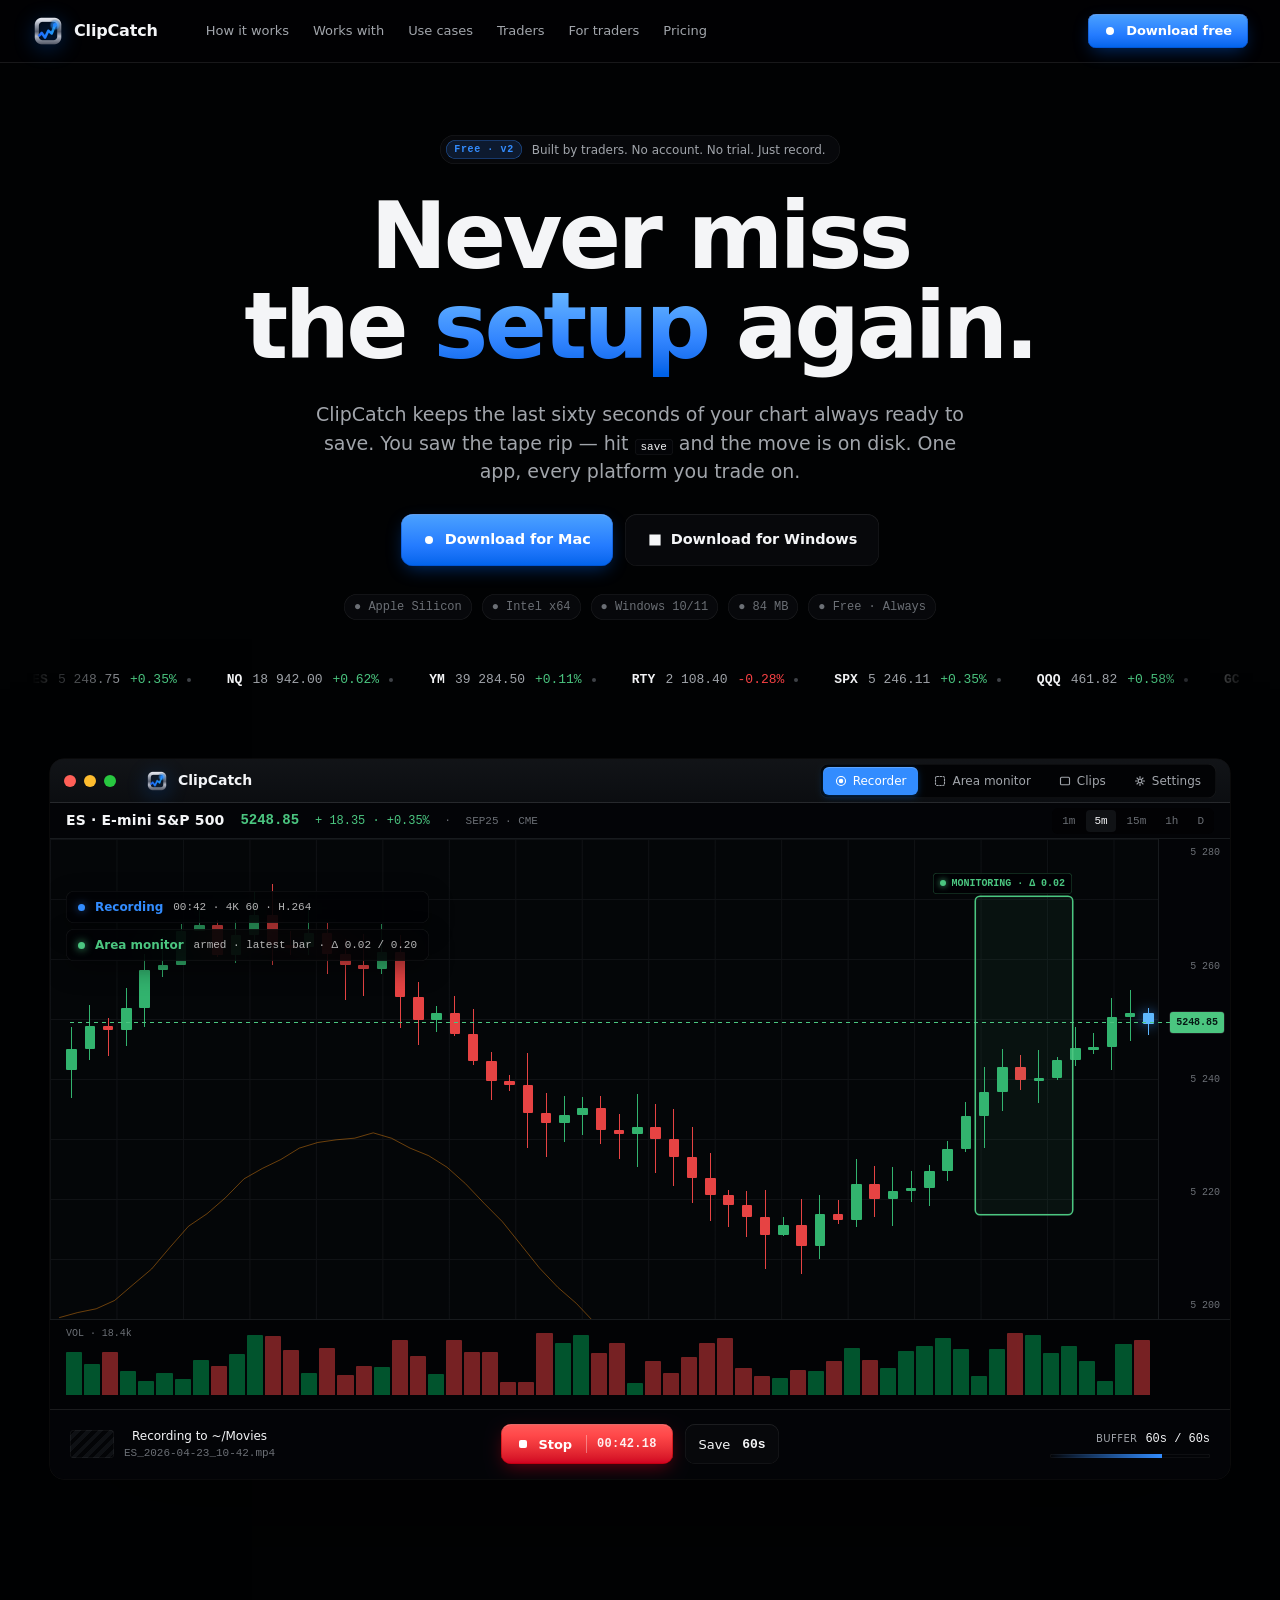
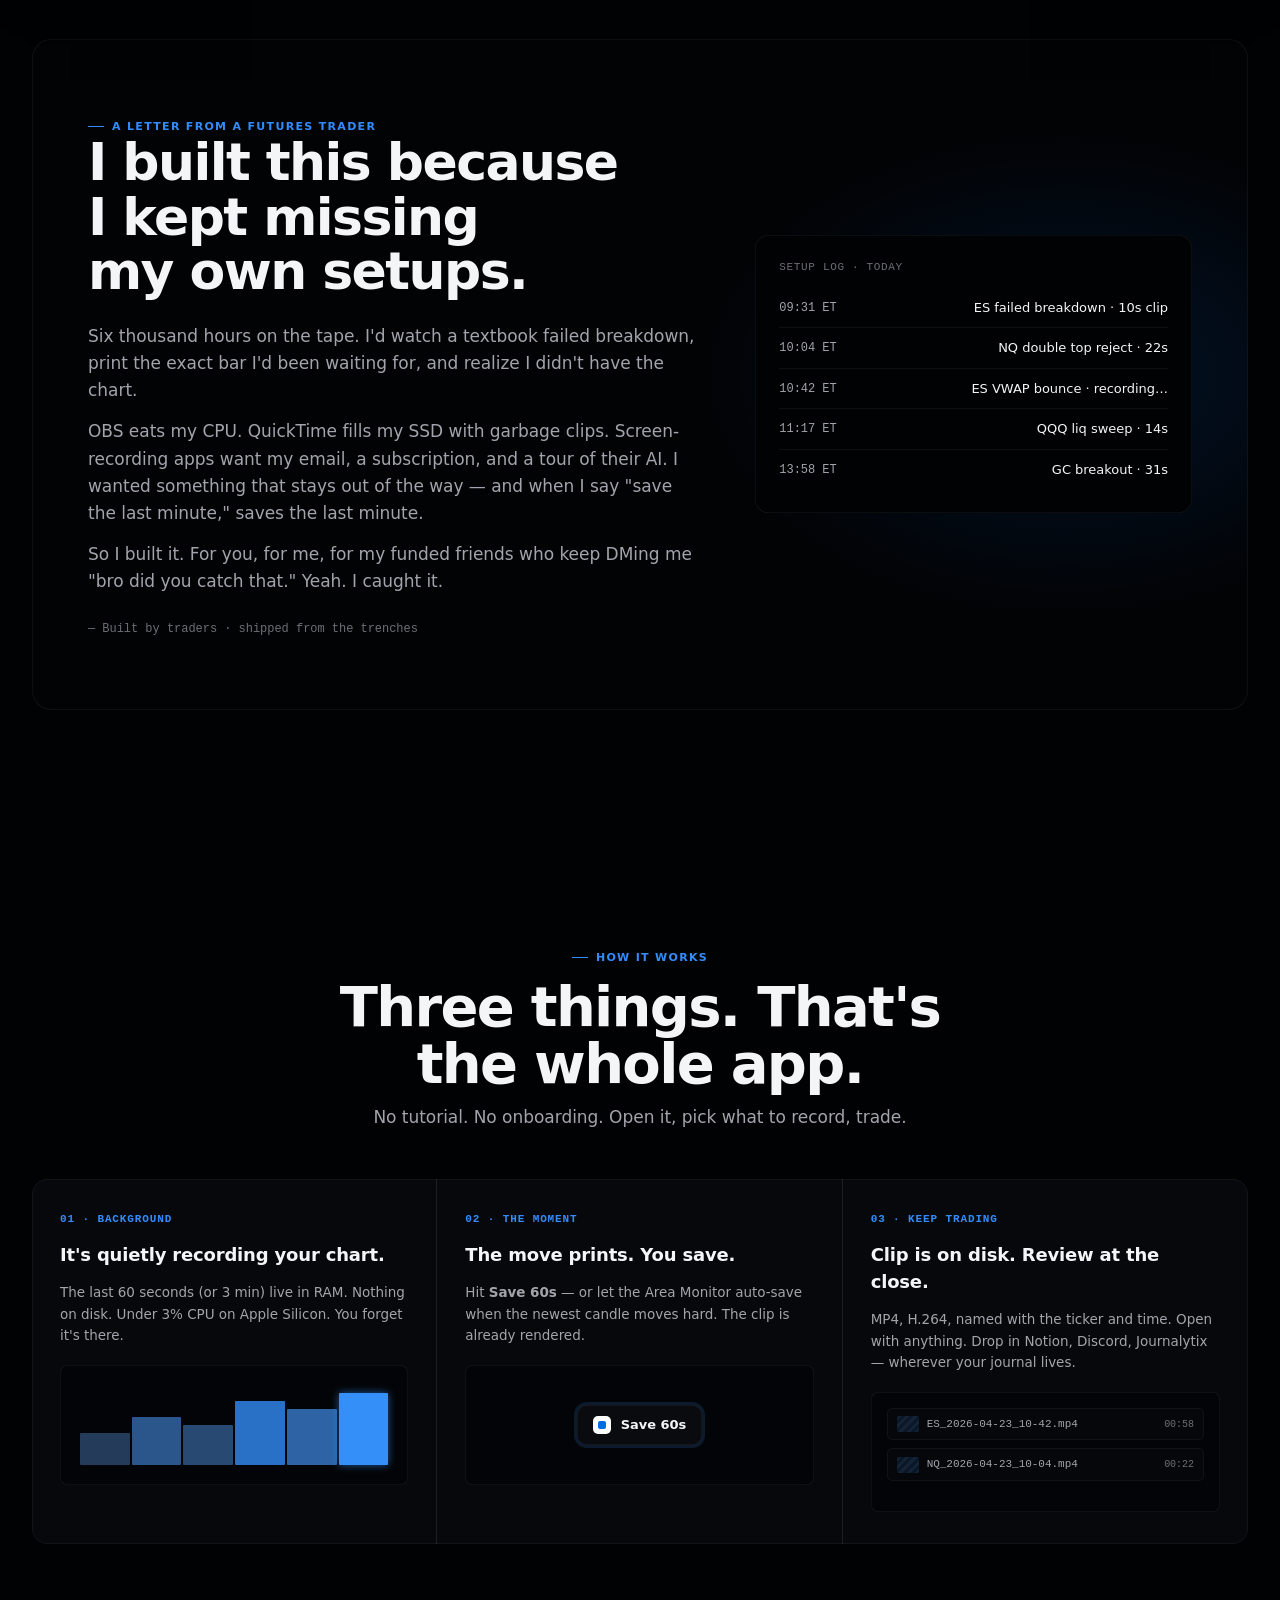
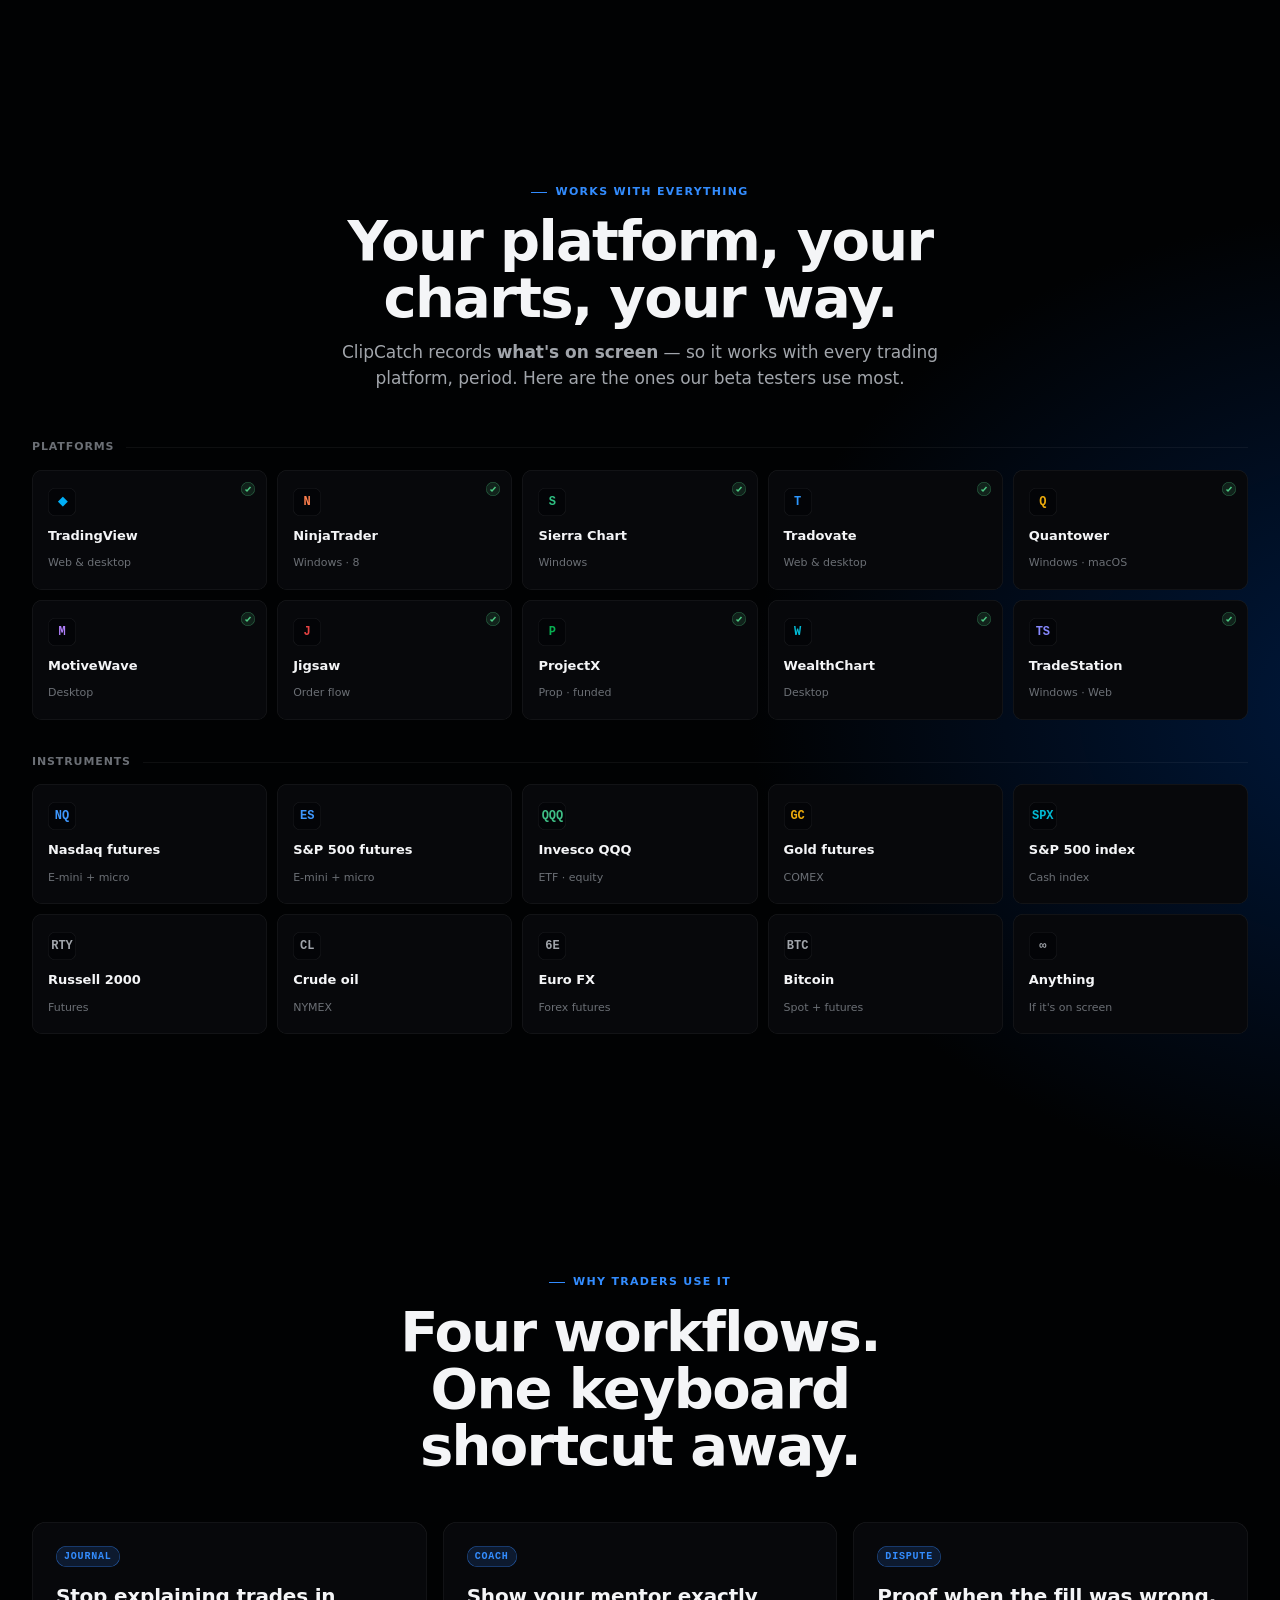
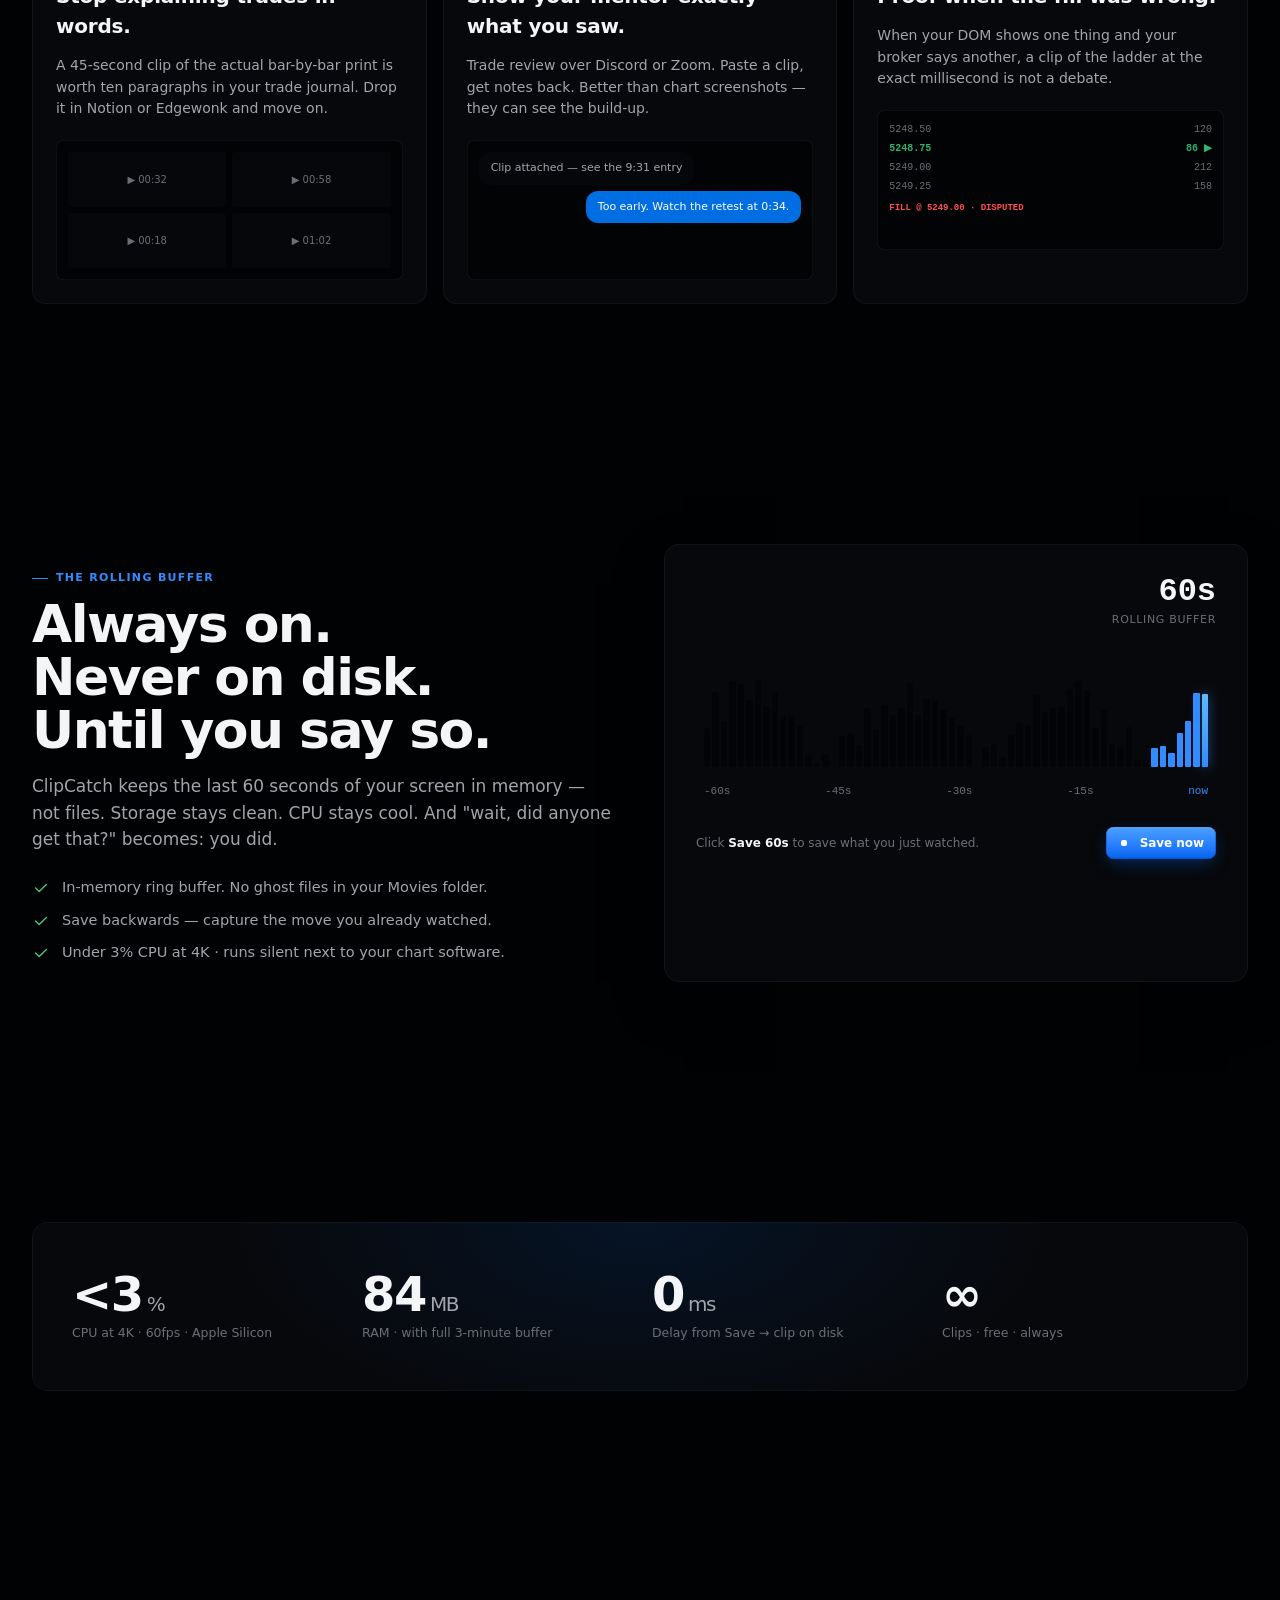
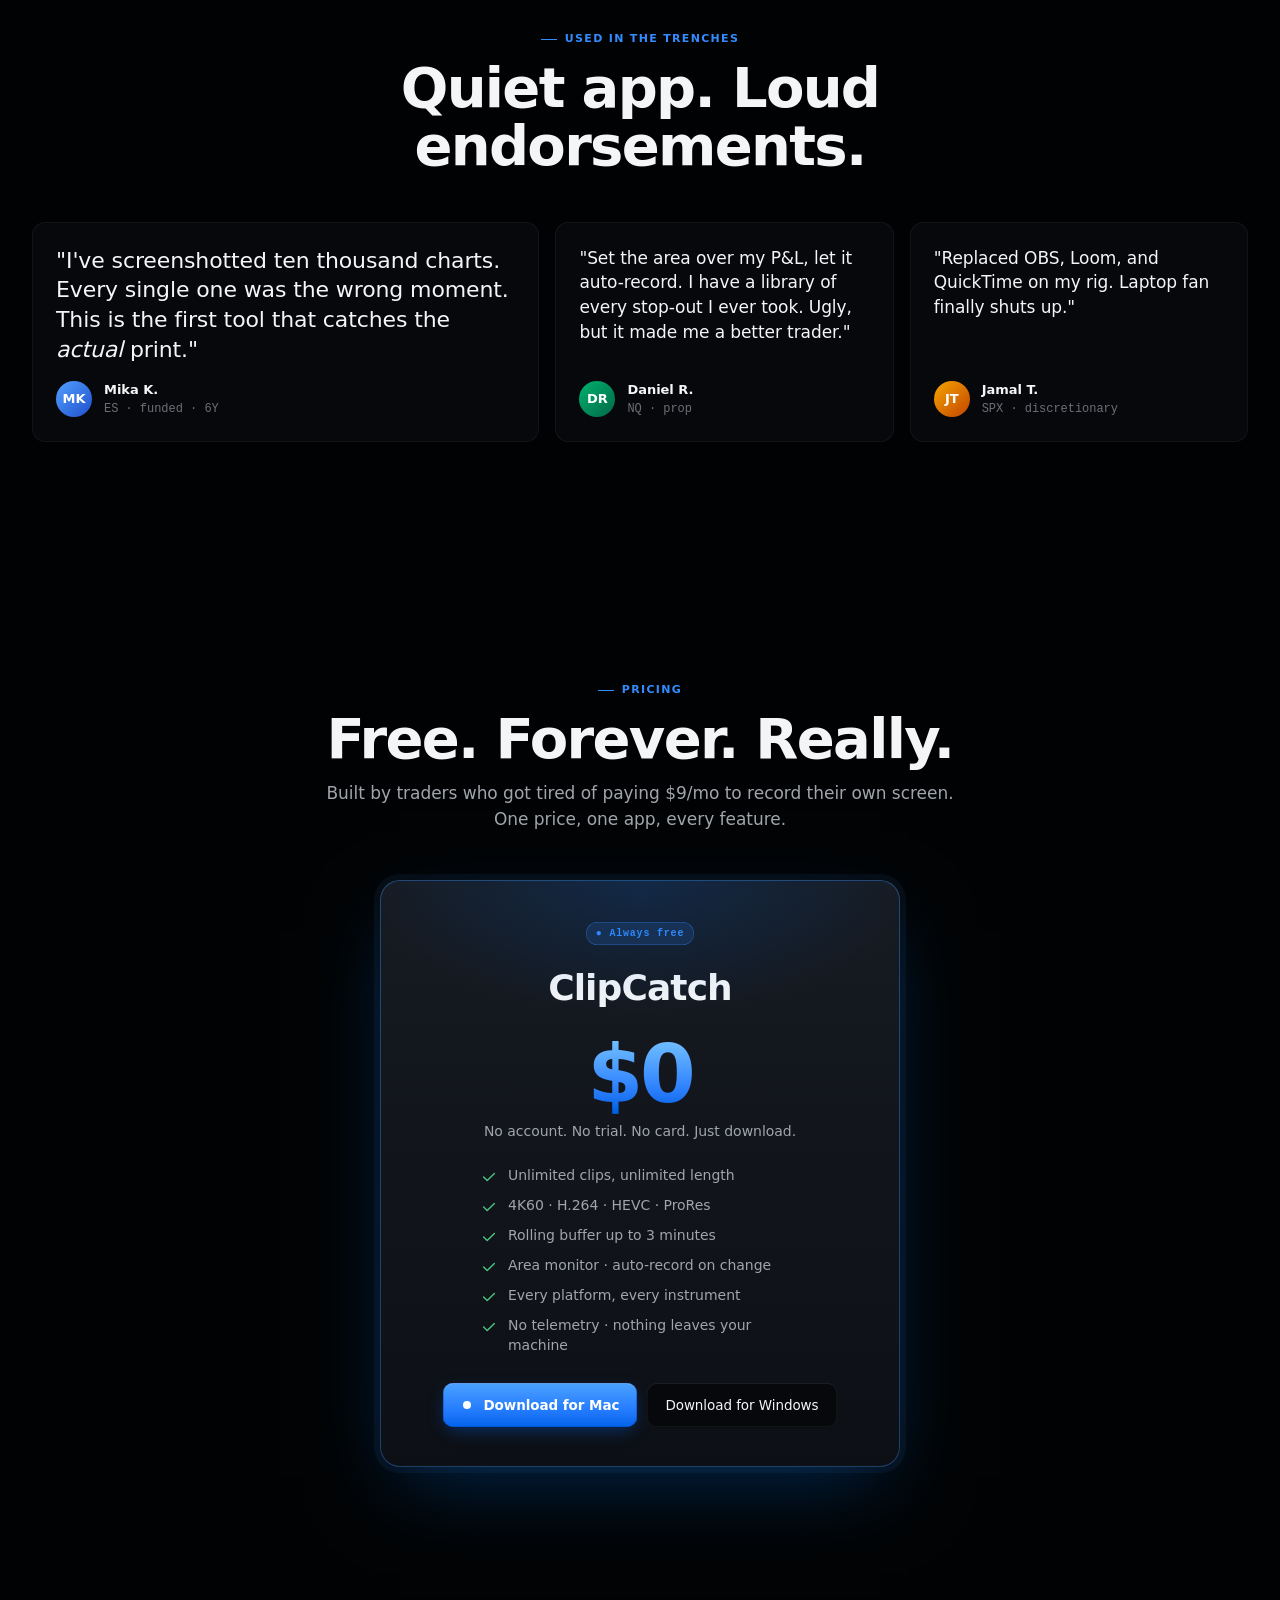
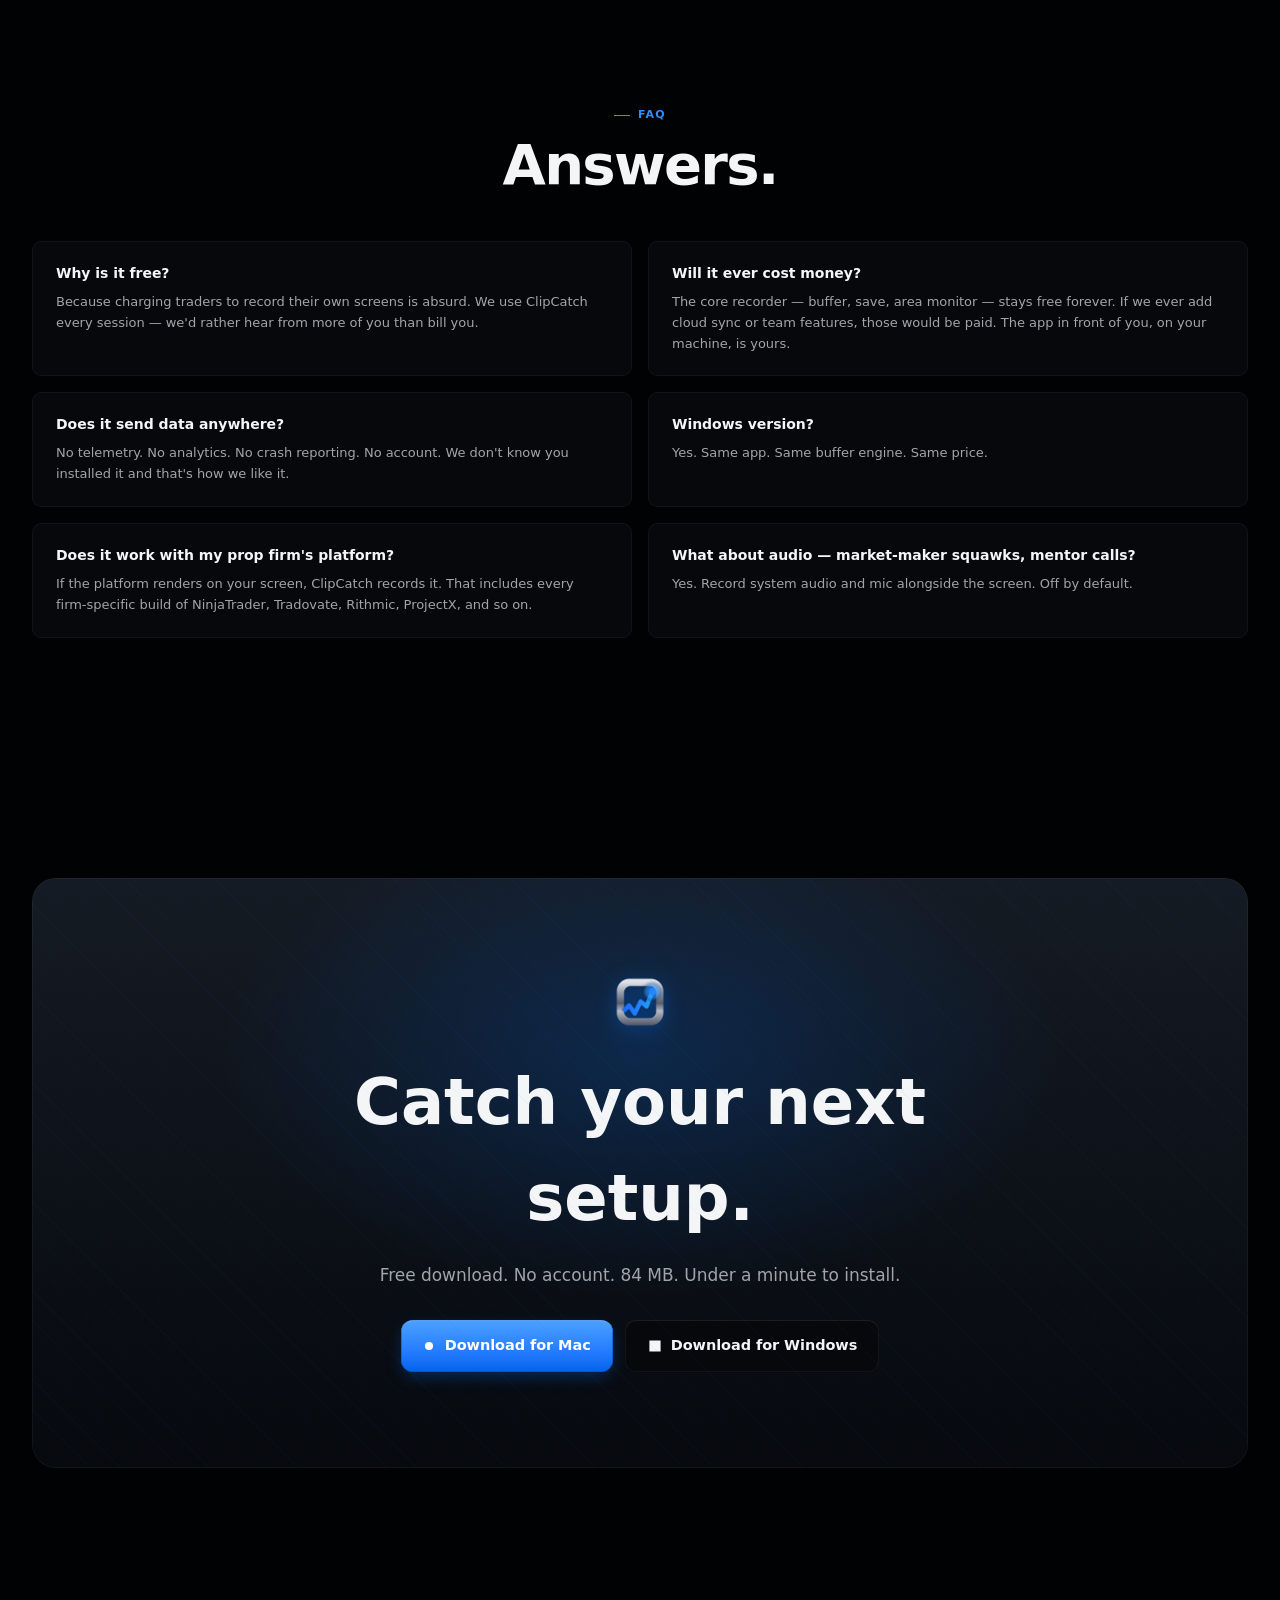
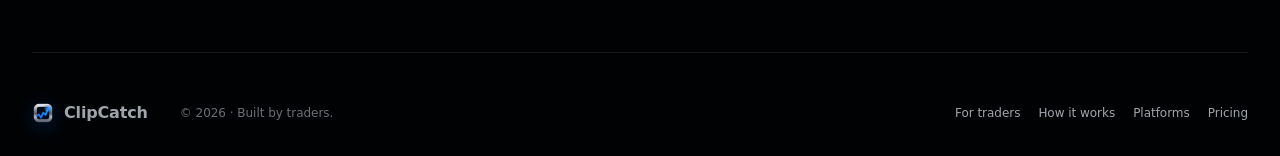
==== index.html @ 29c1c90d "ClipCatch marketing site — initial" ====
<!doctype html>
<html lang="en">
<head>
<meta charset="utf-8"/>
<title>ClipCatch</title>
<meta name="viewport" content="width=1440"/>
<link rel="icon" href="app/logo.png"/>
<meta http-equiv="refresh" content="0; url=ClipCatch%20Website.html"/>
<link rel="canonical" href="ClipCatch%20Website.html"/>
<script>location.replace("ClipCatch%20Website.html");</script>
<style>
  html,body{margin:0;background:oklch(0.085 0.008 260);color:oklch(0.72 0.01 260);
    font:15px/1.5 -apple-system,BlinkMacSystemFont,"SF Pro Text",system-ui,sans-serif;
    display:grid;place-items:center;min-height:100vh;}
  a{color:oklch(0.97 0 0);text-decoration:none;border-bottom:1px solid oklch(0.655 0.205 258);}
</style>
</head>
<body>
<p>Loading ClipCatch… <a href="ClipCatch%20Website.html">enter site</a></p>
</body>
</html>
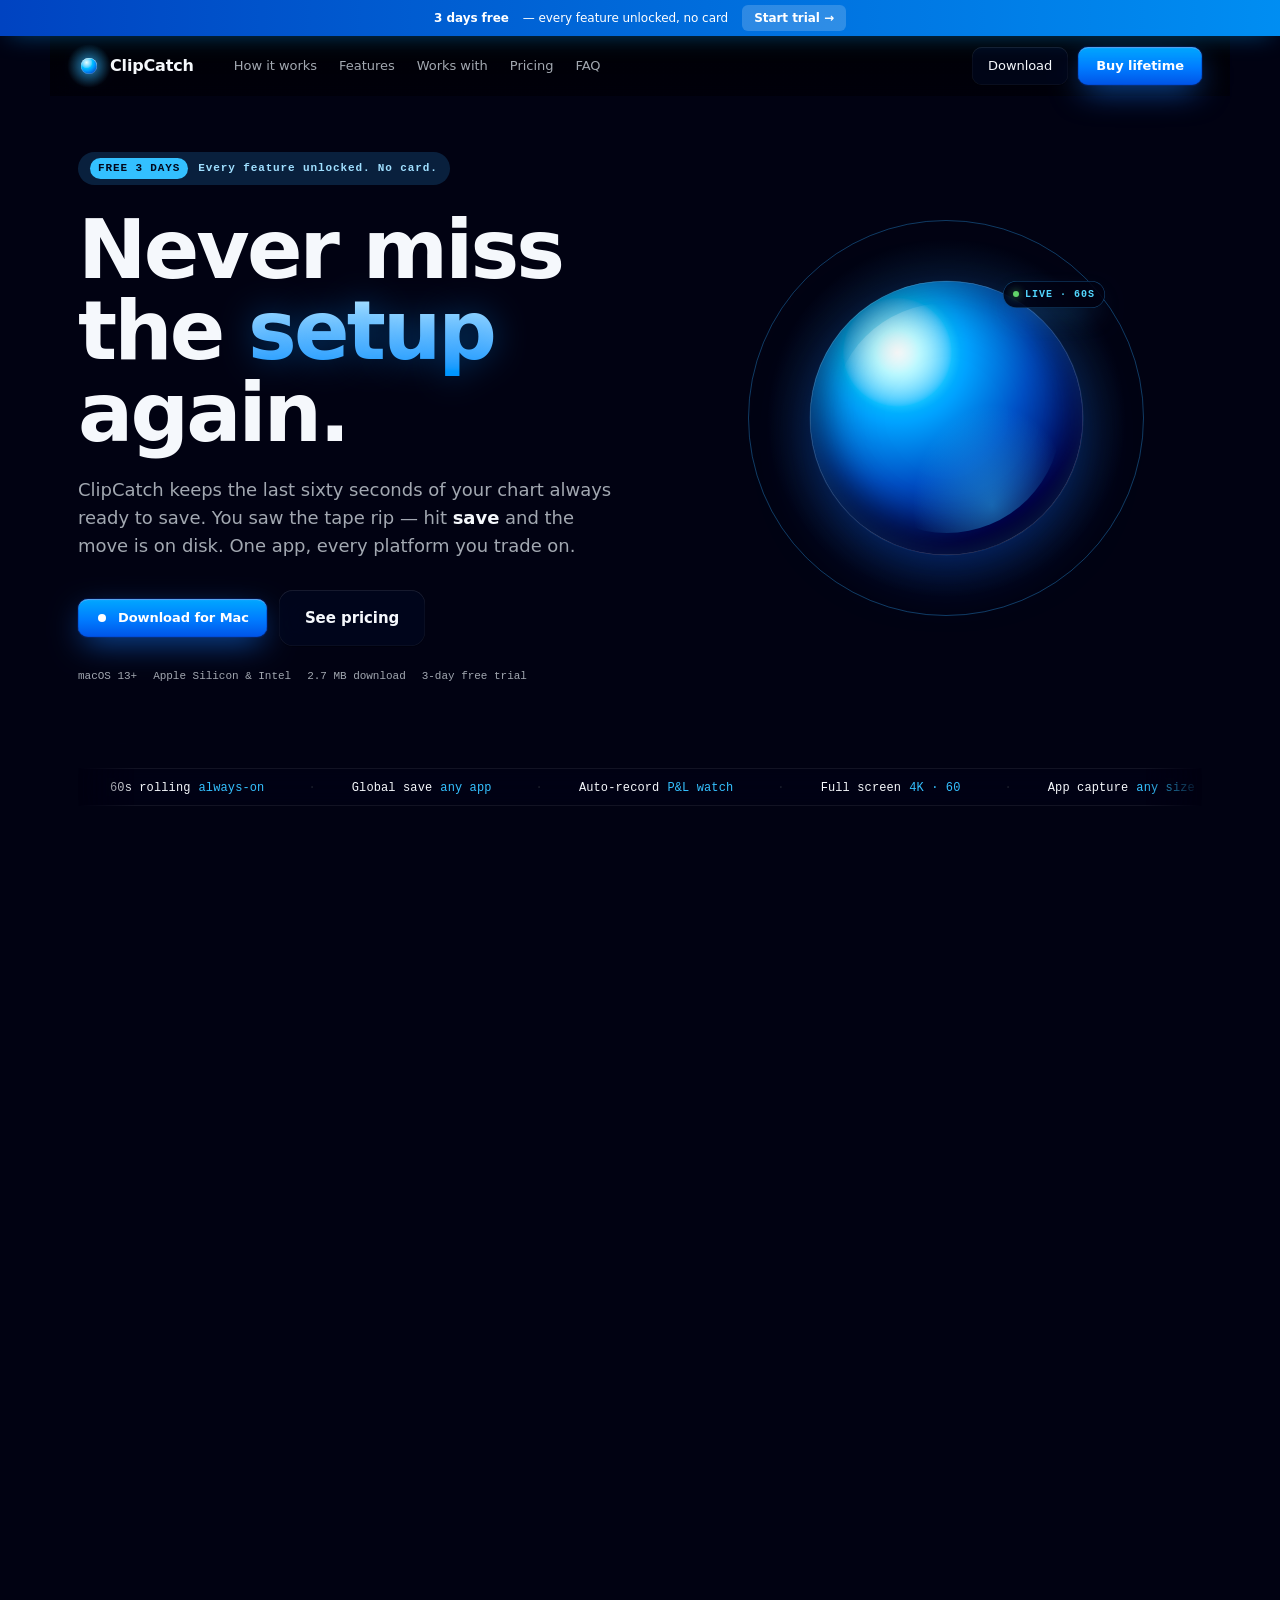
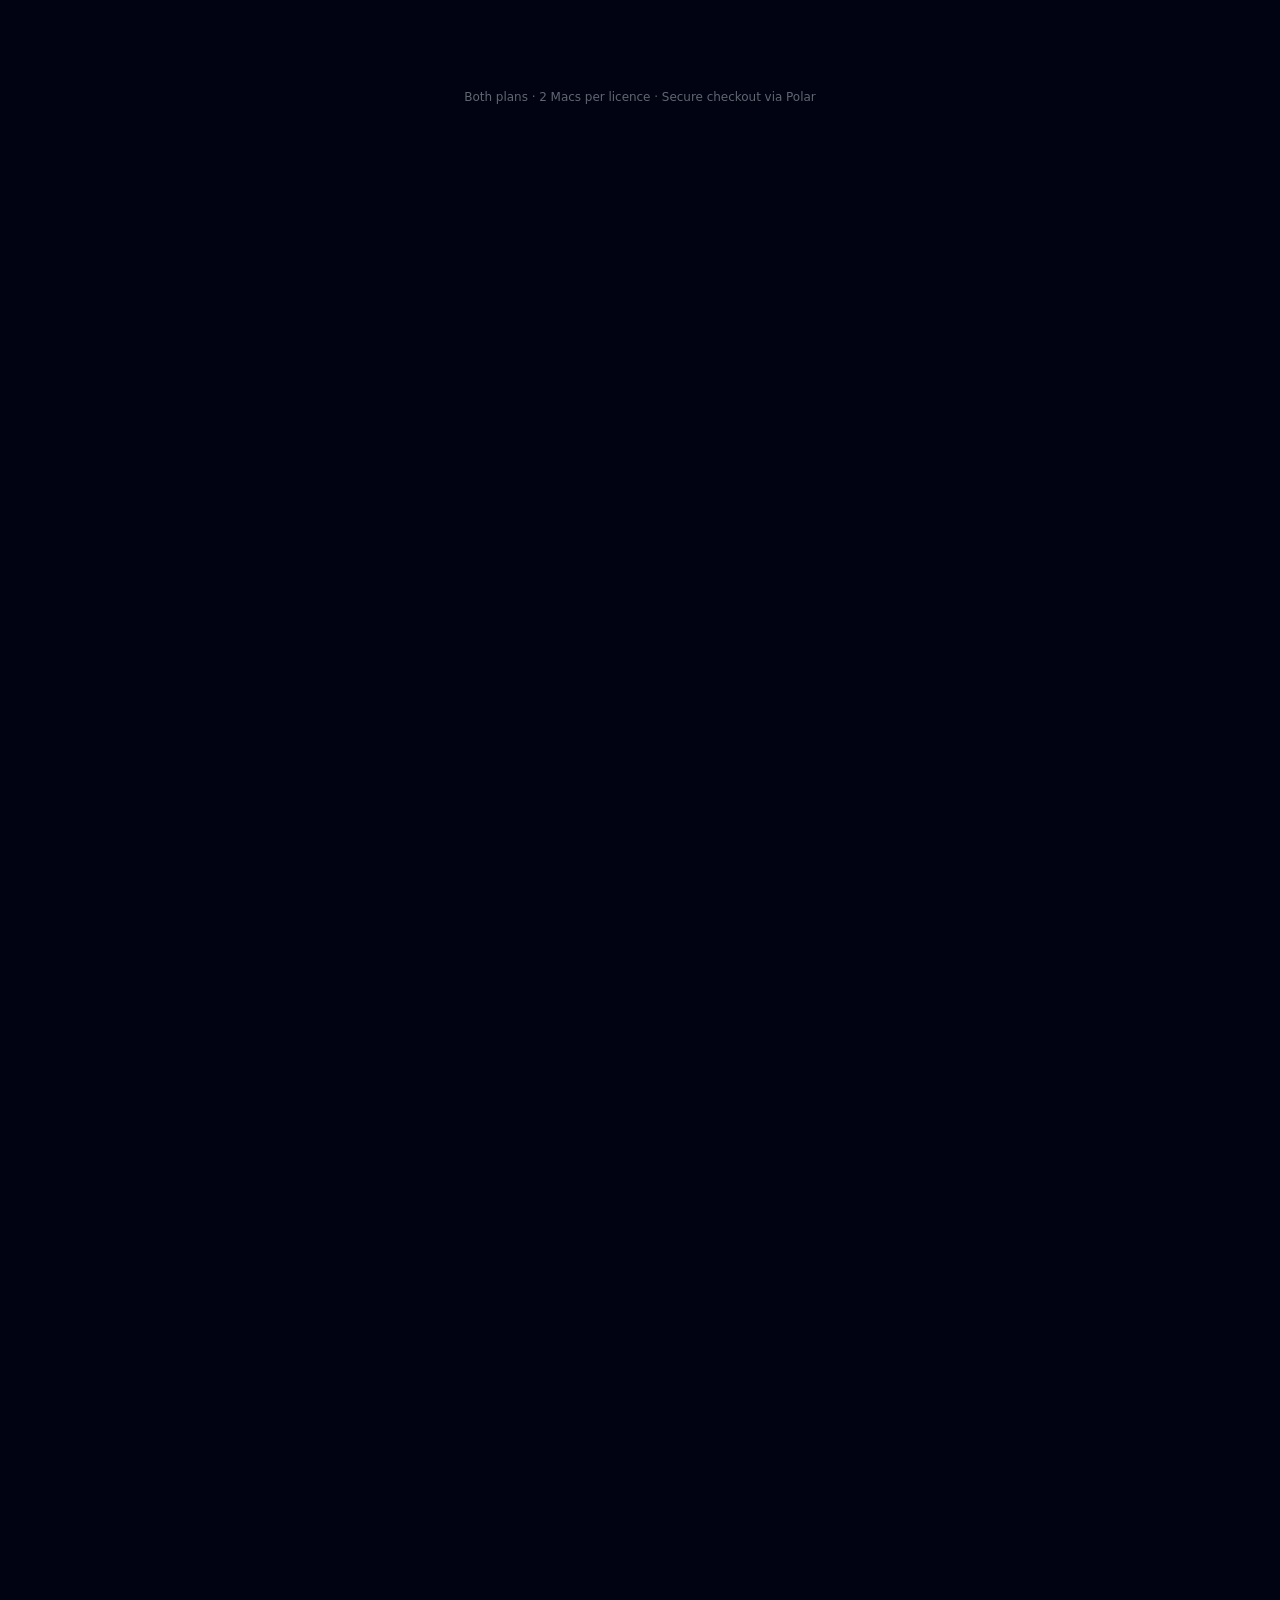
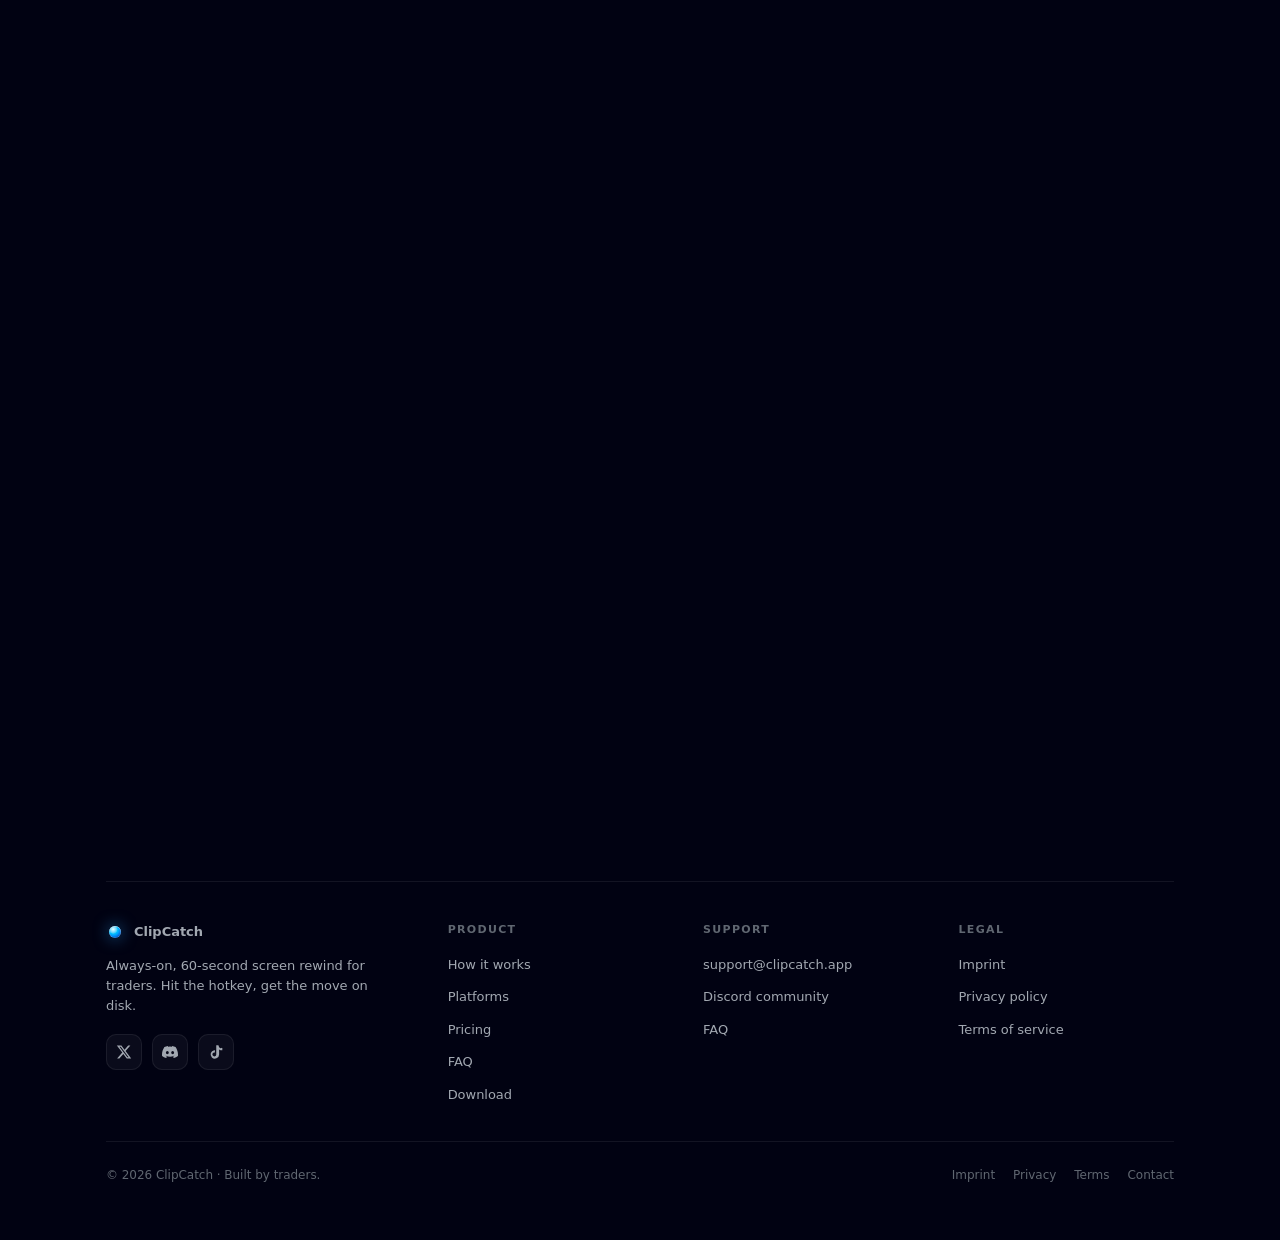
==== commit 9f845fce: "Ship signed + notarized v1.0 DMG" ====
--- a/index.html
+++ b/index.html
@@ -1,21 +1,2098 @@
-<!doctype html>
+<!DOCTYPE html>
 <html lang="en">
 <head>
-<meta charset="utf-8"/>
-<title>ClipCatch</title>
-<meta name="viewport" content="width=1440"/>
-<link rel="icon" href="app/logo.png"/>
-<meta http-equiv="refresh" content="0; url=ClipCatch%20Website.html"/>
-<link rel="canonical" href="ClipCatch%20Website.html"/>
-<script>location.replace("ClipCatch%20Website.html");</script>
+<meta charset="utf-8" />
+<meta name="viewport" content="width=device-width, initial-scale=1, viewport-fit=cover" />
+<!-- Match `--bg-deep` exactly so iOS Safari's chrome (status bar / URL bar)
+     blends seamlessly with the page edges. Without this, iOS overlays its
+     bars in a slightly different navy than what the page actually paints,
+     creating a visible horizontal seam on mobile. -->
+<meta name="theme-color" content="#080d18" />
+<meta name="apple-mobile-web-app-capable" content="yes" />
+<meta name="apple-mobile-web-app-status-bar-style" content="black-translucent" />
+<meta name="apple-mobile-web-app-title" content="ClipCatch" />
+<title>ClipCatch — Never miss the setup again.</title>
+<meta name="description" content="ClipCatch keeps the last sixty seconds of your screen always ready to save. Hit the hotkey, get the move on disk." />
+<link rel="stylesheet" href="app/tokens.css"/>
+<!-- Favicons. Safari is finicky about non-root paths and ignores ?v=
+     cachebusters once an icon's been resolved, so we serve the icons
+     from BOTH /app/ and the site root. The root copies are what Safari
+     actually picks up. -->
+<link rel="icon" type="image/x-icon" href="/favicon.ico?v=6"/>
+<link rel="icon" type="image/png" sizes="32x32" href="/favicon-32.png?v=6"/>
+<link rel="icon" type="image/png" sizes="256x256" href="/favicon.png?v=6"/>
+<link rel="shortcut icon" href="/favicon.ico?v=6"/>
+<link rel="apple-touch-icon" sizes="512x512" href="/apple-touch-icon.png?v=6"/>
+<link rel="apple-touch-icon-precomposed" sizes="512x512" href="/apple-touch-icon-precomposed.png?v=6"/>
+<!-- Preload the showcase screenshot so it starts streaming during the
+     boot loader, never showing a half-loaded grey rectangle. -->
+<link rel="preload" as="image" href="assets/screen-recorder.png" fetchpriority="high"/>
 <style>
-  html,body{margin:0;background:oklch(0.085 0.008 260);color:oklch(0.72 0.01 260);
-    font:15px/1.5 -apple-system,BlinkMacSystemFont,"SF Pro Text",system-ui,sans-serif;
-    display:grid;place-items:center;min-height:100vh;}
-  a{color:oklch(0.97 0 0);text-decoration:none;border-bottom:1px solid oklch(0.655 0.205 258);}
+/* ───────────────────────────────────────────────────────────────────
+   Page-specific layout — uses tokens from /app/tokens.css.
+   Almost all chrome (cards, glow, orb, buttons) is already styled
+   over there; this stylesheet handles flow and feature visuals only.
+   ─────────────────────────────────────────────────────────────────── */
+
+.site { max-width: 1180px; margin: 0 auto; padding: 0 28px; }
+section { padding: 96px 0; }
+section:first-of-type { padding-top: 56px; }
+section.tight { padding: 56px 0; }
+
+/* ── Trial banner (sticky above nav) ─────────────────────────────── */
+.trial-banner {
+  position: sticky; top: 0; z-index: 100;
+  display: flex; align-items: center; justify-content: center; gap: 14px;
+  height: 36px;
+  background: linear-gradient(90deg,
+    oklch(0.45 0.22 258 / 0.95), oklch(0.65 0.20 245 / 0.95));
+  color: #fff; font-size: 12px; font-weight: 500;
+  letter-spacing: -0.005em;
+  box-shadow: 0 6px 24px -10px oklch(0.65 0.18 245 / 0.6);
+}
+.trial-banner b { font-weight: 700; }
+.trial-banner a {
+  color: #fff; text-decoration: none; font-weight: 600;
+  background: oklch(1 0 0 / 0.18); padding: 4px 12px; border-radius: 6px;
+}
+.trial-banner a:hover { background: oklch(1 0 0 / 0.32); }
+
+/* ── Nav ────────────────────────────────────────────────────────── */
+nav.top {
+  position: sticky; top: 36px; z-index: 99;
+  display: flex; align-items: center; gap: 24px;
+  height: 60px;
+  padding: 0 28px;
+  max-width: 1180px; margin: 0 auto;
+  backdrop-filter: blur(14px) saturate(1.2);
+  -webkit-backdrop-filter: blur(14px) saturate(1.2);
+}
+nav.top::before {
+  content: ""; position: absolute; inset: 0;
+  background: linear-gradient(180deg, oklch(0.045 0.030 258 / 0.85), oklch(0.045 0.030 258 / 0.55));
+  z-index: -1;
+}
+nav.top .brand {
+  display: flex; align-items: center; gap: 10px; text-decoration: none;
+  font-size: 16px; font-weight: 600; color: var(--fg); letter-spacing: -0.01em;
+}
+nav.top .brand .brand-mark { width: 22px; height: 22px; }
+nav.top .links {
+  display: flex; gap: 22px; margin-left: 16px;
+  font-size: 13px; color: var(--fg-mute);
+}
+nav.top .links a { text-decoration: none; transition: color 0.15s ease; }
+nav.top .links a:hover { color: var(--fg); }
+nav.top .right { margin-left: auto; display: flex; gap: 10px; }
+
+/* ── Brand mark — the AppLogoMarkLite from the app: just the glowing
+   cyan glass dot with a soft halo, no squircle frame. Flows into
+   the page's ambient gradient instead of sitting on it like a
+   pasted app-icon thumbnail. */
+.brand-mark {
+  position: relative;
+  display: inline-grid; place-items: center;
+  width: 22px; height: 22px;
+  background: transparent;
+  flex-shrink: 0;
+}
+.brand-mark::before {
+  /* Outer halo bloom — sits behind the dot, fades into the bg. */
+  content: ""; position: absolute; inset: -50%;
+  border-radius: 50%;
+  background: radial-gradient(circle,
+    oklch(0.78 0.18 245 / 0.55) 0%,
+    oklch(0.78 0.18 245 / 0.20) 45%,
+    transparent 70%);
+  z-index: -1;
+  pointer-events: none;
+}
+.brand-mark::after {
+  /* The cyan glass dot. */
+  content: "";
+  width: 70%; height: 70%;
+  border-radius: 50%;
+  background:
+    radial-gradient(circle at 35% 28%,
+      oklch(0.98 0.03 220) 0%,
+      oklch(0.78 0.18 240) 38%,
+      oklch(0.45 0.22 250) 80%,
+      oklch(0.18 0.18 260) 100%);
+  box-shadow:
+    inset 0 0.5px 0 oklch(1 0 0 / 0.55),
+    inset 0 0 0 0.5px oklch(1 0 0 / 0.30),
+    0 0 16px oklch(0.78 0.18 245 / 0.55);
+}
+.brand-mark.sm { width: 18px; height: 18px; }
+.brand-mark.lg { width: 64px; height: 64px; }
+
+/* ── Hero ──────────────────────────────────────────────────────── */
+.hero {
+  position: relative;
+  display: grid;
+  grid-template-columns: minmax(0, 1.05fr) minmax(0, 0.95fr);
+  gap: 48px;
+  align-items: center;
+  padding: 80px 0 60px;
+}
+.hero .eyebrow {
+  display: inline-flex; align-items: center; gap: 10px;
+  padding: 6px 12px; margin-bottom: 24px;
+  background: var(--cyan-soft); color: oklch(0.88 0.10 245);
+  border-radius: 999px;
+  font-family: var(--mono); font-size: 11px; font-weight: 600; letter-spacing: 0.08em;
+  white-space: nowrap; max-width: 100%;
+}
+.hero .eyebrow .pill {
+  display: inline-flex; align-items: center; gap: 6px;
+  background: oklch(0.78 0.18 245); color: #03081C;
+  padding: 2px 8px; border-radius: 999px;
+  font-weight: 700;
+  white-space: nowrap;
+}
+.hero .eyebrow .tail { white-space: nowrap; }
+.hero h1 {
+  margin: 0 0 22px;
+  font-size: clamp(48px, 6.4vw, 84px);
+  font-weight: 600;
+  letter-spacing: -0.035em; line-height: 1.0;
+  color: var(--fg);
+}
+.hero h1 em {
+  font-style: normal;
+  background: linear-gradient(180deg, oklch(0.95 0.06 245), oklch(0.65 0.20 250));
+  -webkit-background-clip: text; background-clip: text;
+  -webkit-text-fill-color: transparent;
+  text-shadow: 0 0 32px oklch(0.65 0.20 250 / 0.35);
+}
+.hero-sub {
+  font-size: 18px; line-height: 1.55;
+  color: var(--fg-mute); max-width: 540px;
+  margin: 0 0 30px;
+}
+.hero-cta { display: flex; gap: 12px; align-items: center; flex-wrap: wrap; }
+.hero-meta {
+  margin-top: 22px;
+  display: flex; gap: 16px; flex-wrap: wrap;
+  font-family: var(--mono); font-size: 11px; color: var(--fg-faint);
+}
+.hero-meta b { color: var(--fg-mute); font-weight: 500; }
+.hero-orb {
+  display: grid; place-items: center;
+  position: relative;
+}
+
+/* On narrow screens, stack and hide the side orb. */
+@media (max-width: 900px) {
+  .hero { grid-template-columns: 1fr; gap: 32px; padding: 56px 0 40px; }
+  .hero-orb { order: -1; }
+  .hero-orb .orb { width: 220px !important; height: 220px !important; }
+}
+
+/* ── Stat strip ─────────────────────────────────────────────────── */
+.statbar {
+  display: grid;
+  grid-template-columns: repeat(4, minmax(0, 1fr));
+  gap: 0;
+  padding: 28px 0;
+  border-top: 0.5px solid var(--line);
+  border-bottom: 0.5px solid var(--line);
+}
+.statbar .stat {
+  display: flex; flex-direction: column; align-items: center; gap: 6px;
+  border-right: 0.5px solid var(--line);
+}
+.statbar .stat:last-child { border-right: 0; }
+.statbar .stat .n {
+  font-size: 38px; font-weight: 600; letter-spacing: -0.025em;
+  color: var(--fg);
+  font-variant-numeric: tabular-nums;
+  text-shadow: 0 0 24px oklch(0.78 0.18 245 / 0.30);
+}
+.statbar .stat .n small {
+  font-size: 18px; font-weight: 500; opacity: 0.5; margin-left: 2px;
+  vertical-align: 2px;
+}
+.statbar .stat .l {
+  font-size: 11.5px; color: var(--fg-faint);
+  letter-spacing: 0.04em; text-transform: uppercase;
+  font-family: var(--mono);
+}
+@media (max-width: 720px) {
+  .statbar { grid-template-columns: repeat(2, 1fr); }
+  .statbar .stat:nth-child(2) { border-right: 0; }
+}
+
+/* ── Showcase / app screenshot ──────────────────────────────────── */
+.showcase-frame {
+  position: relative;
+  max-width: 1080px;
+  margin: 0 auto;
+  transition: transform 0.5s cubic-bezier(0.22, 1, 0.36, 1);
+  will-change: transform;
+}
+.showcase-frame:hover {
+  transform: perspective(1800px) rotateX(1.2deg) translateY(-4px) scale(1.005);
+}
+.showcase-frame img {
+  display: block;
+  width: 100%;
+  height: auto;
+  /* Reserve the right aspect ratio so the layout doesn't show an
+     empty rectangle while the screenshot is still decoding. The
+     screenshot is 2584×1744 ≈ 1.482:1. */
+  aspect-ratio: 2584 / 1744;
+  background: transparent;
+  /* Cyan-blue ambient glow only — no dark drop-shadow, no border. */
+  filter:
+    drop-shadow(0 0 60px oklch(0.62 0.22 258 / 0.45))
+    drop-shadow(0 0 120px oklch(0.55 0.22 245 / 0.30));
+  transition: filter 0.5s ease, opacity 0.5s ease;
+}
+/* While the image is still decoding, fade it in instead of popping in
+   as a hard rectangle. */
+.showcase-frame img:not(.is-loaded) {
+  opacity: 0;
+}
+.showcase-frame img.is-loaded {
+  opacity: 1;
+}
+.showcase-frame:hover img.is-loaded {
+  filter:
+    drop-shadow(0 0 80px oklch(0.62 0.22 258 / 0.60))
+    drop-shadow(0 0 160px oklch(0.55 0.22 245 / 0.40));
+}
+.showcase-glow {
+  position: absolute;
+  inset: -30% 5% auto 5%;
+  height: 70%;
+  background: radial-gradient(ellipse at 50% 50%, oklch(0.62 0.22 258 / 0.35), transparent 70%);
+  filter: blur(50px);
+  pointer-events: none;
+  z-index: -1;
+}
+
+/* ── Section heads ──────────────────────────────────────────────── */
+.sec-head { text-align: center; max-width: 720px; margin: 0 auto 56px; }
+.sec-head .eyebrow {
+  display: inline-block; margin-bottom: 16px;
+  font-family: var(--mono); font-size: 11px; font-weight: 600;
+  letter-spacing: 0.12em; text-transform: uppercase;
+  color: oklch(0.78 0.18 245);
+}
+.sec-head h2 {
+  margin: 0 0 16px;
+  font-size: clamp(32px, 4vw, 52px);
+  font-weight: 600; letter-spacing: -0.03em;
+  color: var(--fg); line-height: 1.05;
+}
+.sec-head p {
+  font-size: 17px; color: var(--fg-mute); margin: 0; line-height: 1.55;
+}
+
+/* ── 3-column "Three things" cards ──────────────────────────────── */
+.pillars {
+  display: grid; grid-template-columns: repeat(3, minmax(0, 1fr));
+  gap: 18px;
+}
+.pillar {
+  padding: 28px 26px;
+  background: var(--bg-card);
+  backdrop-filter: blur(14px) saturate(1.15);
+  -webkit-backdrop-filter: blur(14px) saturate(1.15);
+  border-radius: 16px;
+  box-shadow:
+    inset 0 0 0 0.5px var(--line),
+    inset 0 1px 0 oklch(1 0 0 / 0.06),
+    0 24px 48px -24px rgba(0,0,0,0.5);
+  display: flex; flex-direction: column; gap: 14px;
+  transition: transform 0.25s ease, box-shadow 0.25s ease;
+}
+.pillar:hover {
+  transform: translateY(-2px);
+  box-shadow:
+    inset 0 0 0 0.5px var(--line-glow),
+    inset 0 1px 0 oklch(1 0 0 / 0.08),
+    0 32px 60px -24px var(--cyan-glow);
+}
+.pillar .num {
+  font-family: var(--mono); font-size: 11px; font-weight: 600;
+  letter-spacing: 0.12em; color: oklch(0.78 0.18 245);
+}
+.pillar h5 {
+  margin: 0; font-size: 19px; font-weight: 600;
+  letter-spacing: -0.018em; color: var(--fg); line-height: 1.25;
+}
+.pillar p { margin: 0; font-size: 14px; color: var(--fg-mute); line-height: 1.55; }
+.pillar .visual {
+  height: 130px; margin-top: auto;
+  border-radius: 10px;
+  background: oklch(0.06 0.025 258);
+  box-shadow: inset 0 0 0 0.5px var(--line);
+  position: relative; overflow: hidden;
+}
+@media (max-width: 760px) { .pillars { grid-template-columns: 1fr; } }
+
+/* ── Alternating feature blocks ─────────────────────────────────── */
+.feature {
+  display: grid; grid-template-columns: minmax(0, 1fr) minmax(0, 1fr);
+  gap: 64px; align-items: center;
+}
+.feature.flip > .copy { order: 2; }
+.feature .eyebrow {
+  display: inline-block; margin-bottom: 14px;
+  font-family: var(--mono); font-size: 11px; font-weight: 600;
+  letter-spacing: 0.12em; text-transform: uppercase;
+  color: oklch(0.78 0.18 245);
+}
+.feature h3 {
+  margin: 0 0 18px;
+  font-size: clamp(32px, 3.5vw, 44px);
+  font-weight: 600; letter-spacing: -0.025em;
+  color: var(--fg); line-height: 1.05;
+}
+.feature h3 em {
+  font-style: normal;
+  background: linear-gradient(180deg, oklch(0.92 0.10 240), oklch(0.55 0.22 255));
+  -webkit-background-clip: text; background-clip: text;
+  -webkit-text-fill-color: transparent;
+}
+.feature p { font-size: 16.5px; color: var(--fg-mute); line-height: 1.6; margin: 0 0 24px; }
+.feature ul { list-style: none; padding: 0; margin: 0; display: flex; flex-direction: column; gap: 10px; }
+.feature ul li {
+  display: grid; grid-template-columns: 18px 1fr; gap: 12px;
+  font-size: 14.5px; color: var(--fg-mute); line-height: 1.55;
+}
+.feature ul li svg { margin-top: 3px; color: var(--cyan); }
+
+/* Feature visual — generic frame */
+.feat-visual {
+  position: relative;
+  aspect-ratio: 1.05 / 1;
+  border-radius: 22px;
+  background: var(--bg-card);
+  backdrop-filter: blur(14px) saturate(1.15);
+  -webkit-backdrop-filter: blur(14px) saturate(1.15);
+  box-shadow:
+    inset 0 0 0 0.5px var(--line),
+    inset 0 1px 0 oklch(1 0 0 / 0.06),
+    0 40px 80px -40px var(--rec-glow);
+  overflow: hidden;
+}
+.feat-visual::before {
+  content: ""; position: absolute; inset: 0;
+  background:
+    radial-gradient(circle at 20% 18%, oklch(0.78 0.18 245 / 0.18), transparent 50%),
+    radial-gradient(circle at 80% 86%, oklch(0.55 0.22 258 / 0.20), transparent 50%);
+  pointer-events: none;
+}
+
+@media (max-width: 880px) {
+  .feature { grid-template-columns: 1fr; gap: 32px; }
+  .feature.flip > .copy { order: 1; }
+}
+
+/* Buffer-feature timeline */
+.buf-bars {
+  position: absolute; inset: 16% 18% 28% 18%;
+  display: grid; grid-template-columns: repeat(20, 1fr); gap: 4px; align-items: end;
+}
+.buf-bars span {
+  background: linear-gradient(180deg, oklch(0.35 0.12 258), oklch(0.15 0.06 258));
+  border-radius: 2px;
+  box-shadow: inset 0 0 0 0.5px oklch(0.50 0.18 258 / 0.35);
+}
+.buf-bars span.live {
+  background: linear-gradient(180deg, oklch(0.85 0.18 245), oklch(0.55 0.22 258));
+  box-shadow: 0 0 12px oklch(0.78 0.18 245 / 0.7);
+}
+.buf-tag {
+  position: absolute; top: 22px; left: 22px;
+  padding: 6px 10px; border-radius: 8px;
+  background: oklch(0.06 0.025 258 / 0.7);
+  backdrop-filter: blur(8px);
+  color: var(--fg);
+  font-family: var(--mono); font-size: 10px; letter-spacing: 0.08em;
+  box-shadow: inset 0 0 0 0.5px var(--line);
+}
+.buf-tag .dot {
+  display: inline-block; width: 6px; height: 6px; border-radius: 50%;
+  background: var(--cyan);
+  box-shadow: 0 0 8px var(--cyan-glow);
+  vertical-align: middle; margin-right: 6px;
+}
+.buf-axis {
+  position: absolute; left: 18%; right: 18%; bottom: 16%;
+  display: flex; justify-content: space-between;
+  font-family: var(--mono); font-size: 9.5px; color: var(--fg-faint);
+  letter-spacing: 0.06em;
+}
+
+/* Area-monitor visual — pulsing ring */
+.scan-frame {
+  position: absolute; left: 50%; top: 50%;
+  transform: translate(-50%, -50%);
+  width: 58%; aspect-ratio: 1.6/1;
+  border-radius: 12px;
+  border: 1.5px dashed oklch(0.78 0.18 245 / 0.65);
+  box-shadow:
+    0 0 0 1px oklch(0.78 0.18 245 / 0.18),
+    0 0 32px oklch(0.78 0.18 245 / 0.35),
+    inset 0 0 32px oklch(0.78 0.18 245 / 0.08);
+  animation: scan-pulse 2.6s ease-in-out infinite;
+}
+.scan-corner {
+  position: absolute; width: 14px; height: 14px;
+  border: 2px solid oklch(0.85 0.18 245);
+  border-radius: 2px;
+  box-shadow: 0 0 8px var(--cyan-glow);
+}
+.scan-corner.tl { top: -7px; left: -7px; border-right: 0; border-bottom: 0; }
+.scan-corner.tr { top: -7px; right: -7px; border-left: 0; border-bottom: 0; }
+.scan-corner.bl { bottom: -7px; left: -7px; border-right: 0; border-top: 0; }
+.scan-corner.br { bottom: -7px; right: -7px; border-left: 0; border-top: 0; }
+
+.scan-line {
+  position: absolute; left: 0; right: 0; height: 2px;
+  background: linear-gradient(90deg, transparent, oklch(0.85 0.18 245 / 0.85), transparent);
+  box-shadow: 0 0 12px oklch(0.78 0.18 245 / 0.7);
+  animation: scan-sweep 3.2s ease-in-out infinite;
+  pointer-events: none;
+}
+
+@keyframes scan-pulse {
+  0%, 100% { box-shadow: 0 0 0 1px oklch(0.78 0.18 245 / 0.18), 0 0 24px oklch(0.78 0.18 245 / 0.30), inset 0 0 24px oklch(0.78 0.18 245 / 0.06); }
+  50%      { box-shadow: 0 0 0 1px oklch(0.78 0.18 245 / 0.30), 0 0 48px oklch(0.78 0.18 245 / 0.50), inset 0 0 36px oklch(0.78 0.18 245 / 0.12); }
+}
+@keyframes scan-sweep {
+  0%   { top: 18%; opacity: 0; }
+  10%  { opacity: 1; }
+  90%  { opacity: 1; }
+  100% { top: 82%; opacity: 0; }
+}
+
+/* Region-picker visual — selection rectangle being drawn.
+   Empty canvas, just a hairline frame; lets the parent glass show
+   through and keeps the focus on the picker rectangle itself. */
+.region-canvas {
+  position: absolute; inset: 8%;
+  border-radius: 12px;
+  background: transparent;
+  box-shadow: inset 0 0 0 0.5px var(--line-soft);
+  overflow: hidden;
+}
+.region-rect {
+  position: absolute; left: 22%; top: 28%; width: 46%; height: 36%;
+  border-radius: 6px;
+  background: oklch(0.78 0.18 245 / 0.12);
+  border: 1px solid oklch(0.85 0.18 245 / 0.7);
+  box-shadow:
+    0 0 24px oklch(0.78 0.18 245 / 0.45),
+    inset 0 0 24px oklch(0.78 0.18 245 / 0.08);
+}
+.region-rect::before {
+  content: "640 × 420"; position: absolute; bottom: -22px; right: 0;
+  font-family: var(--mono); font-size: 10px; color: var(--cyan);
+  letter-spacing: 0.04em;
+}
+.region-cursor {
+  position: absolute; right: 28%; top: 60%;
+  width: 14px; height: 14px;
+  background: linear-gradient(135deg, oklch(0.95 0.05 245), oklch(0.65 0.22 250));
+  border-radius: 2px; transform: rotate(-25deg);
+  box-shadow: 0 0 12px oklch(0.78 0.18 245 / 0.7);
+}
+
+/* ── Use cases (4-col card grid) ────────────────────────────────── */
+.usecases {
+  display: grid; grid-template-columns: repeat(3, minmax(0, 1fr));
+  gap: 16px;
+}
+.uc {
+  padding: 22px;
+  background: var(--bg-card);
+  backdrop-filter: blur(12px) saturate(1.15);
+  border-radius: 16px;
+  box-shadow:
+    inset 0 0 0 0.5px var(--line),
+    0 24px 48px -24px rgba(0,0,0,0.4);
+  display: flex; flex-direction: column; gap: 10px;
+  transition: transform 0.25s ease, box-shadow 0.25s ease;
+}
+.uc:hover {
+  transform: translateY(-2px);
+  box-shadow:
+    inset 0 0 0 0.5px var(--line-glow),
+    0 32px 60px -24px var(--cyan-glow);
+}
+.uc .tag {
+  align-self: flex-start;
+  padding: 3px 10px; border-radius: 999px;
+  background: var(--cyan-soft);
+  color: oklch(0.85 0.10 245);
+  font-family: var(--mono); font-size: 10px; font-weight: 600;
+  letter-spacing: 0.08em;
+}
+.uc h4 { margin: 0; font-size: 17px; font-weight: 600; letter-spacing: -0.02em; color: var(--fg); }
+.uc p  { margin: 0; font-size: 13.5px; color: var(--fg-mute); line-height: 1.55; }
+@media (max-width: 880px) { .usecases { grid-template-columns: 1fr; } }
+
+/* ── Compatibility logo grid ────────────────────────────────────── */
+.compat {
+  display: grid; grid-template-columns: repeat(6, minmax(0, 1fr));
+  gap: 12px; max-width: 980px; margin: 0 auto;
+}
+.compat-item {
+  padding: 22px 12px;
+  background: var(--bg-card);
+  border-radius: 14px;
+  box-shadow: inset 0 0 0 0.5px var(--line);
+  text-align: center;
+  display: flex; flex-direction: column; align-items: center; gap: 10px;
+  transition: box-shadow 0.2s ease, transform 0.2s ease;
+}
+.compat-item:hover {
+  transform: translateY(-2px);
+  box-shadow:
+    inset 0 0 0 0.5px var(--line-glow),
+    0 16px 36px -16px var(--cyan-glow);
+}
+.compat-item .glyph {
+  width: 36px; height: 36px;
+  display: grid; place-items: center;
+  border-radius: 9px;
+  background: oklch(0.10 0.04 258);
+  box-shadow: inset 0 0 0 0.5px var(--line);
+  color: oklch(0.78 0.18 245);
+}
+.compat-item .nm { font-size: 13px; font-weight: 600; color: var(--fg); }
+.compat-item .sub { font-size: 10.5px; color: var(--fg-faint); font-family: var(--mono); }
+@media (max-width: 760px) { .compat { grid-template-columns: repeat(3, 1fr); } }
+@media (max-width: 480px) { .compat { grid-template-columns: repeat(2, 1fr); } }
+
+/* ── Quotes ─────────────────────────────────────────────────────── */
+.quotes { display: grid; grid-template-columns: 1.4fr 1fr 1fr; gap: 16px; }
+.q {
+  padding: 26px;
+  background: var(--bg-card);
+  backdrop-filter: blur(12px) saturate(1.15);
+  border-radius: 16px;
+  box-shadow: inset 0 0 0 0.5px var(--line);
+  display: flex; flex-direction: column; gap: 18px;
+}
+.q.big blockquote { font-size: 21px; line-height: 1.4; }
+.q blockquote {
+  margin: 0; font-size: 15px; line-height: 1.55;
+  color: var(--fg); letter-spacing: -0.012em;
+}
+.q blockquote em { color: oklch(0.85 0.18 245); font-style: normal; }
+.q .who { display: flex; align-items: center; gap: 12px; margin-top: auto; }
+.q .av {
+  width: 36px; height: 36px; border-radius: 50%;
+  background: linear-gradient(135deg, oklch(0.62 0.22 258), oklch(0.40 0.22 258));
+  display: grid; place-items: center;
+  font-weight: 700; font-size: 12px; color: #fff;
+  box-shadow: inset 0 0 0 0.5px oklch(1 0 0 / 0.18);
+}
+.q .nm { font-size: 13px; font-weight: 600; color: var(--fg); }
+.q .meta { font-size: 11px; color: var(--fg-faint); font-family: var(--mono); }
+@media (max-width: 880px) { .quotes { grid-template-columns: 1fr; } }
+
+/* ── Pricing ────────────────────────────────────────────────────── */
+.pricing { display: grid; grid-template-columns: repeat(2, minmax(0, 1fr)); gap: 16px; max-width: 820px; margin: 0 auto; }
+.plan {
+  position: relative;
+  padding: 32px;
+  background: var(--bg-card);
+  backdrop-filter: blur(14px) saturate(1.15);
+  border-radius: 20px;
+  box-shadow: inset 0 0 0 0.5px var(--line);
+  display: flex; flex-direction: column; gap: 18px;
+}
+.plan.featured {
+  background: linear-gradient(180deg, oklch(0.18 0.08 258), var(--bg-card));
+  box-shadow:
+    inset 0 0 0 1px var(--line-glow),
+    0 36px 72px -24px var(--rec-glow);
+}
+.plan .badge {
+  position: absolute; top: 22px; right: 22px;
+  font-family: var(--mono); font-size: 9.5px; font-weight: 700; letter-spacing: 0.10em;
+  padding: 4px 10px; border-radius: 999px;
+  background: var(--rec); color: #fff;
+  box-shadow: 0 8px 24px -8px var(--rec-glow);
+}
+.plan h3 { margin: 0; font-size: 15px; font-weight: 600; color: var(--fg); letter-spacing: 0.02em; text-transform: uppercase; }
+.plan .price { font-size: 48px; font-weight: 600; letter-spacing: -0.03em; color: var(--fg); line-height: 1; }
+.plan .terms { color: var(--fg-mute); font-size: 13px; margin-top: 4px; }
+.plan ul { list-style: none; padding: 0; margin: 0; display: flex; flex-direction: column; gap: 10px; }
+.plan ul li {
+  display: grid; grid-template-columns: 18px 1fr; gap: 12px;
+  font-size: 13.5px; color: var(--fg-mute); align-items: flex-start;
+}
+.plan ul li svg { color: var(--cyan); margin-top: 3px; }
+@media (max-width: 760px) { .pricing { grid-template-columns: 1fr; } }
+
+/* ── FAQ ────────────────────────────────────────────────────────── */
+.faq { max-width: 820px; margin: 0 auto; display: flex; flex-direction: column; gap: 10px; }
+.faq-item {
+  padding: 18px 22px;
+  background: var(--bg-card);
+  border-radius: 12px;
+  box-shadow: inset 0 0 0 0.5px var(--line);
+  transition: box-shadow 0.2s ease;
+}
+.faq-item:hover { box-shadow: inset 0 0 0 0.5px var(--line-glow); }
+.faq-item h6 { margin: 0 0 6px; font-size: 14.5px; font-weight: 600; color: var(--fg); letter-spacing: -0.012em; }
+.faq-item p  { margin: 0; font-size: 13.5px; line-height: 1.55; color: var(--fg-mute); }
+.faq-item p a { color: var(--cyan); text-decoration: none; }
+
+/* ── Final CTA ──────────────────────────────────────────────────── */
+.final {
+  position: relative;
+  text-align: center;
+  padding: 96px 28px;
+  border-radius: 28px;
+  background: var(--bg-card);
+  backdrop-filter: blur(14px) saturate(1.15);
+  box-shadow:
+    inset 0 0 0 0.5px var(--line-glow),
+    0 60px 120px -40px var(--rec-glow);
+  overflow: hidden;
+}
+.final::before {
+  content: ""; position: absolute; inset: -10%;
+  background:
+    radial-gradient(circle at 50% 0%, oklch(0.78 0.18 245 / 0.30), transparent 55%),
+    radial-gradient(circle at 50% 100%, oklch(0.55 0.22 258 / 0.30), transparent 55%);
+  pointer-events: none;
+}
+.final > * { position: relative; }
+.final h2 { margin: 0 0 16px; font-size: clamp(36px, 5vw, 60px); font-weight: 600; letter-spacing: -0.03em; color: var(--fg); line-height: 1.05; }
+.final p { margin: 0 0 26px; font-size: 17px; color: var(--fg-mute); max-width: 620px; margin-left: auto; margin-right: auto; }
+.final .meta { margin-top: 16px; font-family: var(--mono); font-size: 11px; color: var(--fg-faint); }
+
+/* ── Footer ─────────────────────────────────────────────────────── */
+footer { padding: 56px 28px 56px; }
+.foot-inner {
+  max-width: 1180px; margin: 0 auto;
+  border-top: 0.5px solid var(--line);
+  padding-top: 40px;
+}
+.foot-grid {
+  display: grid;
+  grid-template-columns: 1.4fr 1fr 1fr 1fr;
+  gap: 40px;
+  margin-bottom: 36px;
+}
+.foot-col h4 {
+  margin: 0 0 14px; font-size: 11px; letter-spacing: 0.12em;
+  text-transform: uppercase; color: var(--fg-faint); font-weight: 600;
+}
+.foot-col ul { list-style: none; margin: 0; padding: 0; display: flex; flex-direction: column; gap: 10px; }
+.foot-col a {
+  font-size: 13px; color: var(--fg-mute); text-decoration: none;
+  transition: color 0.15s ease;
+}
+.foot-col a:hover { color: var(--fg); }
+.foot-brand {
+  display: flex; align-items: center; gap: 10px;
+  font-size: 16px; font-weight: 600; color: var(--fg);
+  text-decoration: none; margin-bottom: 14px;
+}
+.foot-tagline {
+  font-size: 13px; color: var(--fg-mute); line-height: 1.55;
+  max-width: 280px; margin: 0 0 18px;
+}
+.foot-socials { display: flex; gap: 10px; }
+.foot-socials a {
+  display: inline-flex; align-items: center; justify-content: center;
+  width: 36px; height: 36px; border-radius: 10px;
+  background: oklch(1 0 0 / 0.04);
+  border: 0.5px solid var(--line);
+  color: var(--fg-mute);
+  transition: all 0.18s ease;
+}
+.foot-socials a:hover {
+  color: var(--fg);
+  background: oklch(1 0 0 / 0.08);
+  border-color: oklch(1 0 0 / 0.18);
+  transform: translateY(-1px);
+}
+.foot-socials svg { width: 16px; height: 16px; }
+.foot-bottom {
+  display: flex; align-items: center; justify-content: space-between;
+  flex-wrap: wrap; gap: 16px;
+  padding-top: 24px;
+  border-top: 0.5px solid var(--line);
+  font-size: 12px; color: var(--fg-faint);
+}
+.foot-bottom-links { display: flex; gap: 18px; flex-wrap: wrap; }
+.foot-bottom-links a { color: var(--fg-faint); text-decoration: none; }
+.foot-bottom-links a:hover { color: var(--fg-mute); }
+@media (max-width: 760px) {
+  .foot-grid { grid-template-columns: 1fr 1fr; gap: 32px 20px; }
+  .foot-col:first-child { grid-column: 1 / -1; }
+}
+
+/* ── Tactile 3D hover ────────────────────────────────────────────
+   Cards, plans, features, FAQ items, compat tiles — they all lift
+   slightly + tilt forward when the cursor enters. Spring-y ease so
+   it feels physical, not robotic. Composited (transform + shadow
+   only), no layout cost. */
+.pillar, .uc, .q, .plan, .feat-visual, .compat-item, .faq-item {
+  transition:
+    transform 0.4s cubic-bezier(0.22, 1, 0.36, 1),
+    box-shadow 0.35s ease;
+  transform-style: preserve-3d;
+  will-change: transform;
+}
+.pillar:hover, .uc:hover {
+  transform: perspective(1200px) translateY(-5px) rotateX(2.5deg) scale(1.015);
+}
+.q:hover {
+  transform: perspective(1200px) translateY(-4px) rotateX(2deg) scale(1.012);
+}
+.compat-item:hover {
+  transform: perspective(1000px) translateY(-3px) rotateX(3deg) scale(1.03);
+}
+.faq-item:hover {
+  transform: perspective(1200px) translateY(-2px) scale(1.008);
+}
+.plan:hover {
+  transform: perspective(1400px) translateY(-4px) rotateX(1.5deg) scale(1.012);
+}
+.feat-visual:hover {
+  transform: perspective(1400px) rotateY(-2.5deg) rotateX(1.5deg) translateY(-3px) scale(1.012);
+}
+
+/* ── Reveal-on-scroll — 3D rise + scale ─────────────────────────
+   Each block tilts up from below the floor as it scrolls into
+   view, scales from 96% to 100%, and fades in. Looks tactile
+   without ever touching layout (only transform + opacity, both
+   GPU). The smooth-out ease (cubic-bezier 0.22, 1, 0.36, 1) is
+   the "Apple product page" curve — slow tail, snappy start. */
+.reveal {
+  opacity: 0;
+  transform: perspective(1400px) translateY(48px) rotateX(8deg) scale(0.96);
+  transition:
+    opacity 0.65s ease,
+    transform 0.75s cubic-bezier(0.22, 1, 0.36, 1);
+  transform-origin: center 60%;
+  will-change: transform, opacity;
+}
+.reveal.in {
+  opacity: 1;
+  transform: perspective(1400px) translateY(0) rotateX(0) scale(1);
+}
+/* Once the animation has finished, drop will-change so the
+   browser doesn't keep paying the layer cost forever. */
+.reveal.in.done { will-change: auto; }
+
+/* ── Feature ticker ──────────────────────────────────────────────
+   Slim dark strip running edge-to-edge, mono labels with cyan-blue
+   accents — same shape as the old market ticker but listing
+   ClipCatch's features instead of futures symbols. */
+.tickers {
+  position: relative; z-index: 1;
+  height: 38px; overflow: hidden;
+  border-top: 0.5px solid var(--line);
+  border-bottom: 0.5px solid var(--line);
+  background: oklch(0.10 0.05 263 / 0.55);
+  backdrop-filter: blur(14px) saturate(1.15);
+  -webkit-backdrop-filter: blur(14px) saturate(1.15);
+  -webkit-mask-image: linear-gradient(90deg, transparent 0, #000 5%, #000 95%, transparent 100%);
+          mask-image: linear-gradient(90deg, transparent 0, #000 5%, #000 95%, transparent 100%);
+  margin: 24px 0 0;
+}
+.ticker-track {
+  display: inline-flex; gap: 36px;
+  height: 38px; align-items: center;
+  white-space: nowrap;
+  padding-left: 32px;
+  animation: ticker-scroll 60s linear infinite;
+  font-family: var(--mono); font-size: 12px; color: var(--fg-mute);
+  letter-spacing: 0.01em;
+}
+.ticker-track .tk { display: inline-flex; align-items: center; gap: 8px; }
+.ticker-track .tk b {
+  color: var(--fg); font-weight: 600;
+  font-family: var(--sans); font-size: 11.5px; letter-spacing: 0.04em;
+}
+.ticker-track .tk .px {
+  font-variant-numeric: tabular-nums; color: var(--fg);
+}
+/* Cyan accents replace the old up/dn green/red colouring. */
+.ticker-track .tk i  { font-style: normal; color: oklch(0.78 0.18 245); }
+.ticker-track .tk::after {
+  content: "·"; color: var(--fg-dim); margin-left: 36px; opacity: 0.5;
+}
+.ticker-track .tk:last-child::after { content: ""; }
+
+@keyframes ticker-scroll {
+  from { transform: translateX(0); }
+  to   { transform: translateX(-50%); }
+}
+@media (prefers-reduced-motion: reduce) {
+  .ticker-track { animation: none; }
+}
+
+/* ── Floating particles (hero ambient) ─────────────────────────── */
+.particles {
+  position: absolute; inset: 0;
+  pointer-events: none;
+  overflow: hidden;
+  z-index: 0;
+}
+.particle {
+  position: absolute;
+  width: 3px; height: 3px;
+  border-radius: 50%;
+  background: oklch(0.85 0.15 245);
+  box-shadow: 0 0 8px oklch(0.78 0.18 245 / 0.7);
+  opacity: 0;
+  animation: float-up linear infinite;
+}
+@keyframes float-up {
+  0%   { opacity: 0; transform: translateY(20px) scale(0.6); }
+  10%  { opacity: 0.85; }
+  90%  { opacity: 0.85; }
+  100% { opacity: 0; transform: translateY(-220px) scale(1.0); }
+}
+
+/* Hero needs to allow the particles to be absolutely positioned */
+.hero { position: relative; }
+.hero .copy, .hero .hero-orb { position: relative; z-index: 1; }
+
+/* No animated decoration on the featured plan — keeps it clean and
+   stops the page from spinning a giant gradient continuously. */
+
+/* ── Floating record badge over the orb ────────────────────────── */
+.orb-badge {
+  position: absolute; top: 12%; right: 6%;
+  display: inline-flex; align-items: center; gap: 6px;
+  padding: 6px 10px;
+  background: oklch(0.10 0.045 268 / 0.85);
+  backdrop-filter: blur(10px);
+  border-radius: 999px;
+  box-shadow: inset 0 0 0 0.5px oklch(0.78 0.18 245 / 0.4),
+              0 12px 28px -10px oklch(0.78 0.18 245 / 0.5);
+  font-family: var(--mono); font-size: 10px; font-weight: 600;
+  letter-spacing: 0.10em; text-transform: uppercase;
+  color: oklch(0.85 0.18 245);
+  animation: orb-badge-float 4.5s ease-in-out infinite;
+  z-index: 2;
+}
+.orb-badge .dot {
+  display: inline-block; width: 6px; height: 6px; border-radius: 50%;
+  background: oklch(0.78 0.18 145);
+  box-shadow: 0 0 8px oklch(0.78 0.18 145 / 0.8);
+  animation: pulseFlash 1.4s ease-in-out infinite;
+}
+@keyframes orb-badge-float {
+  0%, 100% { transform: translateY(0); }
+  50%      { transform: translateY(-8px); }
+}
+
+/* ── Live counter (stats strip) — handled by JS ────────────────── */
+.statbar .stat .n { transition: text-shadow 0.4s ease; }
+
+/* ── Quote-card hover tilt ─────────────────────────────────────── */
+.q { transition: transform 0.35s ease, box-shadow 0.35s ease; }
+.q:hover {
+  transform: translateY(-3px);
+  box-shadow:
+    inset 0 0 0 0.5px var(--line-glow),
+    0 30px 60px -20px var(--cyan-glow);
+}
+
+/* ── Pillar shimmer on hover (live ChatGPT-style sheen) ────────── */
+.pillar {
+  position: relative; overflow: hidden;
+}
+.pillar::after {
+  content: "";
+  position: absolute; inset: 0;
+  background: linear-gradient(120deg,
+    transparent 0%, transparent 40%,
+    oklch(0.78 0.18 245 / 0.10) 50%,
+    transparent 60%, transparent 100%);
+  transform: translateX(-100%);
+  pointer-events: none;
+  transition: transform 0.8s ease;
+}
+.pillar:hover::after { transform: translateX(100%); }
+
+/* ───────────────────────────────────────────────────────────
+   MOBILE — comprehensive small-screen pass.
+   Stack everything that's side-by-side, shrink type, simplify
+   nav, drop section padding so content fills the viewport.
+   ─────────────────────────────────────────────────────────── */
+
+/* Tablet — 880px and below, lots of layouts already collapse here */
+@media (max-width: 880px) {
+  .site { padding: 0 18px; }
+  section { padding: 64px 0; }
+
+  nav.top { gap: 12px; padding: 0 18px; height: 56px; }
+  nav.top .links { display: none; }
+  nav.top .right { gap: 8px; }
+  nav.top .right .btn { display: none; }
+  nav.top .right .btn-rec { padding: 0 14px; height: 36px; }
+
+  .trial-banner { font-size: 11.5px; gap: 10px; padding: 0 12px; }
+  .trial-banner a { padding: 3px 10px; font-size: 11px; }
+
+  .hero { padding: 48px 0 24px; }
+  .hero-orb .orb { width: 240px !important; height: 240px !important; }
+  .hero h1 { letter-spacing: -0.03em; }
+  .hero-sub { font-size: 16px; }
+  .hero-cta { width: 100%; }
+  .hero-cta a { flex: 1; }
+  .hero-cta button { width: 100%; }
+
+  .statbar { padding: 22px 0; }
+  .statbar .stat .n { font-size: 30px; }
+  .statbar .stat .l { font-size: 10px; }
+
+  .sec-head { margin-bottom: 36px; }
+  .sec-head h2 { letter-spacing: -0.025em; }
+  .sec-head p { font-size: 15.5px; }
+
+  .feature h3 { font-size: 32px; letter-spacing: -0.022em; }
+  .feature p { font-size: 15.5px; }
+  .feat-visual { aspect-ratio: 1.4 / 1; border-radius: 18px; }
+
+  .pillar { padding: 22px 20px; }
+  .pillar .visual { height: 110px; }
+
+  .uc { padding: 18px; }
+
+  .pricing { gap: 14px; }
+  .plan { padding: 26px; }
+  .plan .price { font-size: 40px; }
+
+  .final { padding: 64px 22px; border-radius: 22px; }
+
+  .foot-inner { flex-direction: column; align-items: flex-start; gap: 14px; }
+  .foot-inner .links { margin-left: 0; flex-wrap: wrap; gap: 14px; }
+}
+
+/* Phone — 560px and below */
+@media (max-width: 560px) {
+  .site { padding: 0 16px; }
+  section { padding: 48px 0; }
+
+  nav.top { height: 52px; padding: 0 16px; }
+  nav.top .brand { font-size: 15px; }
+
+  .trial-banner {
+    font-size: 11px;
+    flex-wrap: wrap; padding: 6px 10px; height: auto; min-height: 36px;
+  }
+
+  .hero { padding: 32px 0 16px; gap: 24px; }
+  .hero-orb .orb { width: 200px !important; height: 200px !important; }
+  .hero h1 { font-size: 44px; }
+  .hero-sub { font-size: 15px; }
+  .hero-meta { font-size: 10px; gap: 12px; }
+  /* The tail copy ("Every feature unlocked · No card.") is redundant
+     with the trial banner directly above on phones. Drop it. */
+  .hero .eyebrow .tail { display: none; }
+  .hero .eyebrow { padding: 5px 10px; font-size: 10.5px; gap: 8px; }
+
+  .hero-cta { flex-direction: column; align-items: stretch; }
+  .hero-cta a { flex: initial; width: 100%; }
+  .hero-cta button { height: 50px !important; font-size: 14px !important; }
+  .btn-xl { height: 50px; padding: 0 18px; font-size: 14px; }
+
+  .sec-head { margin-bottom: 28px; }
+  .sec-head h2 { font-size: 28px; }
+  .sec-head p { font-size: 14.5px; }
+
+  .feature { gap: 24px; }
+  .feature h3 { font-size: 26px; }
+  .feature p { font-size: 14.5px; }
+  .feature ul li { font-size: 13.5px; }
+  .feat-visual { aspect-ratio: 1.3 / 1; border-radius: 16px; }
+
+  .pillars { gap: 12px; }
+  .pillar { padding: 20px 18px; }
+  .pillar h5 { font-size: 17px; }
+  .pillar p { font-size: 13.5px; }
+
+  .compat { gap: 8px; }
+  .compat-item { padding: 16px 8px; gap: 8px; }
+  .compat-item .glyph { width: 32px; height: 32px; }
+  .compat-item .nm { font-size: 12px; }
+  .compat-item .sub { font-size: 10px; }
+
+  .quotes { gap: 12px; }
+  .q { padding: 22px; }
+  .q.big blockquote { font-size: 18px; }
+  .q blockquote { font-size: 14.5px; }
+
+  .pricing { grid-template-columns: 1fr; }
+  .plan { padding: 24px; }
+  .plan .price { font-size: 38px; }
+
+  .faq-item { padding: 16px 18px; }
+  .faq-item h6 { font-size: 14px; }
+  .faq-item p { font-size: 13px; }
+
+  .final { padding: 56px 18px; border-radius: 18px; }
+  .final h2 { font-size: 34px; }
+  .final p { font-size: 15px; }
+
+  .foot-inner { padding-top: 22px; font-size: 11.5px; }
+}
+
+/* Very small — narrow phones */
+@media (max-width: 380px) {
+  .hero h1 { font-size: 38px; }
+  .sec-head h2 { font-size: 26px; }
+  .compat { grid-template-columns: 1fr 1fr; }
+}
+
+/* ── Mobile polish — applied across all phone sizes ──────────────── */
+@media (max-width: 880px) {
+  /* Stop horizontal overflow on phones: no element may push wider than
+     the viewport. Required because some 3D-hover transforms and the
+     ticker's translateX both leak past the page edge otherwise. */
+  html, body { overflow-x: hidden; max-width: 100vw; }
+
+  /* 3D tilts on hover are nice on mac trackpads — useless and laggy on
+     touch. Disable them so taps feel snappy. */
+  .pillar:hover, .uc:hover, .q:hover, .compat-item:hover,
+  .faq-item:hover, .plan:hover, .feat-visual:hover,
+  .showcase-frame:hover {
+    transform: none;
+  }
+  .plan, .pillar, .uc, .q, .feat-visual, .faq-item, .compat-item,
+  .showcase-frame { transform: none !important; transform-style: flat; }
+
+  /* Showcase: tighter side padding, smaller glow so it doesn't feel
+     overwhelming on a phone. */
+  #showcase { padding: 32px 0; }
+  .showcase-frame img {
+    filter:
+      drop-shadow(0 0 24px oklch(0.62 0.22 258 / 0.35))
+      drop-shadow(0 0 50px oklch(0.55 0.22 245 / 0.25));
+    border-radius: 10px;
+  }
+
+  /* Boot loader smaller on phones. */
+  .boot-mark { width: 64px; height: 64px; }
+  .boot-name { font-size: 16px; }
+  .boot-bar { width: 110px; }
+
+  /* Footer stacks tighter on phones — no orphan chunks. */
+  .foot-grid { grid-template-columns: 1fr 1fr; gap: 28px 16px; }
+  .foot-col:first-child { grid-column: 1 / -1; }
+  .foot-tagline { max-width: none; }
+  .foot-bottom { font-size: 11.5px; gap: 10px; }
+  .foot-bottom-links { gap: 14px; }
+}
+
+@media (max-width: 560px) {
+  /* Trial banner can be a real eyesore if it doesn't wrap clean. */
+  .trial-banner {
+    padding: 8px 12px; gap: 8px;
+    flex-wrap: wrap; justify-content: center;
+    line-height: 1.4;
+  }
+  .trial-banner a { padding: 4px 10px; font-size: 11px; }
+
+  /* Stat strip — 4 cols at this width is too tight. Go to 2x2. */
+  .statbar { grid-template-columns: repeat(2, 1fr); padding: 18px 0; }
+  .statbar .stat { padding: 12px 8px; border-right: 0; }
+  .statbar .stat:nth-child(odd) { border-right: 0.5px solid var(--line); }
+  .statbar .stat:nth-child(-n+2) { border-bottom: 0.5px solid var(--line); }
+
+  /* Showcase: pull it edge-to-edge for max screenshot real estate. */
+  #showcase { padding: 24px 0 32px; }
+  .showcase-frame { margin: 0 -16px; max-width: none; }
+  .showcase-frame img { border-radius: 8px; }
+
+  /* Ticker spacing tighter for narrower screens. */
+  .ticker-track { gap: 24px; padding-left: 18px; font-size: 11.5px; }
+  .ticker-track .tk b { font-size: 11px; }
+  .ticker-track .tk::after { margin-left: 24px; }
+
+  /* Pricing card padding tightened. */
+  .plan { padding: 22px 20px; }
+  .plan h3 { font-size: 18px; }
+  .plan .price { font-size: 36px; }
+  .plan ul li { font-size: 13.5px; }
+
+  /* FAQ — two-line headings shouldn't crowd against the toggle. */
+  .faq-item { padding: 14px 16px; }
+
+  /* Final CTA padding pulled in. */
+  .final { padding: 48px 16px; }
+  .final h2 { font-size: 30px; }
+
+  /* Footer social row spacing on phones. */
+  .foot-socials { gap: 8px; }
+  .foot-socials a { width: 38px; height: 38px; }
+}
+
+@media (max-width: 380px) {
+  /* Tiny iPhone SE / older Android. */
+  .trial-banner { font-size: 10.5px; }
+  .trial-banner a { padding: 3px 8px; font-size: 10.5px; }
+  .hero-meta { font-size: 9.5px; gap: 10px; flex-wrap: wrap; justify-content: center; }
+  .plan { padding: 20px 18px; }
+  .final h2 { font-size: 26px; }
+}
+
+/* ── Boot loader ─────────────────────────────────────────────────
+   A full-bleed overlay with the cyan dot logo. Fades out once the
+   page has fully loaded (window.load — fires after images, fonts,
+   stylesheets are done). There's also a min-display time so fast
+   loads don't make it "flash" briefly. */
+#boot {
+  position: fixed;
+  /* Negative inset pushes the loader BEHIND iOS Safari's safe-area
+     regions (status bar, home indicator, URL bar). With viewport-fit=cover
+     in the meta and these negative offsets, the gradient paints all the
+     way to the physical edges — no horizontal seam between iOS chrome
+     and the page. */
+  top: calc(0px - env(safe-area-inset-top));
+  bottom: calc(0px - env(safe-area-inset-bottom));
+  left: calc(0px - env(safe-area-inset-left));
+  right: calc(0px - env(safe-area-inset-right));
+  /* Belt-and-braces sizing for mobile Safari, where 100vh includes the
+     space behind the dynamic URL bar and toolbar. We pin width to 100vw
+     and use 100lvh (large viewport height — viewport with all dynamic
+     UI retracted) so the loader is at least as tall as the FULL screen,
+     never leaving a gap at the bottom when the toolbar collapses. */
+  width: 100vw;
+  min-width: 100dvw;
+  min-height: 100lvh;
+  z-index: 9999;
+  display: grid; place-items: center;
+  /* Push inner content INTO the safe-area so the loader logo isn't
+     hidden behind the status bar / home indicator. */
+  padding-top: env(safe-area-inset-top);
+  padding-bottom: env(safe-area-inset-bottom);
+  /* Match body::before so there's no jarring color jump. */
+  background:
+    radial-gradient(ellipse 1600px 1100px at 92% -5%,
+      oklch(0.45 0.22 263 / 0.65), transparent 65%),
+    radial-gradient(ellipse 1500px 1200px at -5% 105%,
+      oklch(0.34 0.18 263 / 0.62), transparent 65%),
+    radial-gradient(ellipse 1300px 900px at 50% 35%,
+      oklch(0.62 0.22 258 / 0.55), transparent 65%),
+    var(--bg-deep);
+  transition: opacity 0.7s cubic-bezier(0.22, 1, 0.36, 1),
+              visibility 0s linear 0.7s;
+}
+#boot.is-done {
+  opacity: 0;
+  visibility: hidden;
+}
+.boot-stack {
+  display: flex; flex-direction: column; align-items: center; gap: 22px;
+  /* Slight upward fade-in once the script has had a tick to render. */
+  animation: bootIntro 0.6s cubic-bezier(0.22, 1, 0.36, 1) both;
+}
+.boot-mark {
+  width: 88px; height: 88px;
+  border-radius: 50%;
+  position: relative;
+  /* Cyan glass dot — same gradient stops as the favicon, scaled up. */
+  background:
+    radial-gradient(circle at 35% 28%,
+      oklch(0.98 0.03 220) 0%,
+      oklch(0.78 0.18 240) 38%,
+      oklch(0.45 0.22 250) 80%,
+      oklch(0.18 0.18 260) 100%);
+  box-shadow:
+    inset 0 1px 0 oklch(1 0 0 / 0.55),
+    inset 0 0 0 0.5px oklch(1 0 0 / 0.30),
+    0 0 60px oklch(0.78 0.18 245 / 0.55);
+  animation: bootPulse 1.8s ease-in-out infinite;
+}
+.boot-mark::before {
+  /* Big halo bloom that breathes with the dot. */
+  content: ""; position: absolute; inset: -90%;
+  border-radius: 50%; z-index: -1;
+  background: radial-gradient(circle,
+    oklch(0.78 0.18 245 / 0.45) 0%,
+    oklch(0.62 0.22 258 / 0.20) 35%,
+    transparent 70%);
+  animation: bootHalo 1.8s ease-in-out infinite;
+  pointer-events: none;
+}
+.boot-name {
+  font-size: 18px; font-weight: 600; letter-spacing: -0.02em;
+  color: var(--fg);
+  opacity: 0.92;
+}
+.boot-bar {
+  width: 140px; height: 1.5px;
+  background: oklch(1 0 0 / 0.10); border-radius: 999px;
+  overflow: hidden; position: relative;
+}
+.boot-bar::after {
+  content: ""; position: absolute; inset: 0;
+  width: 40%;
+  background: linear-gradient(90deg,
+    transparent,
+    oklch(0.78 0.18 245 / 0.95),
+    transparent);
+  animation: bootBar 1.4s cubic-bezier(0.5, 0, 0.5, 1) infinite;
+  border-radius: 999px;
+}
+@keyframes bootIntro {
+  from { opacity: 0; transform: translateY(8px); }
+  to   { opacity: 1; transform: translateY(0); }
+}
+@keyframes bootPulse {
+  0%, 100% { transform: scale(1);    box-shadow: inset 0 1px 0 oklch(1 0 0 / 0.55), inset 0 0 0 0.5px oklch(1 0 0 / 0.30), 0 0 60px oklch(0.78 0.18 245 / 0.55); }
+  50%      { transform: scale(1.08); box-shadow: inset 0 1px 0 oklch(1 0 0 / 0.65), inset 0 0 0 0.5px oklch(1 0 0 / 0.45), 0 0 90px oklch(0.78 0.18 245 / 0.85); }
+}
+@keyframes bootHalo {
+  0%, 100% { opacity: 0.6; transform: scale(1);    }
+  50%      { opacity: 1.0; transform: scale(1.15); }
+}
+@keyframes bootBar {
+  from { transform: translateX(-110%); }
+  to   { transform: translateX(310%);  }
+}
+/* Hide page chrome until the loader fades — prevents the "weird half-loaded
+   look" the user mentioned. JS toggles `is-ready` on <html> after load.
+   Also locks the page from scrolling during boot — without this the user
+   can drift down on touch / wheel and the page would scroll under the
+   loader. */
+html:not(.is-ready),
+html:not(.is-ready) body {
+  overflow: hidden;
+  height: 100%;
+}
+html:not(.is-ready) body > *:not(#boot) {
+  opacity: 0;
+}
+html.is-ready body > *:not(#boot) {
+  opacity: 1;
+  transition: opacity 0.5s ease 0.15s;
+}
+@media (prefers-reduced-motion: reduce) {
+  .boot-mark, .boot-mark::before, .boot-bar::after { animation: none; }
+}
 </style>
 </head>
 <body>
-<p>Loading ClipCatch… <a href="ClipCatch%20Website.html">enter site</a></p>
+
+<!-- ── Boot loader ─────────────────────────────────────────────── -->
+<div id="boot" aria-hidden="true">
+  <div class="boot-stack">
+    <div class="boot-mark"></div>
+    <div class="boot-name">ClipCatch</div>
+    <div class="boot-bar"></div>
+  </div>
+</div>
+<script>
+  (function () {
+    // Disable the browser's scroll-restoration so a return visit doesn't
+    // drop the user mid-page. Once. We do NOT snap-to-top again after
+    // load — that's what was throwing the user back up when they
+    // scrolled during the boot fade.
+    if ('scrollRestoration' in history) {
+      history.scrollRestoration = 'manual';
+    }
+
+    // Capture an anchor (#how, #pricing) so we can honour it after the
+    // loader fades. We don't trigger the browser's automatic anchor
+    // jump during boot because the target's still hidden behind the
+    // loader and would scroll under it.
+    var initialHash = window.location.hash;
+
+    var bootedAt = Date.now();
+    var MIN_VISIBLE_MS = 1400; // page gets a beat to fully settle
+    function dismiss() {
+      var elapsed = Date.now() - bootedAt;
+      var wait = Math.max(0, MIN_VISIBLE_MS - elapsed);
+      setTimeout(function () {
+        document.documentElement.classList.add('is-ready');
+        var boot = document.getElementById('boot');
+        if (boot) boot.classList.add('is-done');
+
+        // Honour a real anchor after the loader fades.
+        if (initialHash && initialHash !== '#top' && initialHash !== '#') {
+          var target = document.querySelector(initialHash);
+          if (target) {
+            setTimeout(function () {
+              target.scrollIntoView({ behavior: 'smooth', block: 'start' });
+            }, 400);
+          }
+        }
+      }, wait);
+    }
+    if (document.readyState === 'complete') {
+      dismiss();
+    } else {
+      window.addEventListener('load', dismiss);
+      // Hard timeout fallback — never let the loader hang forever.
+      setTimeout(dismiss, 6000);
+    }
+  })();
+</script>
+
+<!-- ── Trial banner ───────────────────────────────────────────── -->
+<div class="trial-banner">
+  <b>3 days free</b> — every feature unlocked, no card
+  <a href="#download">Start trial →</a>
+</div>
+
+<!-- ── Nav ───────────────────────────────────────────────────── -->
+<nav class="top">
+  <a href="#top" class="brand">
+    <span class="brand-mark"></span>
+    ClipCatch
+  </a>
+  <div class="links">
+    <a href="#how">How it works</a>
+    <a href="#features">Features</a>
+    <a href="#compat">Works with</a>
+    <a href="#pricing">Pricing</a>
+    <a href="#faq">FAQ</a>
+  </div>
+  <div class="right">
+    <a href="#download" style="text-decoration:none;">
+      <button class="btn">Download</button>
+    </a>
+    <a href="https://buy.polar.sh/polar_cl_JOILziopdEaRrJgdWkZ5XtJck77gS9FcMaVHE3GNiio" style="text-decoration:none;">
+      <button class="btn-rec">Buy lifetime</button>
+    </a>
+  </div>
+</nav>
+
+<div class="site" id="top">
+
+<!-- ── Hero ──────────────────────────────────────────────────── -->
+<section class="hero">
+  <!-- Drifting cyan particles — populated by JS at the bottom. -->
+  <div class="particles" id="hero-particles" aria-hidden="true"></div>
+
+  <div class="copy">
+    <div class="eyebrow">
+      <span class="pill">FREE 3 DAYS</span>
+      <span class="tail">Every feature unlocked. No card.</span>
+    </div>
+    <h1>Never miss<br/>the <em>setup</em> again.</h1>
+    <p class="hero-sub">
+      ClipCatch keeps the last sixty seconds of your chart always ready to save.
+      You saw the tape rip — hit <b style="color:var(--fg);">save</b> and the move is on disk.
+      One app, every platform you trade on.
+    </p>
+    <div class="hero-cta">
+      <a href="#download" style="text-decoration:none;">
+        <button class="btn-rec btn-xl">
+          <span class="pulse"><span class="circ"></span></span>
+          Download for Mac
+        </button>
+      </a>
+      <a href="#pricing" style="text-decoration:none;">
+        <button class="btn btn-xl">See pricing</button>
+      </a>
+    </div>
+    <div class="hero-meta">
+      <span><b>macOS 13+</b></span>
+      <span><b>Apple Silicon &amp; Intel</b></span>
+      <span><b>2.7 MB download</b></span>
+      <span><b>3-day free trial</b></span>
+    </div>
+  </div>
+
+  <div class="hero-orb">
+    <div class="orb" id="hero-orb-el" style="width: 360px; height: 360px;">
+      <div class="orb-halo"></div>
+      <div class="orb-core">
+        <div class="orb-spec"></div>
+        <div class="orb-rim"></div>
+      </div>
+      <div class="orb-ring"></div>
+      <span class="orb-badge"><span class="dot"></span>Live · 60s</span>
+    </div>
+  </div>
+</section>
+
+<!-- ── Live ticker — markets the audience watches ──────────────── -->
+<div class="tickers" aria-hidden="true">
+  <div class="ticker-track" id="ticker-track"></div>
+</div>
+
+<!-- ── Stat bar ──────────────────────────────────────────────── -->
+<section class="tight">
+  <div class="statbar reveal">
+    <div class="stat"><span class="n">&lt;3<small>%</small></span><span class="l">CPU at 4K · 60 fps</span></div>
+    <div class="stat"><span class="n">84<small>MB</small></span><span class="l">RAM with full buffer</span></div>
+    <div class="stat"><span class="n">0<small>ms</small></span><span class="l">Save → clip on disk</span></div>
+    <div class="stat"><span class="n">∞</span><span class="l">Clips · unlimited</span></div>
+  </div>
+</section>
+
+<!-- ── Showcase / app screenshot ─────────────────────────────── -->
+<section class="tight" id="showcase">
+  <div class="sec-head reveal">
+    <span class="eyebrow">The app, on day one</span>
+    <h2>Three tabs. Built for one thing.</h2>
+    <p>Recorder, Clips, Settings. No menus to dig through, no project files, no exports. Hit the hotkey, the clip is on disk.</p>
+  </div>
+
+  <div class="showcase-frame reveal">
+    <img src="assets/screen-recorder.png"
+         alt="ClipCatch Recorder window — sidebar with Recorder, Clips, Settings, License, About. Main area shows live preview, source chips, and a record button."
+         loading="eager"
+         decoding="async"
+         onload="this.classList.add('is-loaded')"/>
+    <div class="showcase-glow"></div>
+  </div>
+</section>
+
+<!-- ── How it works (three pillars) ──────────────────────────── -->
+<section id="how">
+  <div class="sec-head reveal">
+    <span class="eyebrow">How it works</span>
+    <h2>Three things. That's the whole app.</h2>
+    <p>No tutorial. No onboarding. Open it, pick what to record, trade.</p>
+  </div>
+
+  <div class="pillars reveal">
+    <div class="pillar">
+      <span class="num">01 · BACKGROUND</span>
+      <h5>It's quietly recording your chart.</h5>
+      <p>The last 60 seconds (or 3 min) live in RAM. Nothing on disk. Under 3% CPU on Apple Silicon. You forget it's there.</p>
+      <div class="visual">
+        <div style="position:absolute; inset:18px; display:flex; align-items:flex-end; gap:3px;">
+          <div style="height:35%; flex:1; background:oklch(0.30 0.10 258); border-radius:1px;"></div>
+          <div style="height:55%; flex:1; background:oklch(0.40 0.13 258); border-radius:1px;"></div>
+          <div style="height:48%; flex:1; background:oklch(0.36 0.11 258); border-radius:1px;"></div>
+          <div style="height:78%; flex:1; background:oklch(0.55 0.18 258); border-radius:1px;"></div>
+          <div style="height:64%; flex:1; background:oklch(0.46 0.15 258); border-radius:1px;"></div>
+          <div style="height:88%; flex:1; background:oklch(0.78 0.18 245); border-radius:1px; box-shadow: 0 0 12px var(--cyan-glow);"></div>
+        </div>
+      </div>
+    </div>
+    <div class="pillar">
+      <span class="num">02 · THE MOMENT</span>
+      <h5>The move prints. You save.</h5>
+      <p>Hit <b style="color:var(--fg);">Save 60s</b> — or let the Area Monitor auto-save when the newest candle moves hard. The clip is already rendered.</p>
+      <div class="visual">
+        <div style="position:absolute; inset:0; display:grid; place-items:center;">
+          <div style="display:flex; gap:10px; align-items:center; padding:10px 16px; border-radius:10px; background:oklch(0.10 0.04 258); box-shadow: inset 0 0 0 0.5px var(--line), 0 0 0 3px var(--cyan-soft);">
+            <div style="width:18px; height:18px; border-radius:5px; background:#fff; display:grid; place-items:center;">
+              <div style="width:8px; height:8px; border-radius:2px; background:var(--rec);"></div>
+            </div>
+            <span style="color:var(--fg); font-size:13px; font-weight:600;">Save 60s</span>
+          </div>
+        </div>
+      </div>
+    </div>
+    <div class="pillar">
+      <span class="num">03 · KEEP TRADING</span>
+      <h5>Clip is on disk. Review at the close.</h5>
+      <p>MP4, H.264, named with the ticker and time. Open with anything. Drop in Notion, Discord, Journalytix — wherever your journal lives.</p>
+      <div class="visual">
+        <div style="position:absolute; inset:14px; display:flex; flex-direction:column; gap:6px;">
+          <div style="display:flex; gap:8px; align-items:center; padding:7px 10px; border-radius:6px; background:oklch(0.10 0.04 258); box-shadow: inset 0 0 0 0.5px var(--line);">
+            <div style="width:22px; height:14px; border-radius:2px; background:repeating-linear-gradient(135deg, oklch(0.20 0.06 258) 0 3px, oklch(0.15 0.05 258) 3px 6px);"></div>
+            <div style="font-family:var(--mono); font-size:10.5px; color:var(--fg-mute);">ES_2026-04-23_10-42.mp4</div>
+            <span style="margin-left:auto; color:var(--fg-faint); font-family:var(--mono); font-size:10px;">00:58</span>
+          </div>
+          <div style="display:flex; gap:8px; align-items:center; padding:7px 10px; border-radius:6px; background:oklch(0.10 0.04 258); box-shadow: inset 0 0 0 0.5px var(--line);">
+            <div style="width:22px; height:14px; border-radius:2px; background:repeating-linear-gradient(135deg, oklch(0.20 0.06 258) 0 3px, oklch(0.15 0.05 258) 3px 6px);"></div>
+            <div style="font-family:var(--mono); font-size:10.5px; color:var(--fg-mute);">NQ_2026-04-23_10-04.mp4</div>
+            <span style="margin-left:auto; color:var(--fg-faint); font-family:var(--mono); font-size:10px;">00:22</span>
+          </div>
+        </div>
+      </div>
+    </div>
+  </div>
+</section>
+
+<!-- ── Feature: Rolling buffer ──────────────────────────────── -->
+<section id="features">
+  <div class="feature reveal">
+    <div class="copy">
+      <span class="eyebrow">The rolling buffer</span>
+      <h3>Always on.<br/>Never on disk.<br/>Until you say <em>so</em>.</h3>
+      <p>
+        ClipCatch keeps the last 60 seconds of your screen in memory — not files.
+        Storage stays clean. CPU stays cool.
+        And "wait, did anyone get that?" becomes: you did.
+      </p>
+      <ul>
+        <li><svg class="i" viewBox="0 0 20 20"><path d="M4 10l4 4 8-8"/></svg><span>In-memory ring buffer. No ghost files in your Movies folder.</span></li>
+        <li><svg class="i" viewBox="0 0 20 20"><path d="M4 10l4 4 8-8"/></svg><span>Save backwards — capture the move you already watched.</span></li>
+        <li><svg class="i" viewBox="0 0 20 20"><path d="M4 10l4 4 8-8"/></svg><span>Under 3% CPU at 4K · runs silent next to your chart software.</span></li>
+      </ul>
+    </div>
+    <div class="feat-visual">
+      <div class="buf-tag"><span class="dot"></span>BUFFERING · 60 / 60</div>
+      <div class="buf-bars" id="buf-bars"></div>
+      <div class="buf-axis">
+        <span>-60s</span><span>-45s</span><span>-30s</span><span>-15s</span><span style="color: var(--cyan);">now</span>
+      </div>
+    </div>
+  </div>
+</section>
+
+<!-- ── Feature: Area monitor ────────────────────────────────── -->
+<section>
+  <div class="feature flip reveal">
+    <div class="copy">
+      <span class="eyebrow">Area monitor</span>
+      <h3>Draw a box.<br/>Walk away.<br/><em>Records itself.</em></h3>
+      <p>
+        Drag a rectangle over your P&amp;L tile, your boss bar, your fill notification.
+        ClipCatch watches the pixels. The instant they change, it's recording — no key,
+        no click, no missed move.
+      </p>
+      <ul>
+        <li><svg class="i" viewBox="0 0 20 20"><path d="M4 10l4 4 8-8"/></svg><span>Three sensitivity levels — quiet markets to fast tape.</span></li>
+        <li><svg class="i" viewBox="0 0 20 20"><path d="M4 10l4 4 8-8"/></svg><span>Auto-stops a few seconds after the region settles.</span></li>
+        <li><svg class="i" viewBox="0 0 20 20"><path d="M4 10l4 4 8-8"/></svg><span>Works against any platform's UI — Tradovate, NinjaTrader, TradingView.</span></li>
+      </ul>
+    </div>
+    <div class="feat-visual">
+      <div class="scan-frame">
+        <div class="scan-corner tl"></div>
+        <div class="scan-corner tr"></div>
+        <div class="scan-corner bl"></div>
+        <div class="scan-corner br"></div>
+        <div class="scan-line"></div>
+      </div>
+      <div class="buf-tag" style="background: oklch(0.06 0.025 258 / 0.78);">
+        <span class="dot" style="background:var(--match); box-shadow:0 0 8px var(--match-glow);"></span>ARMED · WATCHING
+      </div>
+    </div>
+  </div>
+</section>
+
+<!-- ── Feature: Custom region ───────────────────────────────── -->
+<section>
+  <div class="feature reveal">
+    <div class="copy">
+      <span class="eyebrow">Custom region</span>
+      <h3>Like ⌘⇧5 — but it was<br/><em>already recording</em>.</h3>
+      <p>
+        Pick any rectangle on screen with the picker, the way you'd take a screenshot.
+        ClipCatch captures only that. Sharper output, smaller files, no UI chrome —
+        just the pixels you actually want to keep.
+      </p>
+      <ul>
+        <li><svg class="i" viewBox="0 0 20 20"><path d="M4 10l4 4 8-8"/></svg><span>Pixel-exact crop. Native resolution, no rescaling.</span></li>
+        <li><svg class="i" viewBox="0 0 20 20"><path d="M4 10l4 4 8-8"/></svg><span>Works with the rolling buffer — region recordings are also retroactive.</span></li>
+        <li><svg class="i" viewBox="0 0 20 20"><path d="M4 10l4 4 8-8"/></svg><span>Save just the chart, just the DOM, just the P&amp;L. Whatever you need.</span></li>
+      </ul>
+    </div>
+    <div class="feat-visual">
+      <div class="region-canvas">
+        <div class="region-rect"></div>
+        <div class="region-cursor"></div>
+      </div>
+    </div>
+  </div>
+</section>
+
+<!-- ── Use cases ────────────────────────────────────────────── -->
+<section>
+  <div class="sec-head reveal">
+    <span class="eyebrow">Why traders use it</span>
+    <h2>Four workflows.<br/>One keyboard shortcut away.</h2>
+  </div>
+  <div class="usecases reveal">
+    <div class="uc">
+      <span class="tag">JOURNAL</span>
+      <h4>Stop explaining trades in words.</h4>
+      <p>A 45-second clip of the actual bar-by-bar print is worth ten paragraphs in your trade journal. Drop it in Notion or Edgewonk and move on.</p>
+    </div>
+    <div class="uc">
+      <span class="tag">COACH</span>
+      <h4>Show your mentor exactly what you saw.</h4>
+      <p>Trade review over Discord or Zoom. Paste a clip, get notes back. Better than chart screenshots — they can see the build-up.</p>
+    </div>
+    <div class="uc">
+      <span class="tag">DISPUTE</span>
+      <h4>Proof when the fill was wrong.</h4>
+      <p>When your DOM shows one thing and your broker says another, a clip of the ladder at the exact millisecond is not a debate.</p>
+    </div>
+  </div>
+</section>
+
+<!-- ── Compatibility ────────────────────────────────────────── -->
+<section id="compat">
+  <div class="sec-head reveal">
+    <span class="eyebrow">Works with everything</span>
+    <h2>Your platform,<br/>your charts, your way.</h2>
+    <p>ClipCatch records <b style="color:var(--fg);">what's on screen</b> — so it works with every trading platform, period. Here are the ones our beta testers use most.</p>
+  </div>
+
+  <div class="compat reveal">
+    <div class="compat-item">
+      <div class="glyph"><svg width="18" height="18" viewBox="0 0 16 16" fill="none" stroke="currentColor" stroke-width="1.6" stroke-linecap="round"><path d="M5 2v12M5 4.5h-1.5M5 4.5h1.5M5 11.5h-1.5M5 11.5h1.5"/><path d="M11 3v10M11 5h-1.5M11 5h1.5M11 10h-1.5M11 10h1.5"/></svg></div>
+      <div class="nm">TradingView</div>
+      <div class="sub">Web · Desktop</div>
+    </div>
+    <div class="compat-item">
+      <div class="glyph"><svg width="18" height="18" viewBox="0 0 16 16" fill="currentColor"><path d="M8 1l1.6 5L14 8l-4.4 2L8 15l-1.6-5L2 8l4.4-2z"/></svg></div>
+      <div class="nm">NinjaTrader</div>
+      <div class="sub">Windows</div>
+    </div>
+    <div class="compat-item">
+      <div class="glyph"><svg width="18" height="18" viewBox="0 0 16 16" fill="currentColor"><path d="M1 13l4-7 3 4 3-6 4 9z"/></svg></div>
+      <div class="nm">Sierra Chart</div>
+      <div class="sub">Windows</div>
+    </div>
+    <div class="compat-item">
+      <div class="glyph"><svg width="18" height="18" viewBox="0 0 16 16" fill="none" stroke="currentColor" stroke-width="1.5"><circle cx="8" cy="8" r="6"/><circle cx="8" cy="8" r="3"/><circle cx="8" cy="8" r="1.2" fill="currentColor" stroke="none"/></svg></div>
+      <div class="nm">Tradovate</div>
+      <div class="sub">Web</div>
+    </div>
+    <div class="compat-item">
+      <div class="glyph"><svg width="18" height="18" viewBox="0 0 16 16" fill="none" stroke="currentColor" stroke-width="1.5" stroke-linecap="round"><path d="M2 8h3l2-4 2 8 2-4h3"/></svg></div>
+      <div class="nm">Rithmic</div>
+      <div class="sub">Native</div>
+    </div>
+    <div class="compat-item">
+      <div class="glyph"><svg width="18" height="18" viewBox="0 0 16 16" fill="none" stroke="currentColor" stroke-width="1.5"><rect x="2" y="4" width="12" height="9" rx="1"/><path d="M5 4V2h6v2"/></svg></div>
+      <div class="nm">TWS · IBKR</div>
+      <div class="sub">Desktop</div>
+    </div>
+    <div class="compat-item">
+      <div class="glyph"><svg width="18" height="18" viewBox="0 0 16 16" fill="none" stroke="currentColor" stroke-width="1.5"><path d="M2 12V4l6 4 6-4v8"/></svg></div>
+      <div class="nm">ProjectX</div>
+      <div class="sub">Web</div>
+    </div>
+    <div class="compat-item">
+      <div class="glyph"><svg width="18" height="18" viewBox="0 0 16 16" fill="none" stroke="currentColor" stroke-width="1.5"><path d="M8 2l5 3v4l-5 5-5-5V5z"/></svg></div>
+      <div class="nm">Tradesea</div>
+      <div class="sub">Web</div>
+    </div>
+    <div class="compat-item">
+      <div class="glyph"><svg width="18" height="18" viewBox="0 0 16 16" fill="none" stroke="currentColor" stroke-width="1.5"><circle cx="8" cy="8" r="6"/><path d="M5 8h6M8 5v6"/></svg></div>
+      <div class="nm">MetaTrader 5</div>
+      <div class="sub">Web · Desktop</div>
+    </div>
+    <div class="compat-item">
+      <div class="glyph"><svg width="18" height="18" viewBox="0 0 16 16" fill="none" stroke="currentColor" stroke-width="1.5"><path d="M3 10l3-6 4 8 3-5"/></svg></div>
+      <div class="nm">cTrader</div>
+      <div class="sub">Desktop</div>
+    </div>
+    <div class="compat-item">
+      <div class="glyph"><svg width="18" height="18" viewBox="0 0 16 16" fill="none" stroke="currentColor" stroke-width="1.5"><rect x="2" y="3" width="12" height="10" rx="1.5"/><path d="M5 7h6M5 10h4"/></svg></div>
+      <div class="nm">ThinkOrSwim</div>
+      <div class="sub">Desktop</div>
+    </div>
+    <div class="compat-item">
+      <div class="glyph"><svg width="18" height="18" viewBox="0 0 16 16" fill="none" stroke="currentColor" stroke-width="1.5"><path d="M2 4h12M2 8h12M2 12h12"/></svg></div>
+      <div class="nm">Anything else</div>
+      <div class="sub">…it's just pixels</div>
+    </div>
+  </div>
+</section>
+
+<!-- ── Quotes ──────────────────────────────────────────────── -->
+<section>
+  <div class="sec-head reveal">
+    <span class="eyebrow">Used in the trenches</span>
+    <h2>Quiet app. Loud endorsements.</h2>
+  </div>
+
+  <div class="quotes reveal">
+    <div class="q big">
+      <blockquote>"I've screenshotted ten thousand charts. Every single one was the wrong moment. This is the first tool that catches the <em>actual</em> print."</blockquote>
+      <div class="who">
+        <div class="av">MK</div>
+        <div><div class="nm">Mika K.</div><div class="meta">ES · funded · 6Y</div></div>
+      </div>
+    </div>
+    <div class="q">
+      <blockquote>"Set the area over my P&amp;L, let it auto-record. I have a library of every stop-out I ever took. Ugly, but it made me a better trader."</blockquote>
+      <div class="who">
+        <div class="av" style="background: linear-gradient(135deg, oklch(0.74 0.16 155), oklch(0.40 0.18 175));">DR</div>
+        <div><div class="nm">Daniel R.</div><div class="meta">NQ · prop</div></div>
+      </div>
+    </div>
+    <div class="q">
+      <blockquote>"Replaced OBS, Loom, and QuickTime on my rig. Laptop fan finally shuts up."</blockquote>
+      <div class="who">
+        <div class="av" style="background: linear-gradient(135deg, oklch(0.78 0.18 75), oklch(0.55 0.22 45));">JT</div>
+        <div><div class="nm">Jamal T.</div><div class="meta">SPX · discretionary</div></div>
+      </div>
+    </div>
+    <div class="q">
+      <blockquote>"My journal used to be screenshots and bad memory. Now it's actual replays of the entry. Game changer for review."</blockquote>
+      <div class="who">
+        <div class="av" style="background: linear-gradient(135deg, oklch(0.72 0.18 305), oklch(0.48 0.22 285));">SV</div>
+        <div><div class="nm">Sofia V.</div><div class="meta">CL · swing</div></div>
+      </div>
+    </div>
+    <div class="q">
+      <blockquote>"Bound the save key to my MX side button. Three weeks in, I've never missed a fill again. Worth ten times the price."</blockquote>
+      <div class="who">
+        <div class="av" style="background: linear-gradient(135deg, oklch(0.74 0.18 195), oklch(0.50 0.22 215));">RC</div>
+        <div><div class="nm">Ryan C.</div><div class="meta">CME · scalper</div></div>
+      </div>
+    </div>
+    <div class="q">
+      <blockquote>"I run two charts and a DOM. ClipCatch's footprint is genuinely invisible — couldn't say that about Loom."</blockquote>
+      <div class="who">
+        <div class="av" style="background: linear-gradient(135deg, oklch(0.78 0.18 25), oklch(0.55 0.22 5));">AH</div>
+        <div><div class="nm">Aria H.</div><div class="meta">FX · 4Y</div></div>
+      </div>
+    </div>
+  </div>
+</section>
+
+<!-- ── Pricing ─────────────────────────────────────────────── -->
+<section id="pricing">
+  <div class="sec-head reveal">
+    <span class="eyebrow">Pricing</span>
+    <h2>Simple pricing.<br/>Serious tool.</h2>
+    <p>Every plan starts with <b style="color:var(--fg);">3 days free</b> — no credit card, no account, every feature unlocked. Pay when you've decided it's worth keeping.</p>
+  </div>
+
+  <div class="pricing reveal">
+    <div class="plan">
+      <h3>Monthly</h3>
+      <div>
+        <div class="price">$9.99</div>
+        <div class="terms">per month · cancel anytime</div>
+      </div>
+      <ul>
+        <li><svg class="i" viewBox="0 0 20 20"><path d="M4 10l4 4 8-8"/></svg>Unlimited 60-second saves</li>
+        <li><svg class="i" viewBox="0 0 20 20"><path d="M4 10l4 4 8-8"/></svg>Area-monitor auto-record</li>
+        <li><svg class="i" viewBox="0 0 20 20"><path d="M4 10l4 4 8-8"/></svg>Global save hotkey</li>
+        <li><svg class="i" viewBox="0 0 20 20"><path d="M4 10l4 4 8-8"/></svg>Works on 2 Macs</li>
+        <li><svg class="i" viewBox="0 0 20 20"><path d="M4 10l4 4 8-8"/></svg>Updates while subscribed</li>
+      </ul>
+      <a href="https://buy.polar.sh/polar_cl_8kSarE1enwLX3NGOn9ha3VAMIMVRARowD8t6d0jMccS" style="text-decoration:none; margin-top:auto;">
+        <button class="btn" style="width:100%; height:48px; font-size:14px; border-radius:12px;">Start monthly</button>
+      </a>
+    </div>
+
+    <div class="plan featured">
+      <span class="badge">BEST VALUE</span>
+      <h3>Lifetime</h3>
+      <div>
+        <div class="price">$99.99</div>
+        <div class="terms">one-time · pays back in 10 months</div>
+      </div>
+      <ul>
+        <li><svg class="i" viewBox="0 0 20 20"><path d="M4 10l4 4 8-8"/></svg>Everything in Monthly</li>
+        <li><svg class="i" viewBox="0 0 20 20"><path d="M4 10l4 4 8-8"/></svg>All future updates forever</li>
+        <li><svg class="i" viewBox="0 0 20 20"><path d="M4 10l4 4 8-8"/></svg>No renewal, no surprises</li>
+        <li><svg class="i" viewBox="0 0 20 20"><path d="M4 10l4 4 8-8"/></svg>Priority email support</li>
+        <li><svg class="i" viewBox="0 0 20 20"><path d="M4 10l4 4 8-8"/></svg>Keeps working if we ever shut down</li>
+      </ul>
+      <a href="https://buy.polar.sh/polar_cl_JOILziopdEaRrJgdWkZ5XtJck77gS9FcMaVHE3GNiio" style="text-decoration:none; margin-top:auto;">
+        <button class="btn-rec" style="width:100%; height:48px; font-size:14px; border-radius:12px;">
+          <span class="pulse"><span class="circ"></span></span>
+          Buy lifetime
+        </button>
+      </a>
+    </div>
+  </div>
+
+  <p style="text-align:center; color:var(--fg-faint); font-size:12px; margin-top:24px;">
+    Both plans · 2 Macs per licence · Secure checkout via Polar
+  </p>
+</section>
+
+<!-- ── FAQ ─────────────────────────────────────────────────── -->
+<section id="faq">
+  <div class="sec-head reveal">
+    <span class="eyebrow">FAQ</span>
+    <h2>Answers.</h2>
+  </div>
+  <div class="faq reveal">
+    <div class="faq-item"><h6>How does the 3-day trial work?</h6><p>Download, install, record. No card, no account, no friction. After 3 days the app asks for a licence key before it'll record again. Saved clips stay in your Movies folder regardless — they're just MP4s, they never needed the app.</p></div>
+    <div class="faq-item"><h6>Can I use one licence on multiple Macs?</h6><p>Yes. Every licence covers 2 Macs — work desk + home setup is the typical split. You can free up a slot from Settings → License if you sell or replace a machine.</p></div>
+    <div class="faq-item"><h6>Monthly or lifetime — which should I pick?</h6><p>Lifetime pays itself back in 10 months and never renews. Pick Monthly if you want to feel it out, Lifetime if you already know you're keeping it. You can upgrade from Monthly to Lifetime anytime and we'll credit you what you already paid.</p></div>
+    <div class="faq-item"><h6>Does it send data anywhere?</h6><p>No telemetry. No analytics. No crash reporting. Licence checks go to Polar.sh once a day, that's it. Your recordings never leave your machine unless you share them yourself.</p></div>
+    <div class="faq-item"><h6>Does it work with my prop firm's platform?</h6><p>If the platform renders on your screen, ClipCatch records it. Every firm-specific build of NinjaTrader, Tradovate, Rithmic, ProjectX, TradingView, TWS — they all just render pixels, ClipCatch catches them.</p></div>
+    <div class="faq-item"><h6>What if I change my mind?</h6><p>That's exactly why we offer a 3-day free trial — every feature unlocked, no card required. Try it on your own setup before you pay. We don't process refunds after purchase, so please use the trial first.</p></div>
+    <div class="faq-item"><h6>How do I cancel my subscription?</h6><p>Open the email Polar sent you at checkout — there's a "Manage subscription" link that takes you straight to your customer portal. From there, hit <b style="color:var(--fg);">Cancel subscription</b> and you're done. Cancellation stops future renewals immediately; you keep access until the end of the period you've already paid for. Lost the email? Email <a href="mailto:support@clipcatch.app">support@clipcatch.app</a> with the address you used at checkout and we'll send the link.</p></div>
+    <div class="faq-item"><h6>What about audio — mentor calls, squawks?</h6><p>System audio + mic capture are both supported with built-in AGC. You decide per-recording whether to include them in Settings → Camera &amp; Mic.</p></div>
+    <div class="faq-item"><h6>Windows version?</h6><p>Not yet. We prototyped one but the platform's capture APIs are messier than macOS — rather than ship something half-baked we're focusing Mac-only until the Mac build is exactly where we want it.</p></div>
+  </div>
+</section>
+
+<!-- ── Final CTA ───────────────────────────────────────────── -->
+<section id="download">
+  <div class="final reveal">
+    <span class="brand-mark lg" style="margin: 0 auto 24px; display: block;"></span>
+    <h2>3 days free.<br/>No strings.</h2>
+    <p>Try every feature, no credit card, no account. If ClipCatch hasn't paid for itself in three sessions, keep the clips and walk.</p>
+    <div class="hero-cta" style="justify-content:center;">
+      <a href="/downloads/ClipCatch-1.0.dmg" style="text-decoration:none;">
+        <button class="btn-rec btn-xl">
+          <span class="pulse"><span class="circ"></span></span>
+          Download for Mac
+        </button>
+      </a>
+      <a href="#pricing" style="text-decoration:none;">
+        <button class="btn btn-xl">See pricing</button>
+      </a>
+    </div>
+    <div class="meta">macOS 13+ · Apple Silicon &amp; Intel · 2.7 MB download</div>
+  </div>
+</section>
+
+<footer>
+  <div class="foot-inner">
+    <div class="foot-grid">
+      <div class="foot-col">
+        <a href="#top" class="foot-brand"><span class="brand-mark sm"></span>ClipCatch</a>
+        <p class="foot-tagline">Always-on, 60-second screen rewind for traders. Hit the hotkey, get the move on disk.</p>
+        <div class="foot-socials">
+          <a href="https://x.com/clipcatchrec" target="_blank" rel="noopener" aria-label="ClipCatch on X">
+            <svg viewBox="0 0 24 24" fill="currentColor" aria-hidden="true"><path d="M18.244 2.25h3.308l-7.227 8.26 8.502 11.24H16.17l-5.214-6.817L4.99 21.75H1.68l7.73-8.835L1.254 2.25H8.08l4.713 6.231zm-1.161 17.52h1.833L7.084 4.126H5.117z"/></svg>
+          </a>
+          <a href="https://discord.gg/byrXQW9xbk" target="_blank" rel="noopener" aria-label="ClipCatch on Discord">
+            <svg viewBox="0 0 24 24" fill="currentColor" aria-hidden="true"><path d="M20.317 4.37a19.79 19.79 0 0 0-4.885-1.515.07.07 0 0 0-.078.038 13.7 13.7 0 0 0-.617 1.247 18.27 18.27 0 0 0-5.487 0 12.7 12.7 0 0 0-.626-1.247.07.07 0 0 0-.078-.038A19.74 19.74 0 0 0 3.677 4.37a.07.07 0 0 0-.032.027C.533 9.046-.32 13.58.099 18.057a.08.08 0 0 0 .031.057 19.9 19.9 0 0 0 5.993 3.03.07.07 0 0 0 .084-.027 14.07 14.07 0 0 0 1.226-1.994.07.07 0 0 0-.04-.098 13.1 13.1 0 0 1-1.872-.892.07.07 0 0 1-.007-.118c.126-.094.252-.192.371-.291a.07.07 0 0 1 .074-.01c3.927 1.793 8.18 1.793 12.062 0a.07.07 0 0 1 .074.009c.12.099.246.198.372.292a.07.07 0 0 1-.006.118c-.598.349-1.22.645-1.873.891a.07.07 0 0 0-.04.099c.36.698.772 1.362 1.225 1.994a.07.07 0 0 0 .084.028 19.84 19.84 0 0 0 6.002-3.03.08.08 0 0 0 .032-.054c.5-5.177-.838-9.674-3.549-13.66a.06.06 0 0 0-.031-.028zM8.02 15.331c-1.183 0-2.157-1.085-2.157-2.419 0-1.333.956-2.419 2.157-2.419 1.21 0 2.176 1.096 2.157 2.42 0 1.333-.956 2.418-2.157 2.418zm7.975 0c-1.183 0-2.157-1.085-2.157-2.419 0-1.333.955-2.419 2.157-2.419 1.21 0 2.176 1.096 2.157 2.42 0 1.333-.946 2.418-2.157 2.418z"/></svg>
+          </a>
+          <a href="https://www.tiktok.com/@clipcatch.app" target="_blank" rel="noopener" aria-label="ClipCatch on TikTok">
+            <svg viewBox="0 0 24 24" fill="currentColor" aria-hidden="true"><path d="M19.59 6.69a4.83 4.83 0 0 1-3.77-4.25V2h-3.45v13.67a2.89 2.89 0 0 1-5.2 1.74 2.89 2.89 0 0 1 2.31-4.64 2.93 2.93 0 0 1 .88.13V9.4a6.84 6.84 0 0 0-1-.05A6.33 6.33 0 0 0 5.8 20.1a6.34 6.34 0 0 0 10.86-4.43V8.16A8.16 8.16 0 0 0 21.5 9.4V6a4.85 4.85 0 0 1-1.91-.36z"/></svg>
+          </a>
+        </div>
+      </div>
+
+      <div class="foot-col">
+        <h4>Product</h4>
+        <ul>
+          <li><a href="#how">How it works</a></li>
+          <li><a href="#compat">Platforms</a></li>
+          <li><a href="#pricing">Pricing</a></li>
+          <li><a href="#faq">FAQ</a></li>
+          <li><a href="downloads/ClipCatch-1.0.dmg">Download</a></li>
+        </ul>
+      </div>
+
+      <div class="foot-col">
+        <h4>Support</h4>
+        <ul>
+          <li><a href="mailto:support@clipcatch.app">support@clipcatch.app</a></li>
+          <li><a href="https://discord.gg/byrXQW9xbk" target="_blank" rel="noopener">Discord community</a></li>
+          <li><a href="#faq">FAQ</a></li>
+        </ul>
+      </div>
+
+      <div class="foot-col">
+        <h4>Legal</h4>
+        <ul>
+          <li><a href="imprint.html">Imprint</a></li>
+          <li><a href="privacy.html">Privacy policy</a></li>
+          <li><a href="terms.html">Terms of service</a></li>
+        </ul>
+      </div>
+    </div>
+
+    <div class="foot-bottom">
+      <span>© 2026 ClipCatch · Built by traders.</span>
+      <div class="foot-bottom-links">
+        <a href="imprint.html">Imprint</a>
+        <a href="privacy.html">Privacy</a>
+        <a href="terms.html">Terms</a>
+        <a href="mailto:support@clipcatch.app">Contact</a>
+      </div>
+    </div>
+  </div>
+</footer>
+
+</div><!-- /.site -->
+
+<script>
+// Tiny reveal-on-scroll observer. Adds `.in` to trigger the 3D rise,
+// then `.done` after the transition finishes so the browser can stop
+// paying the will-change layer cost.
+const io = new IntersectionObserver((entries) => {
+  for (const e of entries) {
+    if (e.isIntersecting) {
+      e.target.classList.add("in");
+      io.unobserve(e.target);
+      // Match the longest transition duration in the .reveal rule.
+      setTimeout(() => e.target.classList.add("done"), 850);
+    }
+  }
+}, { rootMargin: "0px 0px -10% 0px" });
+document.querySelectorAll(".reveal").forEach(el => io.observe(el));
+
+// Buffer-bars feature visual — generate 20 randomised bars with the
+// last one highlighted as "live".
+(function() {
+  const root = document.getElementById("buf-bars");
+  if (!root) return;
+  const N = 20;
+  const heights = Array.from({length: N}, (_, i) => {
+    const t = i / (N - 1);
+    const base = 0.35 + 0.55 * Math.abs(Math.sin(t * Math.PI * 2.5));
+    return Math.max(0.20, Math.min(0.95, base + (Math.random() - 0.5) * 0.18));
+  });
+  for (let i = 0; i < N; i++) {
+    const span = document.createElement("span");
+    span.style.height = (heights[i] * 100) + "%";
+    if (i === N - 1) span.className = "live";
+    root.appendChild(span);
+  }
+})();
+
+/* ─── Feature ticker — slim dark strip running edge-to-edge with the
+   feature list of ClipCatch in monospace. Two copies of the items
+   are rendered side-by-side so the CSS keyframe can translate by
+   -50% without a jump. */
+(function() {
+  const track = document.getElementById("ticker-track");
+  if (!track) return;
+  const items = [
+    { sym: "BUFFER",   px: "60s rolling",       hint: "always-on" },
+    { sym: "HOTKEY",   px: "Global save",       hint: "any app"   },
+    { sym: "AREA",     px: "Auto-record",       hint: "P&L watch" },
+    { sym: "DISPLAY",  px: "Full screen",       hint: "4K · 60"   },
+    { sym: "WINDOW",   px: "App capture",       hint: "any size"  },
+    { sym: "REGION",   px: "Custom rect",       hint: "pixel-perfect" },
+    { sym: "MIC",      px: "AGC",               hint: "noise-gated"   },
+    { sym: "NAMING",   px: "Auto title",        hint: "ticker · time" },
+    { sym: "MULTI",    px: "Multi-display",     hint: "any monitor"   },
+    { sym: "GPU",      px: "Hardware encode",   hint: "<3% CPU"       },
+    { sym: "PRIVACY",  px: "Local-only",        hint: "no cloud"      },
+    { sym: "TRIAL",    px: "3 days free",       hint: "no card"       }
+  ];
+  function renderItem(it) {
+    return `<span class="tk"><span class="px">${it.px}</span><i>${it.hint}</i></span>`;
+  }
+  // Two copies so the loop is seamless when CSS does translateX(-50%).
+  track.innerHTML = items.map(renderItem).join("") + items.map(renderItem).join("");
+})();
+
+/* ─── Floating particles in the hero — fewer dots, slower drift,
+   skip on reduced-motion + small screens for free perf. */
+(function() {
+  const root = document.getElementById("hero-particles");
+  if (!root) return;
+  if (window.matchMedia("(prefers-reduced-motion: reduce)").matches) return;
+  if (window.innerWidth < 720) return;   // skip on phones — saves a lot of CPU
+  const N = 8;
+  for (let i = 0; i < N; i++) {
+    const el = document.createElement("div");
+    el.className = "particle";
+    const size = 2 + Math.random() * 2;
+    const left = Math.random() * 100;
+    const dur = 14 + Math.random() * 8;
+    const delay = -Math.random() * dur;
+    el.style.cssText = `
+      width: ${size}px; height: ${size}px;
+      left: ${left}%; bottom: -10px;
+      animation-duration: ${dur}s;
+      animation-delay: ${delay}s;
+      opacity: ${0.45 + Math.random() * 0.35};
+    `;
+    root.appendChild(el);
+  }
+})();
+
+/* ─── Stat-strip counter — when the strip enters the viewport, count
+   each number up from zero to the target. Pure JS, no library. */
+(function() {
+  const stats = document.querySelectorAll(".statbar .stat .n");
+  if (!stats.length) return;
+  function parseTarget(el) {
+    const raw = el.textContent.trim();
+    if (raw === "∞") return null;
+    const n = parseFloat(raw.replace(/[^0-9.]/g, ""));
+    return isNaN(n) ? null : { value: n, label: raw };
+  }
+  const targets = Array.from(stats).map(el => ({ el, target: parseTarget(el) }));
+  targets.forEach(t => {
+    if (t.target) t.el.textContent = "0" + (t.target.label.replace(/^[0-9.]+/, "").charAt(0) === "<" ? "" : "");
+  });
+  function animate(t) {
+    if (!t.target) return;
+    const dur = 1400, t0 = performance.now();
+    function step(now) {
+      const k = Math.min(1, (now - t0) / dur);
+      const eased = 1 - Math.pow(1 - k, 3);
+      const cur = t.target.value * eased;
+      const suffix = t.target.label.replace(/^.*?(\D*)$/, "$1");
+      const isInt = !t.target.label.includes(".");
+      const num = isInt ? Math.round(cur) : cur.toFixed(0);
+      // Reattach the original prefix (e.g. "<") and inner small suffix.
+      const inner = t.el.querySelector("small");
+      const innerHTML = inner ? inner.outerHTML : "";
+      const prefix = t.target.label.startsWith("<") ? "<" : "";
+      t.el.innerHTML = prefix + num + innerHTML;
+      if (k < 1) requestAnimationFrame(step);
+    }
+    requestAnimationFrame(step);
+  }
+  const counterIO = new IntersectionObserver((entries) => {
+    for (const e of entries) {
+      if (e.isIntersecting) {
+        targets.forEach(animate);
+        counterIO.disconnect();
+        break;
+      }
+    }
+  }, { rootMargin: "0px 0px -10% 0px" });
+  if (targets[0]) counterIO.observe(targets[0].el.closest(".statbar"));
+})();
+
+/* ─── Hero orb mouse-tracking 3D tilt — follow the cursor with a
+   small Y/X rotation so the orb feels like a real lit object you
+   could grab. Transform-only, GPU-accelerated, throttled to one
+   update per animation frame so it never stutters. */
+(function() {
+  if (window.matchMedia("(prefers-reduced-motion: reduce)").matches) return;
+  if (window.innerWidth < 720) return;
+  const orb = document.getElementById("hero-orb-el");
+  if (!orb) return;
+
+  // Keep the parent's perspective context so the rotation feels 3D.
+  const wrap = orb.parentElement;
+  if (wrap) wrap.style.perspective = "900px";
+
+  let scheduled = false;
+  let targetX = 0, targetY = 0;
+  let currentX = 0, currentY = 0;
+
+  function onMove(e) {
+    const r = orb.getBoundingClientRect();
+    const cx = r.left + r.width  / 2;
+    const cy = r.top  + r.height / 2;
+    // Distance from orb center, normalised by half the viewport.
+    const dx = (e.clientX - cx) / (window.innerWidth  / 2);
+    const dy = (e.clientY - cy) / (window.innerHeight / 2);
+    // Cap the angle so the effect stays subtle (max ±10°).
+    targetY =  Math.max(-1, Math.min(1, dx)) * 10;
+    targetX = -Math.max(-1, Math.min(1, dy)) * 8;
+    if (!scheduled) { scheduled = true; requestAnimationFrame(tick); }
+  }
+
+  function tick() {
+    scheduled = false;
+    // Ease toward the target so motion is smooth, not jerky.
+    currentX += (targetX - currentX) * 0.12;
+    currentY += (targetY - currentY) * 0.12;
+    orb.style.transform =
+      `rotateX(${currentX.toFixed(2)}deg) rotateY(${currentY.toFixed(2)}deg)`;
+    if (Math.abs(targetX - currentX) > 0.05 || Math.abs(targetY - currentY) > 0.05) {
+      requestAnimationFrame(tick);
+    }
+  }
+
+  document.addEventListener("mousemove", onMove, { passive: true });
+
+  // Reset the orb when the cursor leaves the window.
+  document.addEventListener("mouseleave", () => {
+    targetX = 0; targetY = 0;
+    if (!scheduled) { scheduled = true; requestAnimationFrame(tick); }
+  });
+})();
+</script>
+
 </body>
 </html>
--- a/app/tokens.css
+++ b/app/tokens.css
@@ -0,0 +1,440 @@
+/* ─────────────────────────────────────────────────────────────────
+   ClipCatch · design tokens + shared utilities
+   Deep-space background, glass cards, electric cyan accents.
+   Matches the new in-app aesthetic — Hello-style sphere energy with
+   ClipCatch's blue palette, restrained but intensely saturated where
+   color appears.
+   ───────────────────────────────────────────────────────────────── */
+
+:root,
+[data-theme="dark"] {
+  /* ── Surfaces ───────────────────────────────────────── */
+  /* Deep saturated navy, identical to the app's D1AmbientBackground
+     base. Reads as a glowing blue space, not near-black. */
+  --bg:         oklch(0.110 0.050 263);
+  --bg-deep:    oklch(0.100 0.045 268);
+  --bg-inset:   oklch(0.085 0.040 263);
+  /* Translucent floating surfaces — the ambient glow behind them
+     bleeds through subtly, so they read as "lit from within". */
+  --bg-card:    oklch(0.135 0.055 258 / 0.72);
+  --bg-elev:    oklch(0.165 0.060 258 / 0.85);
+
+  /* ── Text ───────────────────────────────────────────── */
+  --fg:         oklch(0.978 0.006 258);
+  --fg-mute:    oklch(0.730 0.015 258);
+  --fg-faint:   oklch(0.510 0.018 258);
+  --fg-dim:     oklch(0.360 0.018 258);
+
+  /* ── Lines / hairline borders ───────────────────────── */
+  --line:       oklch(1 0 0 / 0.07);
+  --line-soft:  oklch(1 0 0 / 0.04);
+  --line-glow:  oklch(0.78 0.18 245 / 0.22);
+
+  /* ── Accent — electric cyan (matches the M3-2 logo dot) ─ */
+  --cyan:       oklch(0.78 0.18 245);
+  --cyan-soft:  oklch(0.78 0.18 245 / 0.16);
+  --cyan-glow:  oklch(0.78 0.18 245 / 0.55);
+
+  /* ── Primary CTA — deep electric blue ─────────────────── */
+  --rec:        oklch(0.62 0.22 258);
+  --rec-soft:   oklch(0.62 0.22 258 / 0.16);
+  --rec-glow:   oklch(0.62 0.22 258 / 0.65);
+
+  /* ── Acid green — live / matching ─────────────────────── */
+  --match:      oklch(0.84 0.20 145);
+  --match-soft: oklch(0.84 0.20 145 / 0.16);
+  --match-glow: oklch(0.84 0.20 145 / 0.45);
+
+  /* ── Coral red — alert / divergent ────────────────────── */
+  --alert:      oklch(0.70 0.22 22);
+  --alert-soft: oklch(0.70 0.22 22 / 0.16);
+
+  /* ── Deep purple — secondary accent ───────────────────── */
+  --purple:     oklch(0.55 0.22 290);
+  --purple-soft:oklch(0.55 0.22 290 / 0.16);
+
+  /* ── Type ───────────────────────────────────────────── */
+  --mono: ui-monospace, "SF Mono", "JetBrains Mono", "Menlo", "Consolas", monospace;
+  --sans: -apple-system, BlinkMacSystemFont, "SF Pro Text", "Inter", system-ui, "Segoe UI", sans-serif;
+}
+
+/* ── Base document ───────────────────────────────────── */
+*, *::before, *::after { box-sizing: border-box; }
+html { color-scheme: dark; }
+html, body {
+  margin: 0; padding: 0;
+  background: var(--bg-deep);
+  color: var(--fg);
+  font-family: var(--sans);
+  font-size: 15px;
+  line-height: 1.5;
+  letter-spacing: -0.002em;
+  -webkit-font-smoothing: antialiased;
+  -moz-osx-font-smoothing: grayscale;
+  text-rendering: optimizeLegibility;
+  font-feature-settings: "ss01", "ss02", "cv11";
+}
+body {
+  min-height: 100vh;
+  /* Solid deep-navy base — flat color, cheap. */
+  background: var(--bg-deep);
+}
+
+/* Ambient gradient lives on a fixed pseudo-element behind everything.
+   Painting once + staying in place is dramatically cheaper than
+   `background-attachment: fixed`, which forces a full re-paint of
+   the gradient on every scroll frame.
+
+   Gradient values + sizes tuned to feel like the app's actual
+   D1AmbientBackground rather than going near-black at the edges:
+   bigger ellipses, brighter center accent, plus a soft full-page
+   blue wash on top so there's never a dark vacuum in the middle. */
+body::before {
+  content: "";
+  position: fixed;
+  inset: 0;
+  z-index: -1;
+  pointer-events: none;
+  background:
+    radial-gradient(ellipse 1600px 1100px at 92% -5%,
+      oklch(0.45 0.22 263 / 0.65), transparent 65%),
+    radial-gradient(ellipse 1500px 1200px at -5% 105%,
+      oklch(0.34 0.18 263 / 0.62), transparent 65%),
+    radial-gradient(ellipse 1300px 900px at 50% 35%,
+      oklch(0.62 0.22 258 / 0.55), transparent 65%),
+    /* Soft full-page wash so no part of the viewport ever goes
+       darker than the deep navy base — matches the app's feel. */
+    linear-gradient(180deg,
+      oklch(0.18 0.07 263 / 0.55) 0%,
+      oklch(0.13 0.06 263 / 0.30) 100%);
+  will-change: transform;
+  transform: translateZ(0);
+}
+
+::selection { background: var(--rec); color: #fff; }
+a { color: inherit; }
+
+.mono { font-family: var(--mono); font-feature-settings: "tnum", "zero"; }
+
+/* ── Inline SVG icon baseline ──────────────────────────── */
+.i {
+  display: inline-block;
+  width: 18px; height: 18px;
+  fill: none;
+  stroke: currentColor;
+  stroke-width: 1.5;
+  stroke-linecap: round;
+  stroke-linejoin: round;
+  flex-shrink: 0;
+  vertical-align: middle;
+}
+
+/* ─────────────────────────────────────────────────────────
+   Buttons — cinematic glow, glass surface
+   ───────────────────────────────────────────────────────── */
+
+.btn {
+  appearance: none;
+  -webkit-appearance: none;
+  border: 0;
+  display: inline-flex; align-items: center; justify-content: center;
+  gap: 8px; white-space: nowrap;
+  cursor: pointer; user-select: none;
+
+  height: 38px; padding: 0 16px;
+  border-radius: 10px;
+
+  font: inherit;
+  font-size: 13px; font-weight: 500;
+  letter-spacing: -0.005em;
+  color: var(--fg);
+
+  background: var(--bg-card);
+  backdrop-filter: blur(12px) saturate(1.2);
+  -webkit-backdrop-filter: blur(12px) saturate(1.2);
+  box-shadow:
+    inset 0 0 0 0.5px var(--line),
+    inset 0 1px 0 oklch(1 0 0 / 0.05),
+    0 1px 0 rgba(0,0,0,0.25);
+
+  transition:
+    background 0.18s ease,
+    box-shadow 0.18s ease,
+    transform 0.1s ease,
+    filter 0.18s ease;
+}
+.btn:hover {
+  background: var(--bg-elev);
+  box-shadow:
+    inset 0 0 0 0.5px oklch(1 0 0 / 0.18),
+    inset 0 1px 0 oklch(1 0 0 / 0.06),
+    0 8px 24px -10px oklch(0.65 0.18 245 / 0.45);
+}
+.btn:active { transform: translateY(0.5px); }
+.btn:focus-visible {
+  outline: 0;
+  box-shadow:
+    inset 0 0 0 0.5px oklch(1 0 0 / 0.16),
+    0 0 0 3px var(--cyan-soft);
+}
+
+.btn-xl {
+  height: 56px; padding: 0 26px;
+  border-radius: 14px;
+  font-size: 15px;
+  font-weight: 600;
+}
+
+/* .btn-rec — primary CTA, electric blue with deep glow */
+.btn-rec {
+  appearance: none;
+  -webkit-appearance: none;
+  border: 0;
+  display: inline-flex; align-items: center; justify-content: center;
+  gap: 10px; white-space: nowrap;
+  cursor: pointer; user-select: none;
+
+  height: 38px; padding: 0 18px;
+  border-radius: 10px;
+
+  font: inherit;
+  font-size: 13px; font-weight: 600;
+  letter-spacing: -0.005em;
+  color: #fff;
+
+  background: linear-gradient(180deg,
+    oklch(0.72 0.20 250) 0%,
+    oklch(0.50 0.24 258) 100%);
+
+  box-shadow:
+    inset 0 1px 0 oklch(1 0 0 / 0.32),
+    inset 0 0 0 0.5px oklch(0.45 0.22 258),
+    0 10px 32px -6px var(--rec-glow),
+    0 0 0 1px oklch(0.30 0.18 258 / 0.3),
+    0 1px 0 rgba(0,0,0,0.20);
+
+  transition:
+    filter 0.18s ease,
+    transform 0.1s ease,
+    box-shadow 0.18s ease;
+}
+.btn-rec:hover  {
+  filter: brightness(1.10) saturate(1.05);
+  box-shadow:
+    inset 0 1px 0 oklch(1 0 0 / 0.32),
+    inset 0 0 0 0.5px oklch(0.45 0.22 258),
+    0 14px 38px -6px var(--rec-glow),
+    0 0 0 1px oklch(0.30 0.18 258 / 0.35),
+    0 1px 0 rgba(0,0,0,0.20);
+}
+.btn-rec:active { transform: translateY(0.5px); }
+.btn-rec:focus-visible {
+  outline: 0;
+  box-shadow:
+    inset 0 1px 0 oklch(1 0 0 / 0.32),
+    inset 0 0 0 0.5px oklch(0.45 0.22 258),
+    0 0 0 3px oklch(0.65 0.20 258 / 0.45);
+}
+
+.btn-rec.live {
+  background: linear-gradient(180deg,
+    oklch(0.78 0.18 245) 0%,
+    oklch(0.55 0.22 258) 100%);
+  box-shadow:
+    inset 0 1px 0 oklch(1 0 0 / 0.34),
+    inset 0 0 0 0.5px oklch(0.45 0.22 258),
+    0 12px 36px -4px var(--cyan-glow),
+    0 0 0 1px oklch(0.30 0.18 258 / 0.35),
+    0 1px 0 rgba(0,0,0,0.20);
+}
+.btn-rec.live:focus-visible {
+  box-shadow:
+    inset 0 1px 0 oklch(1 0 0 / 0.34),
+    inset 0 0 0 0.5px oklch(0.45 0.22 258),
+    0 0 0 3px oklch(0.78 0.18 245 / 0.45);
+}
+
+/* Timer slug */
+.btn-rec .timer {
+  font-family: var(--mono);
+  font-weight: 600;
+  font-size: 12px;
+  padding-left: 10px;
+  margin-left: 4px;
+  border-left: 0.5px solid oklch(1 0 0 / 0.35);
+  color: oklch(1 0 0 / 0.92);
+  letter-spacing: 0.02em;
+  font-variant-numeric: tabular-nums;
+}
+
+/* ─────────────────────────────────────────────────────────
+   Pulse indicator
+   ───────────────────────────────────────────────────────── */
+.pulse {
+  position: relative;
+  display: inline-grid; place-items: center;
+  width: 12px; height: 12px;
+  flex-shrink: 0;
+}
+.pulse .circ,
+.pulse .sq {
+  display: block;
+  width: 8px; height: 8px;
+  background: #fff;
+  box-shadow: 0 0 0 0 oklch(1 0 0 / 0.55);
+}
+.pulse .circ {
+  border-radius: 50%;
+  animation: pulseRing 1.6s cubic-bezier(.4,0,.6,1) infinite;
+}
+.pulse .sq {
+  border-radius: 2px;
+  animation: pulseFlash 1.2s ease-in-out infinite;
+}
+
+@keyframes pulseRing {
+  0%   { box-shadow: 0 0 0 0   oklch(1 0 0 / 0.55); }
+  70%  { box-shadow: 0 0 0 10px oklch(1 0 0 / 0);   }
+  100% { box-shadow: 0 0 0 0   oklch(1 0 0 / 0);    }
+}
+@keyframes pulseFlash {
+  0%, 100% { opacity: 1;    transform: scale(1);    }
+  50%      { opacity: 0.55; transform: scale(0.92); }
+}
+
+/* ─────────────────────────────────────────────────────────
+   Signature orb — the centerpiece visual.
+   A glassy, multi-layered 3D sphere with cyan-blue gradients,
+   specular highlight, soft halo. Slow rotation for breath.
+
+   Markup:
+     <div class="orb">
+       <div class="orb-halo"></div>
+       <div class="orb-core">
+         <div class="orb-spec"></div>
+         <div class="orb-rim"></div>
+       </div>
+       <div class="orb-ring"></div>
+     </div>
+   ───────────────────────────────────────────────────────── */
+
+.orb {
+  position: relative;
+  width: 280px; height: 280px;
+  display: grid; place-items: center;
+  transform: translateZ(0);  /* enable subpixel filter rendering */
+}
+
+.orb-halo {
+  position: absolute; inset: -14%;
+  background:
+    radial-gradient(circle, var(--cyan-glow) 0%, transparent 55%);
+  /* No blur or animation — same look at a fraction of the GPU cost.
+     The radial gradient already feels soft. */
+  opacity: 0.7;
+  pointer-events: none;
+}
+
+.orb-core {
+  position: relative;
+  width: 76%; height: 76%;
+  border-radius: 50%;
+  background:
+    radial-gradient(circle at 32% 26%,
+      oklch(1 0 0 / 0.92) 0%,
+      oklch(0.92 0.10 220) 8%,
+      oklch(0.72 0.18 240) 22%,
+      oklch(0.45 0.22 248) 48%,
+      oklch(0.18 0.16 258) 78%,
+      oklch(0.04 0.06 260) 100%);
+  box-shadow:
+    inset 0 0 60px oklch(0 0 0 / 0.55),
+    inset 0 -22px 36px oklch(0.05 0.10 260 / 0.6),
+    0 18px 60px -10px oklch(0.40 0.22 258 / 0.55),
+    0 0 0 0.5px oklch(0.78 0.18 245 / 0.18);
+  /* Static — no rotation. The off-center specular makes the orb
+     look 3D without a constant spin. */
+}
+
+.orb-spec {
+  position: absolute;
+  inset: 8%;
+  border-radius: 50%;
+  background:
+    radial-gradient(circle at 30% 22%,
+      oklch(1 0 0 / 0.55) 0%,
+      transparent 25%),
+    radial-gradient(ellipse at 70% 88%,
+      oklch(0.78 0.18 245 / 0.45) 0%,
+      transparent 35%);
+  pointer-events: none;
+  mix-blend-mode: screen;
+}
+
+.orb-rim {
+  position: absolute;
+  inset: 0;
+  border-radius: 50%;
+  box-shadow:
+    inset 0 0 0 0.5px oklch(1 0 0 / 0.22),
+    inset 0 0 24px oklch(0.78 0.18 245 / 0.18);
+  pointer-events: none;
+}
+
+.orb-ring {
+  position: absolute;
+  inset: -18px;
+  border-radius: 50%;
+  border: 1px solid oklch(0.78 0.18 245 / 0.30);
+  /* No box-shadow / no animation — was forcing a layer repaint
+     every frame. The static thin ring still gives the orb framing. */
+  pointer-events: none;
+}
+
+/* ─────────────────────────────────────────────────────────
+   Glass card — a generic translucent surface for
+   hovering / floating elements (pricing, FAQ, etc.)
+   ───────────────────────────────────────────────────────── */
+
+.glass {
+  background: var(--bg-card);
+  backdrop-filter: blur(14px) saturate(1.15);
+  -webkit-backdrop-filter: blur(14px) saturate(1.15);
+  border-radius: 16px;
+  box-shadow:
+    inset 0 0 0 0.5px var(--line),
+    inset 0 1px 0 oklch(1 0 0 / 0.06),
+    0 24px 48px -24px rgba(0,0,0,0.5);
+}
+
+.glass-glow {
+  background: var(--bg-card);
+  backdrop-filter: blur(14px) saturate(1.15);
+  -webkit-backdrop-filter: blur(14px) saturate(1.15);
+  border-radius: 18px;
+  box-shadow:
+    inset 0 0 0 0.5px var(--line-glow),
+    inset 0 1px 0 oklch(1 0 0 / 0.08),
+    0 30px 60px -30px var(--rec-glow);
+}
+
+/* ─────────────────────────────────────────────────────────
+   Stat number — clinical dashboard typography
+   ───────────────────────────────────────────────────────── */
+
+.stat-num {
+  font-family: var(--mono);
+  font-weight: 600;
+  font-variant-numeric: tabular-nums;
+  letter-spacing: -0.01em;
+  color: var(--fg);
+  text-shadow: 0 0 24px oklch(0.78 0.18 245 / 0.25);
+}
+
+/* Respect reduced-motion */
+@media (prefers-reduced-motion: reduce) {
+  .pulse .circ,
+  .pulse .sq,
+  .orb-core, .orb-ring, .orb-halo,
+  * { animation: none !important; transition-duration: 0.01ms !important; }
+}
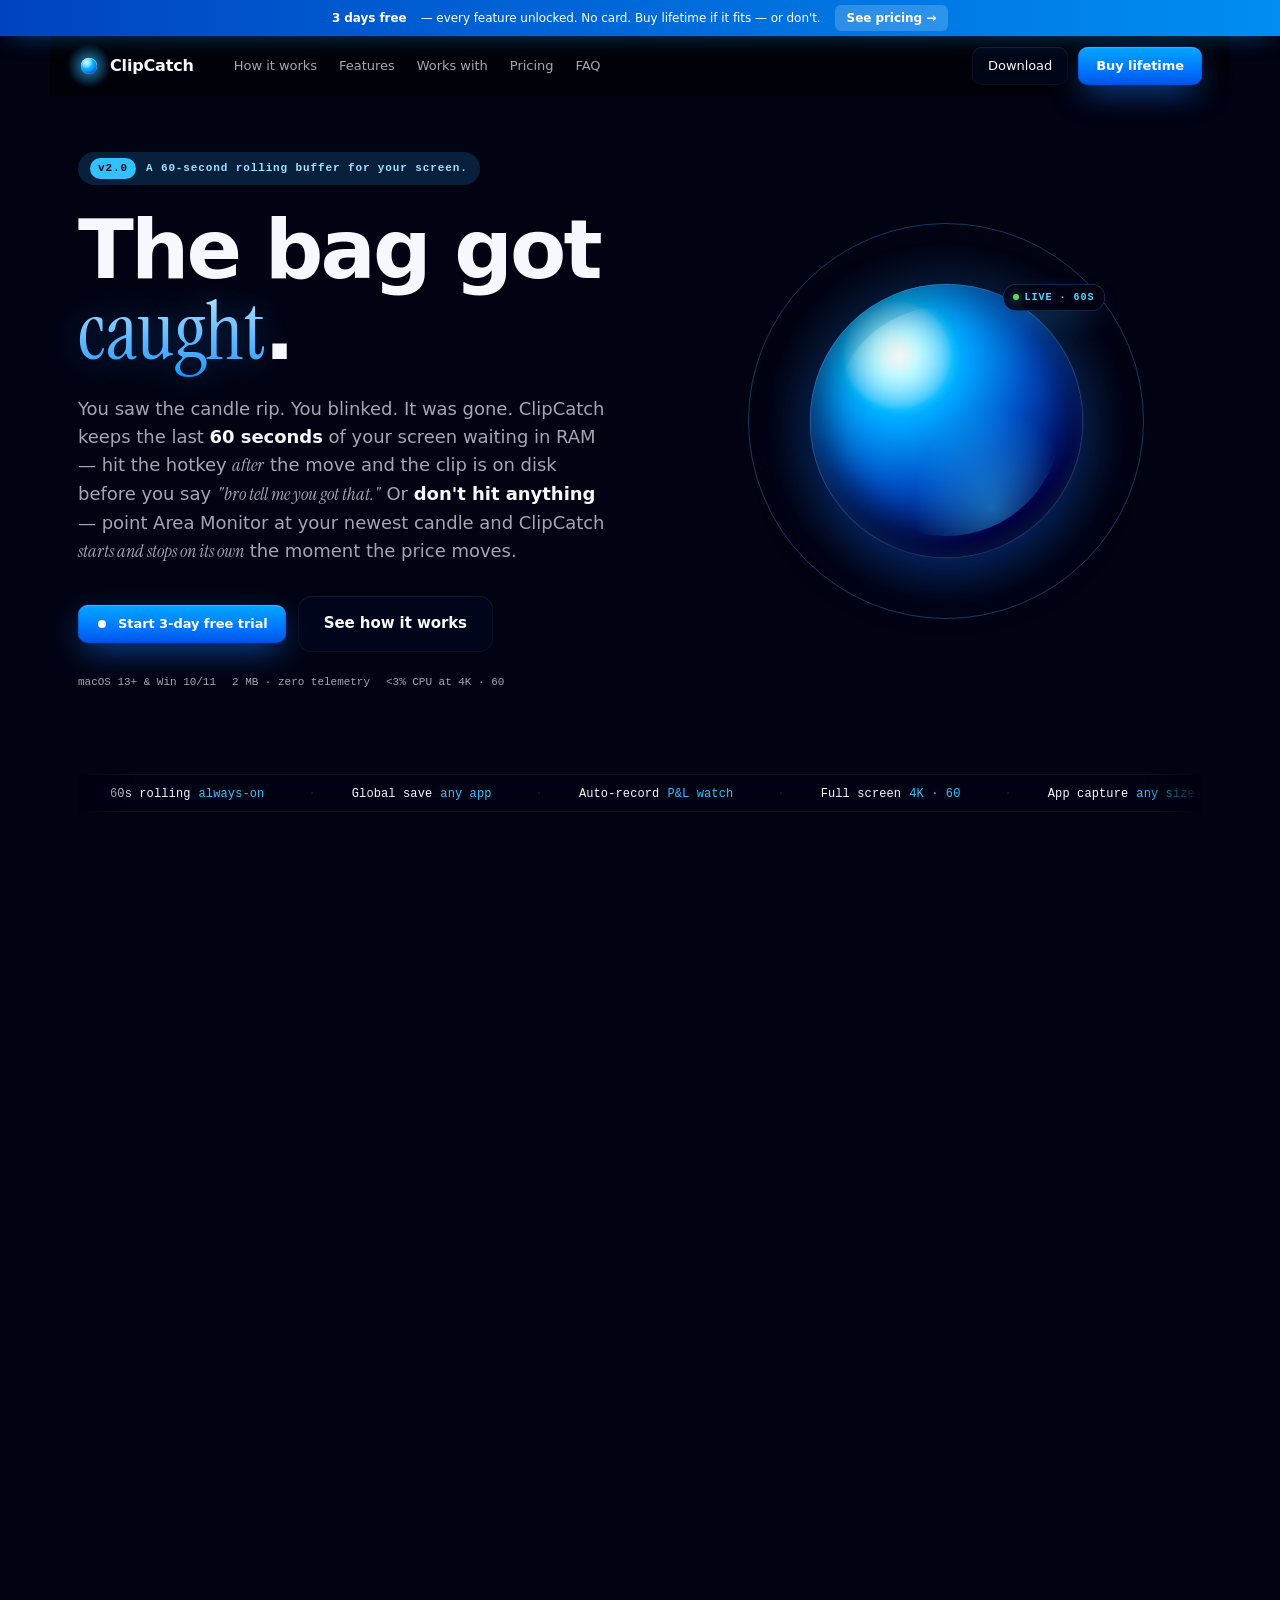
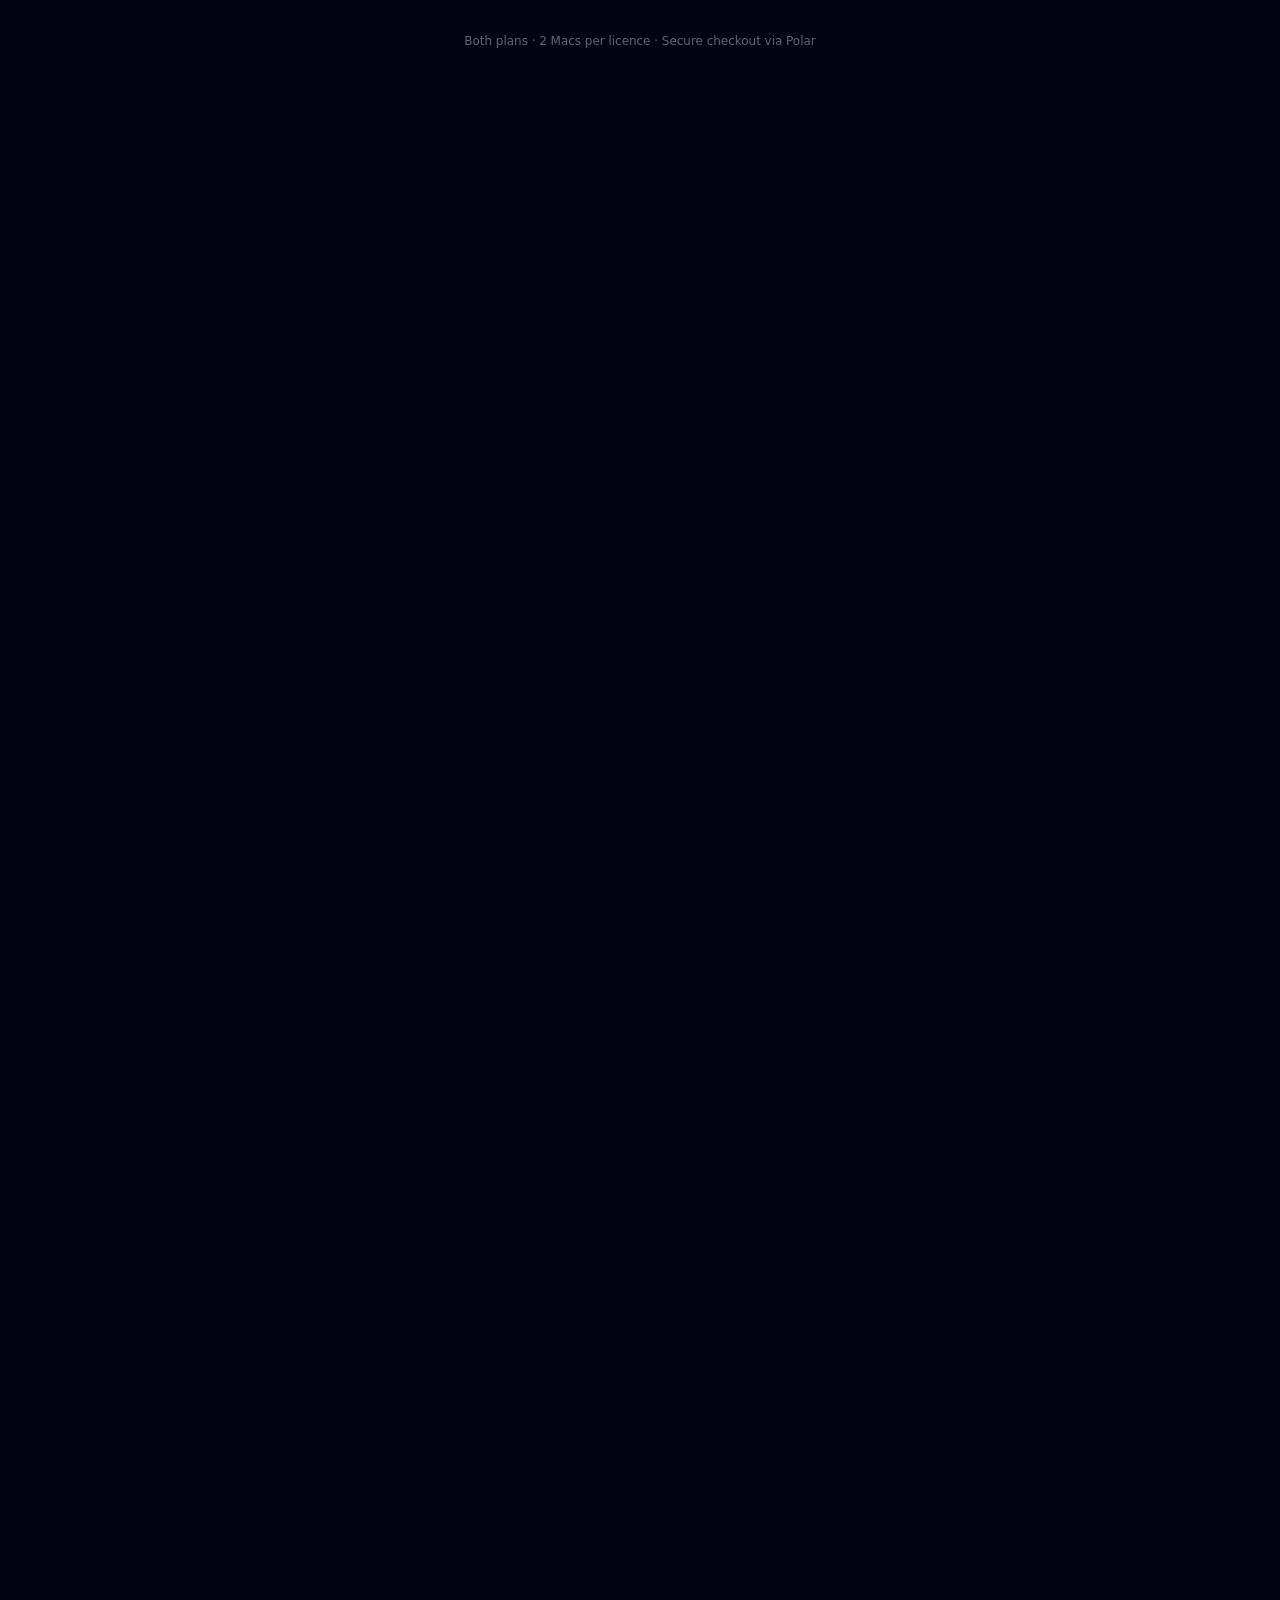
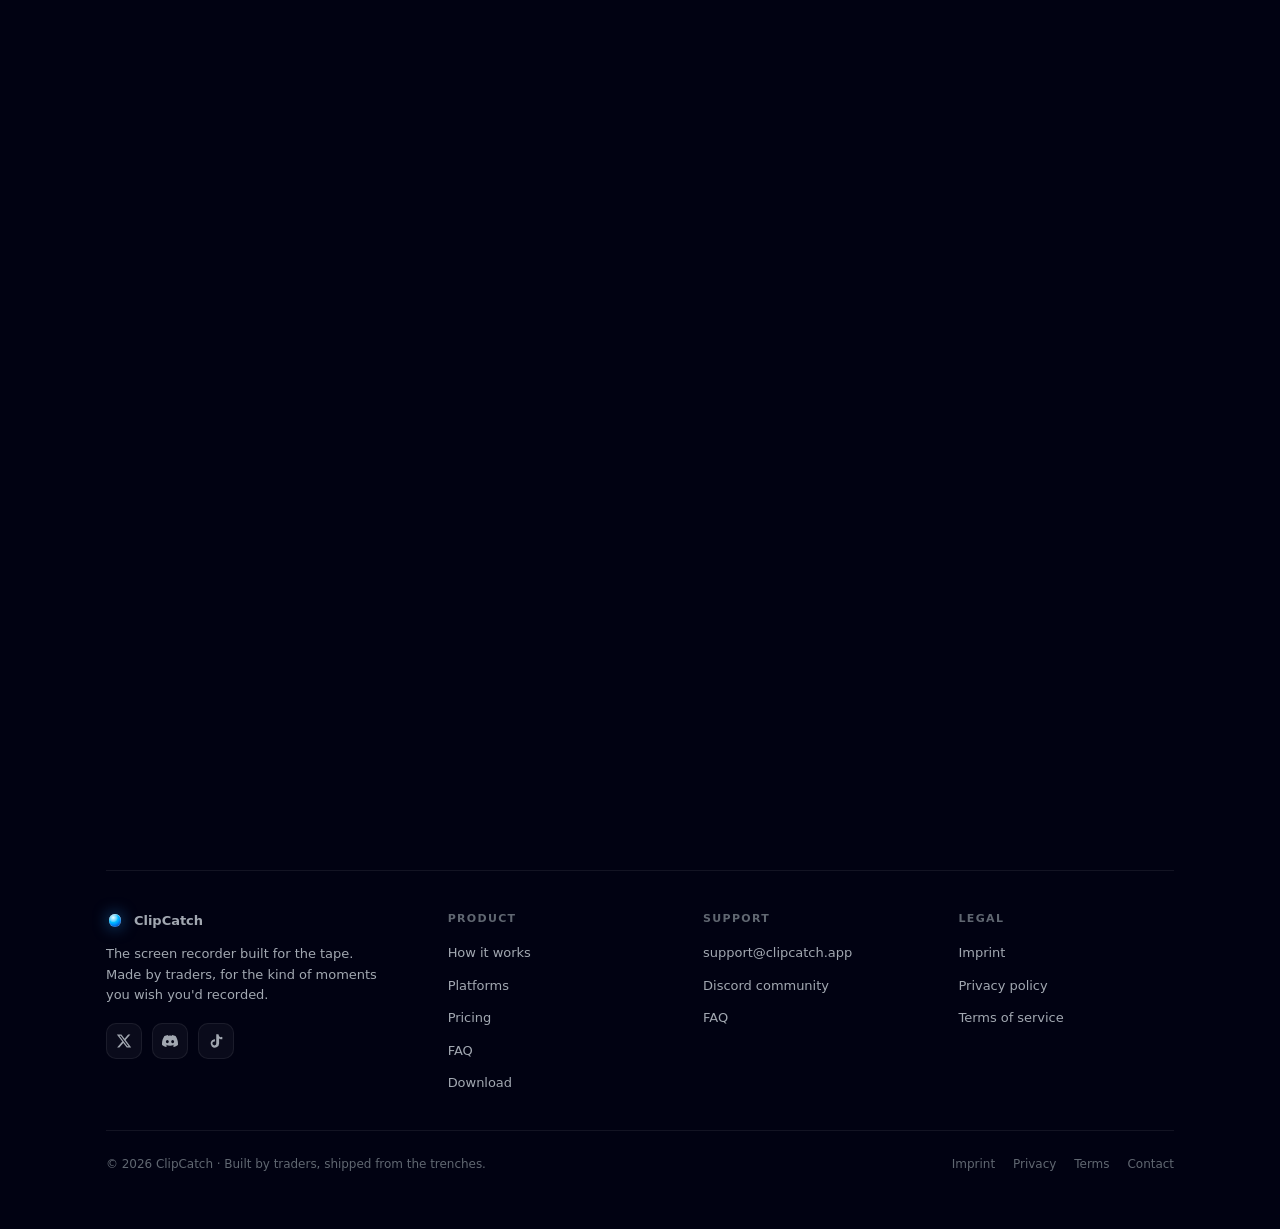
==== commit 29001da0: "Ship v1.0 — signed DMG, appcast, copy refresh, auto-record story, serif accents" ====
--- a/index.html
+++ b/index.html
@@ -11,8 +11,8 @@
 <meta name="apple-mobile-web-app-capable" content="yes" />
 <meta name="apple-mobile-web-app-status-bar-style" content="black-translucent" />
 <meta name="apple-mobile-web-app-title" content="ClipCatch" />
-<title>ClipCatch — Never miss the setup again.</title>
-<meta name="description" content="ClipCatch keeps the last sixty seconds of your screen always ready to save. Hit the hotkey, get the move on disk." />
+<title>ClipCatch — the bag got caught.</title>
+<meta name="description" content="A 60-second rolling buffer for your screen. Hit the hotkey AFTER the move and the clip is on disk before you say 'bro tell me you got that.'" />
 <link rel="stylesheet" href="app/tokens.css"/>
 <!-- Favicons. Safari is finicky about non-root paths and ignores ?v=
      cachebusters once an icon's been resolved, so we serve the icons
@@ -27,6 +27,23 @@
 <!-- Preload the showcase screenshot so it starts streaming during the
      boot loader, never showing a half-loaded grey rectangle. -->
 <link rel="preload" as="image" href="assets/screen-recorder.png" fetchpriority="high"/>
+<!-- Instrument Serif — italic display face for the cyan accent words. -->
+<link rel="preconnect" href="https://fonts.googleapis.com"/>
+<link rel="preconnect" href="https://fonts.gstatic.com" crossorigin/>
+<link href="https://fonts.googleapis.com/css2?family=Instrument+Serif:ital@0;1&display=swap" rel="stylesheet"/>
+<style>
+/* Accent face for <em>'d words. Lives globally so every section that
+   highlights a phrase in cyan automatically picks it up. The italic
+   pairs with Inter's geometric sans for clear typographic contrast
+   without leaving the navy/cyan brand world. */
+em, .accent-serif {
+  font-family: "Instrument Serif", "Iowan Old Style", Georgia, serif;
+  font-style: italic;
+  font-weight: 400;
+  letter-spacing: 0;
+}
+h1 em, h2 em, h3 em { letter-spacing: -0.5px; }
+</style>
 <style>
 /* ───────────────────────────────────────────────────────────────────
    Page-specific layout — uses tokens from /app/tokens.css.
@@ -1342,8 +1359,8 @@
 
 <!-- ── Trial banner ───────────────────────────────────────────── -->
 <div class="trial-banner">
-  <b>3 days free</b> — every feature unlocked, no card
-  <a href="#download">Start trial →</a>
+  <b>3 days free</b> — every feature unlocked. No card. Buy lifetime if it fits — or don't.
+  <a href="#pricing">See pricing →</a>
 </div>
 
 <!-- ── Nav ───────────────────────────────────────────────────── -->
@@ -1378,31 +1395,33 @@
 
   <div class="copy">
     <div class="eyebrow">
-      <span class="pill">FREE 3 DAYS</span>
-      <span class="tail">Every feature unlocked. No card.</span>
-    </div>
-    <h1>Never miss<br/>the <em>setup</em> again.</h1>
+      <span class="pill">v2.0</span>
+      <span class="tail">A 60-second rolling buffer for your screen.</span>
+    </div>
+    <h1>The bag got<br/><em>caught</em>.</h1>
     <p class="hero-sub">
-      ClipCatch keeps the last sixty seconds of your chart always ready to save.
-      You saw the tape rip — hit <b style="color:var(--fg);">save</b> and the move is on disk.
-      One app, every platform you trade on.
+      You saw the candle rip. You blinked. It was gone. ClipCatch keeps the last
+      <b style="color:var(--fg);">60 seconds</b> of your screen waiting in RAM —
+      hit the hotkey <em>after</em> the move and the clip is on disk before you say
+      <em>"bro tell me you got that."</em>
+      Or <b style="color:var(--fg);">don't hit anything</b> — point Area Monitor at your
+      newest candle and ClipCatch <em>starts and stops on its own</em> the moment the price moves.
     </p>
     <div class="hero-cta">
       <a href="#download" style="text-decoration:none;">
         <button class="btn-rec btn-xl">
           <span class="pulse"><span class="circ"></span></span>
-          Download for Mac
+          Start 3-day free trial
         </button>
       </a>
-      <a href="#pricing" style="text-decoration:none;">
-        <button class="btn btn-xl">See pricing</button>
+      <a href="#how" style="text-decoration:none;">
+        <button class="btn btn-xl">See how it works</button>
       </a>
     </div>
     <div class="hero-meta">
-      <span><b>macOS 13+</b></span>
-      <span><b>Apple Silicon &amp; Intel</b></span>
-      <span><b>2.7 MB download</b></span>
-      <span><b>3-day free trial</b></span>
+      <span><b>macOS 13+ &amp; Win 10/11</b></span>
+      <span><b>2 MB · zero telemetry</b></span>
+      <span><b>&lt;3% CPU at 4K · 60</b></span>
     </div>
   </div>
 
@@ -1427,19 +1446,19 @@
 <!-- ── Stat bar ──────────────────────────────────────────────── -->
 <section class="tight">
   <div class="statbar reveal">
-    <div class="stat"><span class="n">&lt;3<small>%</small></span><span class="l">CPU at 4K · 60 fps</span></div>
-    <div class="stat"><span class="n">84<small>MB</small></span><span class="l">RAM with full buffer</span></div>
-    <div class="stat"><span class="n">0<small>ms</small></span><span class="l">Save → clip on disk</span></div>
-    <div class="stat"><span class="n">∞</span><span class="l">Clips · unlimited</span></div>
+    <div class="stat"><span class="n">60<small>s</small></span><span class="l">Rolling buffer</span></div>
+    <div class="stat"><span class="n">&lt;3<small>%</small></span><span class="l">CPU at 4K · 60</span></div>
+    <div class="stat"><span class="n">0</span><span class="l">Telemetry pings</span></div>
+    <div class="stat"><span class="n">∞</span><span class="l">Clips per session</span></div>
   </div>
 </section>
 
 <!-- ── Showcase / app screenshot ─────────────────────────────── -->
 <section class="tight" id="showcase">
   <div class="sec-head reveal">
-    <span class="eyebrow">The app, on day one</span>
-    <h2>Three tabs. Built for one thing.</h2>
-    <p>Recorder, Clips, Settings. No menus to dig through, no project files, no exports. Hit the hotkey, the clip is on disk.</p>
+    <span class="eyebrow">ClipCatch for macOS · v2.0 · Native Apple Silicon</span>
+    <h2>Three tabs. <em>Built for one thing.</em></h2>
+    <p>Recorder, Clips, Journal. No menus to dig through, no project files, no exports. Hit the hotkey, the clip is on disk.</p>
   </div>
 
   <div class="showcase-frame reveal">
@@ -1456,15 +1475,15 @@
 <section id="how">
   <div class="sec-head reveal">
     <span class="eyebrow">How it works</span>
-    <h2>Three things. That's the whole app.</h2>
-    <p>No tutorial. No onboarding. Open it, pick what to record, trade.</p>
+    <h2>Three things. <em>That's the app.</em></h2>
+    <p>No tutorials, no AI tour, no email walls. Open it, point at your chart, get back to trading.</p>
   </div>
 
   <div class="pillars reveal">
     <div class="pillar">
-      <span class="num">01 · BACKGROUND</span>
-      <h5>It's quietly recording your chart.</h5>
-      <p>The last 60 seconds (or 3 min) live in RAM. Nothing on disk. Under 3% CPU on Apple Silicon. You forget it's there.</p>
+      <span class="num">01 · ALWAYS ROLLING</span>
+      <h5>It's quietly recording your screen — into RAM.</h5>
+      <p>Sixty seconds (configurable up to 3 min) live in memory. Nothing on disk. You forget it's there. Your SSD stays clean.</p>
       <div class="visual">
         <div style="position:absolute; inset:18px; display:flex; align-items:flex-end; gap:3px;">
           <div style="height:35%; flex:1; background:oklch(0.30 0.10 258); border-radius:1px;"></div>
@@ -1477,9 +1496,9 @@
       </div>
     </div>
     <div class="pillar">
-      <span class="num">02 · THE MOMENT</span>
-      <h5>The move prints. You save.</h5>
-      <p>Hit <b style="color:var(--fg);">Save 60s</b> — or let the Area Monitor auto-save when the newest candle moves hard. The clip is already rendered.</p>
+      <span class="num">02 · HANDS OFF</span>
+      <h5>It saves <em>itself</em>.</h5>
+      <p>Drag a box around your latest candle. The instant the pixels inside change, ClipCatch starts recording — and stops a few seconds after they settle. You don't touch the keyboard. You don't see a button. You just trade.</p>
       <div class="visual">
         <div style="position:absolute; inset:0; display:grid; place-items:center;">
           <div style="display:flex; gap:10px; align-items:center; padding:10px 16px; border-radius:10px; background:oklch(0.10 0.04 258); box-shadow: inset 0 0 0 0.5px var(--line), 0 0 0 3px var(--cyan-soft);">
@@ -1492,9 +1511,9 @@
       </div>
     </div>
     <div class="pillar">
-      <span class="num">03 · KEEP TRADING</span>
-      <h5>Clip is on disk. Review at the close.</h5>
-      <p>MP4, H.264, named with the ticker and time. Open with anything. Drop in Notion, Discord, Journalytix — wherever your journal lives.</p>
+      <span class="num">03 · DROP &amp; GO</span>
+      <h5>Clip on disk. Named with the ticker.</h5>
+      <p>MP4, H.264 or ProRes, ready for Notion, Discord, your eval firm, your group chat. Keep trading — you didn't miss it.</p>
       <div class="visual">
         <div style="position:absolute; inset:14px; display:flex; flex-direction:column; gap:6px;">
           <div style="display:flex; gap:8px; align-items:center; padding:7px 10px; border-radius:6px; background:oklch(0.10 0.04 258); box-shadow: inset 0 0 0 0.5px var(--line);">
@@ -1517,17 +1536,17 @@
 <section id="features">
   <div class="feature reveal">
     <div class="copy">
-      <span class="eyebrow">The rolling buffer</span>
-      <h3>Always on.<br/>Never on disk.<br/>Until you say <em>so</em>.</h3>
+      <span class="eyebrow">The rewind</span>
+      <h3>You press save<br/><em>after</em> the move.</h3>
       <p>
-        ClipCatch keeps the last 60 seconds of your screen in memory — not files.
-        Storage stays clean. CPU stays cool.
-        And "wait, did anyone get that?" becomes: you did.
+        OBS makes you predict the future. ClipCatch lets you record the past.
+        The buffer rolls in memory — disk only sees the bytes you actually want.
       </p>
       <ul>
-        <li><svg class="i" viewBox="0 0 20 20"><path d="M4 10l4 4 8-8"/></svg><span>In-memory ring buffer. No ghost files in your Movies folder.</span></li>
-        <li><svg class="i" viewBox="0 0 20 20"><path d="M4 10l4 4 8-8"/></svg><span>Save backwards — capture the move you already watched.</span></li>
-        <li><svg class="i" viewBox="0 0 20 20"><path d="M4 10l4 4 8-8"/></svg><span>Under 3% CPU at 4K · runs silent next to your chart software.</span></li>
+        <li><svg class="i" viewBox="0 0 20 20"><path d="M4 10l4 4 8-8"/></svg><span><b style="color:var(--fg);">0 bytes on disk</b> until you hit save.</span></li>
+        <li><svg class="i" viewBox="0 0 20 20"><path d="M4 10l4 4 8-8"/></svg><span><b style="color:var(--fg);">Hardware-accel encode</b> — VideoToolbox / NVENC.</span></li>
+        <li><svg class="i" viewBox="0 0 20 20"><path d="M4 10l4 4 8-8"/></svg><span><b style="color:var(--fg);">Area Monitor</b> auto-saves when your latest bar moves &gt; threshold.</span></li>
+        <li><svg class="i" viewBox="0 0 20 20"><path d="M4 10l4 4 8-8"/></svg><span><b style="color:var(--fg);">720p · 1080p · 1440p · 4K · Native</b> — pick once, forget.</span></li>
       </ul>
     </div>
     <div class="feat-visual">
@@ -1544,17 +1563,19 @@
 <section>
   <div class="feature flip reveal">
     <div class="copy">
-      <span class="eyebrow">Area monitor</span>
-      <h3>Draw a box.<br/>Walk away.<br/><em>Records itself.</em></h3>
+      <span class="eyebrow">Area monitor — the killer feature</span>
+      <h3>You stop pressing buttons.<br/>It <em>records itself.</em></h3>
       <p>
-        Drag a rectangle over your P&amp;L tile, your boss bar, your fill notification.
-        ClipCatch watches the pixels. The instant they change, it's recording — no key,
-        no click, no missed move.
+        Drag a rectangle around your latest candle once. From that point on
+        ClipCatch <b style="color:var(--fg);">starts</b> the recording the instant the pixels move,
+        <b style="color:var(--fg);">stops</b> it when they settle, and writes the 60 seconds
+        leading up to it to disk. You watch the chart. The app handles the keyboard.
       </p>
       <ul>
-        <li><svg class="i" viewBox="0 0 20 20"><path d="M4 10l4 4 8-8"/></svg><span>Three sensitivity levels — quiet markets to fast tape.</span></li>
-        <li><svg class="i" viewBox="0 0 20 20"><path d="M4 10l4 4 8-8"/></svg><span>Auto-stops a few seconds after the region settles.</span></li>
-        <li><svg class="i" viewBox="0 0 20 20"><path d="M4 10l4 4 8-8"/></svg><span>Works against any platform's UI — Tradovate, NinjaTrader, TradingView.</span></li>
+        <li><svg class="i" viewBox="0 0 20 20"><path d="M4 10l4 4 8-8"/></svg><span>Auto-starts on motion, auto-stops on calm — zero hotkeys.</span></li>
+        <li><svg class="i" viewBox="0 0 20 20"><path d="M4 10l4 4 8-8"/></svg><span>Three sensitivity levels — quiet RTH to overnight crypto.</span></li>
+        <li><svg class="i" viewBox="0 0 20 20"><path d="M4 10l4 4 8-8"/></svg><span>Works against any platform's UI — Tradovate, NinjaTrader, TradingView, MotiveWave.</span></li>
+        <li><svg class="i" viewBox="0 0 20 20"><path d="M4 10l4 4 8-8"/></svg><span>Run two area monitors on two charts — one buffer engine, both auto-saving.</span></li>
       </ul>
     </div>
     <div class="feat-visual">
@@ -1576,17 +1597,17 @@
 <section>
   <div class="feature reveal">
     <div class="copy">
-      <span class="eyebrow">Custom region</span>
-      <h3>Like ⌘⇧5 — but it was<br/><em>already recording</em>.</h3>
+      <span class="eyebrow">Save-before</span>
+      <h3>The clip of what<br/>you <em>just watched.</em></h3>
       <p>
-        Pick any rectangle on screen with the picker, the way you'd take a screenshot.
-        ClipCatch captures only that. Sharper output, smaller files, no UI chrome —
-        just the pixels you actually want to keep.
+        You press the button <em>after</em> the candle prints. ClipCatch reaches into RAM,
+        writes the previous minute to disk, keeps recording. Save 30 clips a session
+        without thinking.
       </p>
       <ul>
-        <li><svg class="i" viewBox="0 0 20 20"><path d="M4 10l4 4 8-8"/></svg><span>Pixel-exact crop. Native resolution, no rescaling.</span></li>
-        <li><svg class="i" viewBox="0 0 20 20"><path d="M4 10l4 4 8-8"/></svg><span>Works with the rolling buffer — region recordings are also retroactive.</span></li>
-        <li><svg class="i" viewBox="0 0 20 20"><path d="M4 10l4 4 8-8"/></svg><span>Save just the chart, just the DOM, just the P&amp;L. Whatever you need.</span></li>
+        <li><svg class="i" viewBox="0 0 20 20"><path d="M4 10l4 4 8-8"/></svg><span>Market rips through level — <b style="color:var(--fg);">10:42.08</b>.</span></li>
+        <li><svg class="i" viewBox="0 0 20 20"><path d="M4 10l4 4 8-8"/></svg><span>You hit ⌘⇧S — <b style="color:var(--fg);">10:42.17</b>.</span></li>
+        <li><svg class="i" viewBox="0 0 20 20"><path d="M4 10l4 4 8-8"/></svg><span>Clip writes to ~/Movies · still recording.</span></li>
       </ul>
     </div>
     <div class="feat-visual">
@@ -1602,18 +1623,18 @@
 <section>
   <div class="sec-head reveal">
     <span class="eyebrow">Why traders use it</span>
-    <h2>Four workflows.<br/>One keyboard shortcut away.</h2>
+    <h2>Three workflows.<br/>One keyboard shortcut away.</h2>
   </div>
   <div class="usecases reveal">
     <div class="uc">
       <span class="tag">JOURNAL</span>
-      <h4>Stop explaining trades in words.</h4>
-      <p>A 45-second clip of the actual bar-by-bar print is worth ten paragraphs in your trade journal. Drop it in Notion or Edgewonk and move on.</p>
+      <h4>Trade review, on the bar.</h4>
+      <p>A 45-second clip of the actual bar-by-bar print is worth ten paragraphs in your journal. Drop it in Notion or Edgewonk and move on.</p>
     </div>
     <div class="uc">
-      <span class="tag">COACH</span>
-      <h4>Show your mentor exactly what you saw.</h4>
-      <p>Trade review over Discord or Zoom. Paste a clip, get notes back. Better than chart screenshots — they can see the build-up.</p>
+      <span class="tag">EVAL</span>
+      <h4>Eval-ready MP4 in one hotkey.</h4>
+      <p>Funded eval guys finally stop saying "screenshot please." Topstep, Apex, TakeProfit, MFFU, ProjectX — all accept the MP4 with timestamp overlay.</p>
     </div>
     <div class="uc">
       <span class="tag">DISPUTE</span>
@@ -1627,8 +1648,8 @@
 <section id="compat">
   <div class="sec-head reveal">
     <span class="eyebrow">Works with everything</span>
-    <h2>Your platform,<br/>your charts, your way.</h2>
-    <p>ClipCatch records <b style="color:var(--fg);">what's on screen</b> — so it works with every trading platform, period. Here are the ones our beta testers use most.</p>
+    <h2>Your platform.<br/><em>Your charts.</em> Your way.</h2>
+    <p>ClipCatch records <b style="color:var(--fg);">what's on screen</b> — so it works with every trading platform, period. The list isn't exhaustive, just our beta testers' top picks.</p>
   </div>
 
   <div class="compat reveal">
@@ -1698,51 +1719,51 @@
 <!-- ── Quotes ──────────────────────────────────────────────── -->
 <section>
   <div class="sec-head reveal">
-    <span class="eyebrow">Used in the trenches</span>
-    <h2>Quiet app. Loud endorsements.</h2>
+    <span class="eyebrow">From the group chat</span>
+    <h2>The <em>tape doesn't lie.</em><br/>Neither do they.</h2>
   </div>
 
   <div class="quotes reveal">
     <div class="q big">
-      <blockquote>"I've screenshotted ten thousand charts. Every single one was the wrong moment. This is the first tool that catches the <em>actual</em> print."</blockquote>
+      <blockquote>"Hit the hotkey 3 seconds after a 12-tick fade. Caught the whole reversal. My funded eval guys finally stopped saying 'screenshot please.'"</blockquote>
       <div class="who">
-        <div class="av">MK</div>
-        <div><div class="nm">Mika K.</div><div class="meta">ES · funded · 6Y</div></div>
+        <div class="av">JM</div>
+        <div><div class="nm">@japesmoney</div><div class="meta">ES · NQ · 6 figs funded</div></div>
       </div>
     </div>
     <div class="q">
-      <blockquote>"Set the area over my P&amp;L, let it auto-record. I have a library of every stop-out I ever took. Ugly, but it made me a better trader."</blockquote>
+      <blockquote>"OBS used to fan my MacBook on a Tuesday. ClipCatch sits at 1% CPU and just exists. I forget it's running until I save the clip."</blockquote>
       <div class="who">
-        <div class="av" style="background: linear-gradient(135deg, oklch(0.74 0.16 155), oklch(0.40 0.18 175));">DR</div>
-        <div><div class="nm">Daniel R.</div><div class="meta">NQ · prop</div></div>
+        <div class="av" style="background: linear-gradient(135deg, oklch(0.74 0.16 155), oklch(0.40 0.18 175));">RK</div>
+        <div><div class="nm">Rohan K.</div><div class="meta">Quant dev · ex prop</div></div>
       </div>
     </div>
     <div class="q">
-      <blockquote>"Replaced OBS, Loom, and QuickTime on my rig. Laptop fan finally shuts up."</blockquote>
+      <blockquote>"My trade journal used to be paragraphs. Now it's clips. Way better. I actually re-watch my own trades, which is a feature I didn't know I wanted."</blockquote>
       <div class="who">
-        <div class="av" style="background: linear-gradient(135deg, oklch(0.78 0.18 75), oklch(0.55 0.22 45));">JT</div>
-        <div><div class="nm">Jamal T.</div><div class="meta">SPX · discretionary</div></div>
+        <div class="av" style="background: linear-gradient(135deg, oklch(0.78 0.18 75), oklch(0.55 0.22 45));">SL</div>
+        <div><div class="nm">Sara L.</div><div class="meta">CL · GC · NYC</div></div>
       </div>
     </div>
     <div class="q">
-      <blockquote>"My journal used to be screenshots and bad memory. Now it's actual replays of the entry. Game changer for review."</blockquote>
+      <blockquote>"The area monitor caught a midnight wick I would've slept through. Sent it to my Discord squad before they even saw the print. Folks went insane."</blockquote>
       <div class="who">
-        <div class="av" style="background: linear-gradient(135deg, oklch(0.72 0.18 305), oklch(0.48 0.22 285));">SV</div>
-        <div><div class="nm">Sofia V.</div><div class="meta">CL · swing</div></div>
+        <div class="av" style="background: linear-gradient(135deg, oklch(0.72 0.18 305), oklch(0.48 0.22 285));">DV</div>
+        <div><div class="nm">@derivvolt</div><div class="meta">Crypto perps · TikTok 240k</div></div>
       </div>
     </div>
     <div class="q">
-      <blockquote>"Bound the save key to my MX side button. Three weeks in, I've never missed a fill again. Worth ten times the price."</blockquote>
+      <blockquote>"$99 once. No subscription. No 'Pro tier with the actual feature you need.' Refreshing. Bought lifetime in 4 minutes."</blockquote>
       <div class="who">
-        <div class="av" style="background: linear-gradient(135deg, oklch(0.74 0.18 195), oklch(0.50 0.22 215));">RC</div>
-        <div><div class="nm">Ryan C.</div><div class="meta">CME · scalper</div></div>
+        <div class="av" style="background: linear-gradient(135deg, oklch(0.74 0.18 195), oklch(0.50 0.22 215));">TG</div>
+        <div><div class="nm">Tom G.</div><div class="meta">FX · 12-yr screen jockey</div></div>
       </div>
     </div>
     <div class="q">
-      <blockquote>"I run two charts and a DOM. ClipCatch's footprint is genuinely invisible — couldn't say that about Loom."</blockquote>
+      <blockquote>"Used it to dispute a flash-fill with my broker. Showed the ladder + chart at the millisecond. Got the fill reversed. App paid for itself in one afternoon."</blockquote>
       <div class="who">
-        <div class="av" style="background: linear-gradient(135deg, oklch(0.78 0.18 25), oklch(0.55 0.22 5));">AH</div>
-        <div><div class="nm">Aria H.</div><div class="meta">FX · 4Y</div></div>
+        <div class="av" style="background: linear-gradient(135deg, oklch(0.78 0.18 25), oklch(0.55 0.22 5));">AP</div>
+        <div><div class="nm">Aliyah P.</div><div class="meta">DOM trader · Topstep</div></div>
       </div>
     </div>
   </div>
@@ -1752,8 +1773,8 @@
 <section id="pricing">
   <div class="sec-head reveal">
     <span class="eyebrow">Pricing</span>
-    <h2>Simple pricing.<br/>Serious tool.</h2>
-    <p>Every plan starts with <b style="color:var(--fg);">3 days free</b> — no credit card, no account, every feature unlocked. Pay when you've decided it's worth keeping.</p>
+    <h2>Two prices. <em>Pick one.</em><br/>Or pay nothing for 3 days.</h2>
+    <p>The free trial is <b style="color:var(--fg);">the full app</b>. No watermark, no feature gates, no auto-renew traps.</p>
   </div>
 
   <div class="pricing reveal">
@@ -1806,19 +1827,19 @@
 <!-- ── FAQ ─────────────────────────────────────────────────── -->
 <section id="faq">
   <div class="sec-head reveal">
-    <span class="eyebrow">FAQ</span>
-    <h2>Answers.</h2>
+    <span class="eyebrow">Questions</span>
+    <h2>Real ones. <em>Real answers.</em></h2>
   </div>
   <div class="faq reveal">
-    <div class="faq-item"><h6>How does the 3-day trial work?</h6><p>Download, install, record. No card, no account, no friction. After 3 days the app asks for a licence key before it'll record again. Saved clips stay in your Movies folder regardless — they're just MP4s, they never needed the app.</p></div>
-    <div class="faq-item"><h6>Can I use one licence on multiple Macs?</h6><p>Yes. Every licence covers 2 Macs — work desk + home setup is the typical split. You can free up a slot from Settings → License if you sell or replace a machine.</p></div>
-    <div class="faq-item"><h6>Monthly or lifetime — which should I pick?</h6><p>Lifetime pays itself back in 10 months and never renews. Pick Monthly if you want to feel it out, Lifetime if you already know you're keeping it. You can upgrade from Monthly to Lifetime anytime and we'll credit you what you already paid.</p></div>
-    <div class="faq-item"><h6>Does it send data anywhere?</h6><p>No telemetry. No analytics. No crash reporting. Licence checks go to Polar.sh once a day, that's it. Your recordings never leave your machine unless you share them yourself.</p></div>
-    <div class="faq-item"><h6>Does it work with my prop firm's platform?</h6><p>If the platform renders on your screen, ClipCatch records it. Every firm-specific build of NinjaTrader, Tradovate, Rithmic, ProjectX, TradingView, TWS — they all just render pixels, ClipCatch catches them.</p></div>
-    <div class="faq-item"><h6>What if I change my mind?</h6><p>That's exactly why we offer a 3-day free trial — every feature unlocked, no card required. Try it on your own setup before you pay. We don't process refunds after purchase, so please use the trial first.</p></div>
+    <div class="faq-item"><h6>How is this different from OBS, QuickTime, or [insert recorder]?</h6><p>Most recorders need you to start recording <em>before</em> the moment. ClipCatch is always rolling into RAM — when you hit save, the previous 60 seconds get written. You record the past, not the future. That's the entire pitch.</p></div>
+    <div class="faq-item"><h6>Wait — it really starts and stops the recording on its own?</h6><p>Yes. Drag a rectangle around your latest candle (or your P&amp;L tile, or your fill-confirm popup, anything that moves when something happens). The instant the pixels inside change more than your threshold, ClipCatch starts the save. When they go quiet for a few seconds it stops. <b style="color:var(--fg);">You don't press anything.</b> The buffer is always rolling, the auto-save is always armed — the app just shuts up and watches the screen for you.</p></div>
+    <div class="faq-item"><h6>Will it slow down my charting platform?</h6><p>Under 3% CPU on Apple Silicon at 4K · 60fps, under 6% on Windows. Hardware-accelerated encode (VideoToolbox / NVENC) does the heavy lifting. Run it next to TradingView, Sierra, NinjaTrader — you won't notice it.</p></div>
+    <div class="faq-item"><h6>Does it work for my funded eval?</h6><p>Yes. Export as MP4 with optional timestamp overlay. Has been used as evidence on every major eval firm we've tested — Topstep, Apex, TakeProfit, MFFU, ProjectX. Talk to your firm if you need a specific format.</p></div>
+    <div class="faq-item"><h6>What about my data — does anything upload?</h6><p><b style="color:var(--fg);">Zero telemetry, zero uploads, zero accounts.</b> Clips live in your local Movies folder. We don't have a server. We don't run analytics. The license check is a single ping at install. That's it.</p></div>
+    <div class="faq-item"><h6>Why pay for this when free recorders exist?</h6><p>Free recorders that match this exist… kind of. Most are bloated, half abandoned, fan-up your laptop, want your email, or pivot to "AI". $99.99 lifetime is a one-time cost for software made by people who actually use it. Trial is 3 days, full app — try before you pay.</p></div>
+    <div class="faq-item"><h6>Can I record two charts at once?</h6><p>Yes. Multiple area monitors, independent regions, one shared buffer engine to keep CPU low. Multi-monitor aware on both macOS and Windows.</p></div>
+    <div class="faq-item"><h6>What's the catch with the 3-day trial?</h6><p>No catch. No card upfront. Every feature unlocked. After 3 days the app keeps your settings but stops recording until you start a plan. You can grab a clip and dip — we'd rather you actually decide than auto-charge you.</p></div>
     <div class="faq-item"><h6>How do I cancel my subscription?</h6><p>Open the email Polar sent you at checkout — there's a "Manage subscription" link that takes you straight to your customer portal. From there, hit <b style="color:var(--fg);">Cancel subscription</b> and you're done. Cancellation stops future renewals immediately; you keep access until the end of the period you've already paid for. Lost the email? Email <a href="mailto:support@clipcatch.app">support@clipcatch.app</a> with the address you used at checkout and we'll send the link.</p></div>
-    <div class="faq-item"><h6>What about audio — mentor calls, squawks?</h6><p>System audio + mic capture are both supported with built-in AGC. You decide per-recording whether to include them in Settings → Camera &amp; Mic.</p></div>
-    <div class="faq-item"><h6>Windows version?</h6><p>Not yet. We prototyped one but the platform's capture APIs are messier than macOS — rather than ship something half-baked we're focusing Mac-only until the Mac build is exactly where we want it.</p></div>
   </div>
 </section>
 
@@ -1826,20 +1847,20 @@
 <section id="download">
   <div class="final reveal">
     <span class="brand-mark lg" style="margin: 0 auto 24px; display: block;"></span>
-    <h2>3 days free.<br/>No strings.</h2>
-    <p>Try every feature, no credit card, no account. If ClipCatch hasn't paid for itself in three sessions, keep the clips and walk.</p>
+    <h2>The setup already <em>happened</em>.<br/>Save it anyway.</h2>
+    <p>Three days free. $9.99/mo or $99.99 once. Made by people who open the same charting platform as you at 9:28 ET.</p>
     <div class="hero-cta" style="justify-content:center;">
-      <a href="/downloads/ClipCatch-1.0.dmg" style="text-decoration:none;">
+      <a href="/downloads/ClipCatch.dmg" style="text-decoration:none;">
         <button class="btn-rec btn-xl">
           <span class="pulse"><span class="circ"></span></span>
-          Download for Mac
+          Start 3-day free trial
         </button>
       </a>
-      <a href="#pricing" style="text-decoration:none;">
-        <button class="btn btn-xl">See pricing</button>
+      <a href="https://buy.polar.sh/polar_cl_JOILziopdEaRrJgdWkZ5XtJck77gS9FcMaVHE3GNiio" style="text-decoration:none;">
+        <button class="btn btn-xl">Buy lifetime — $99.99</button>
       </a>
     </div>
-    <div class="meta">macOS 13+ · Apple Silicon &amp; Intel · 2.7 MB download</div>
+    <div class="meta">macOS 13+ · WIN 10/11 · 2 MB · zero telemetry</div>
   </div>
 </section>
 
@@ -1848,7 +1869,7 @@
     <div class="foot-grid">
       <div class="foot-col">
         <a href="#top" class="foot-brand"><span class="brand-mark sm"></span>ClipCatch</a>
-        <p class="foot-tagline">Always-on, 60-second screen rewind for traders. Hit the hotkey, get the move on disk.</p>
+        <p class="foot-tagline">The screen recorder built for the tape. Made by traders, for the kind of moments you wish you'd recorded.</p>
         <div class="foot-socials">
           <a href="https://x.com/clipcatchrec" target="_blank" rel="noopener" aria-label="ClipCatch on X">
             <svg viewBox="0 0 24 24" fill="currentColor" aria-hidden="true"><path d="M18.244 2.25h3.308l-7.227 8.26 8.502 11.24H16.17l-5.214-6.817L4.99 21.75H1.68l7.73-8.835L1.254 2.25H8.08l4.713 6.231zm-1.161 17.52h1.833L7.084 4.126H5.117z"/></svg>
@@ -1869,7 +1890,7 @@
           <li><a href="#compat">Platforms</a></li>
           <li><a href="#pricing">Pricing</a></li>
           <li><a href="#faq">FAQ</a></li>
-          <li><a href="downloads/ClipCatch-1.0.dmg">Download</a></li>
+          <li><a href="downloads/ClipCatch.dmg">Download</a></li>
         </ul>
       </div>
 
@@ -1893,7 +1914,7 @@
     </div>
 
     <div class="foot-bottom">
-      <span>© 2026 ClipCatch · Built by traders.</span>
+      <span>© 2026 ClipCatch · Built by traders, shipped from the trenches.</span>
       <div class="foot-bottom-links">
         <a href="imprint.html">Imprint</a>
         <a href="privacy.html">Privacy</a>
